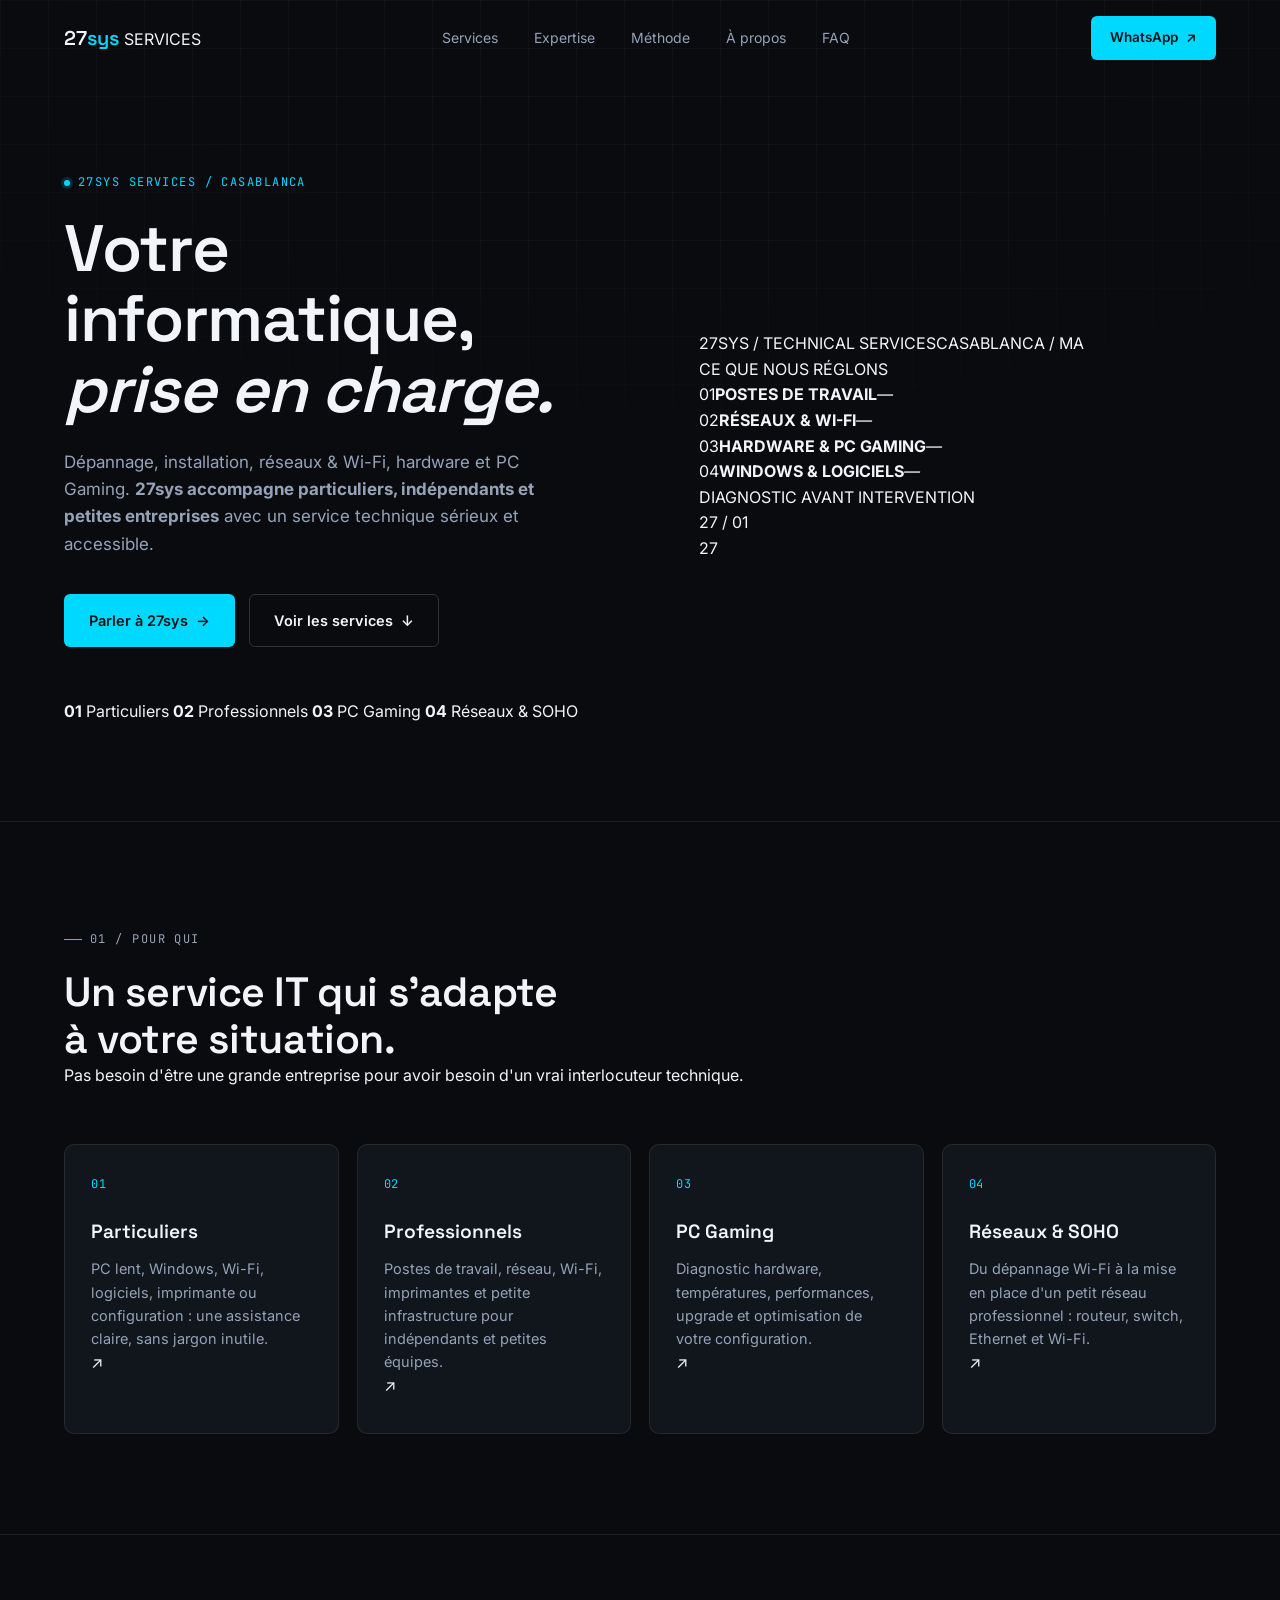
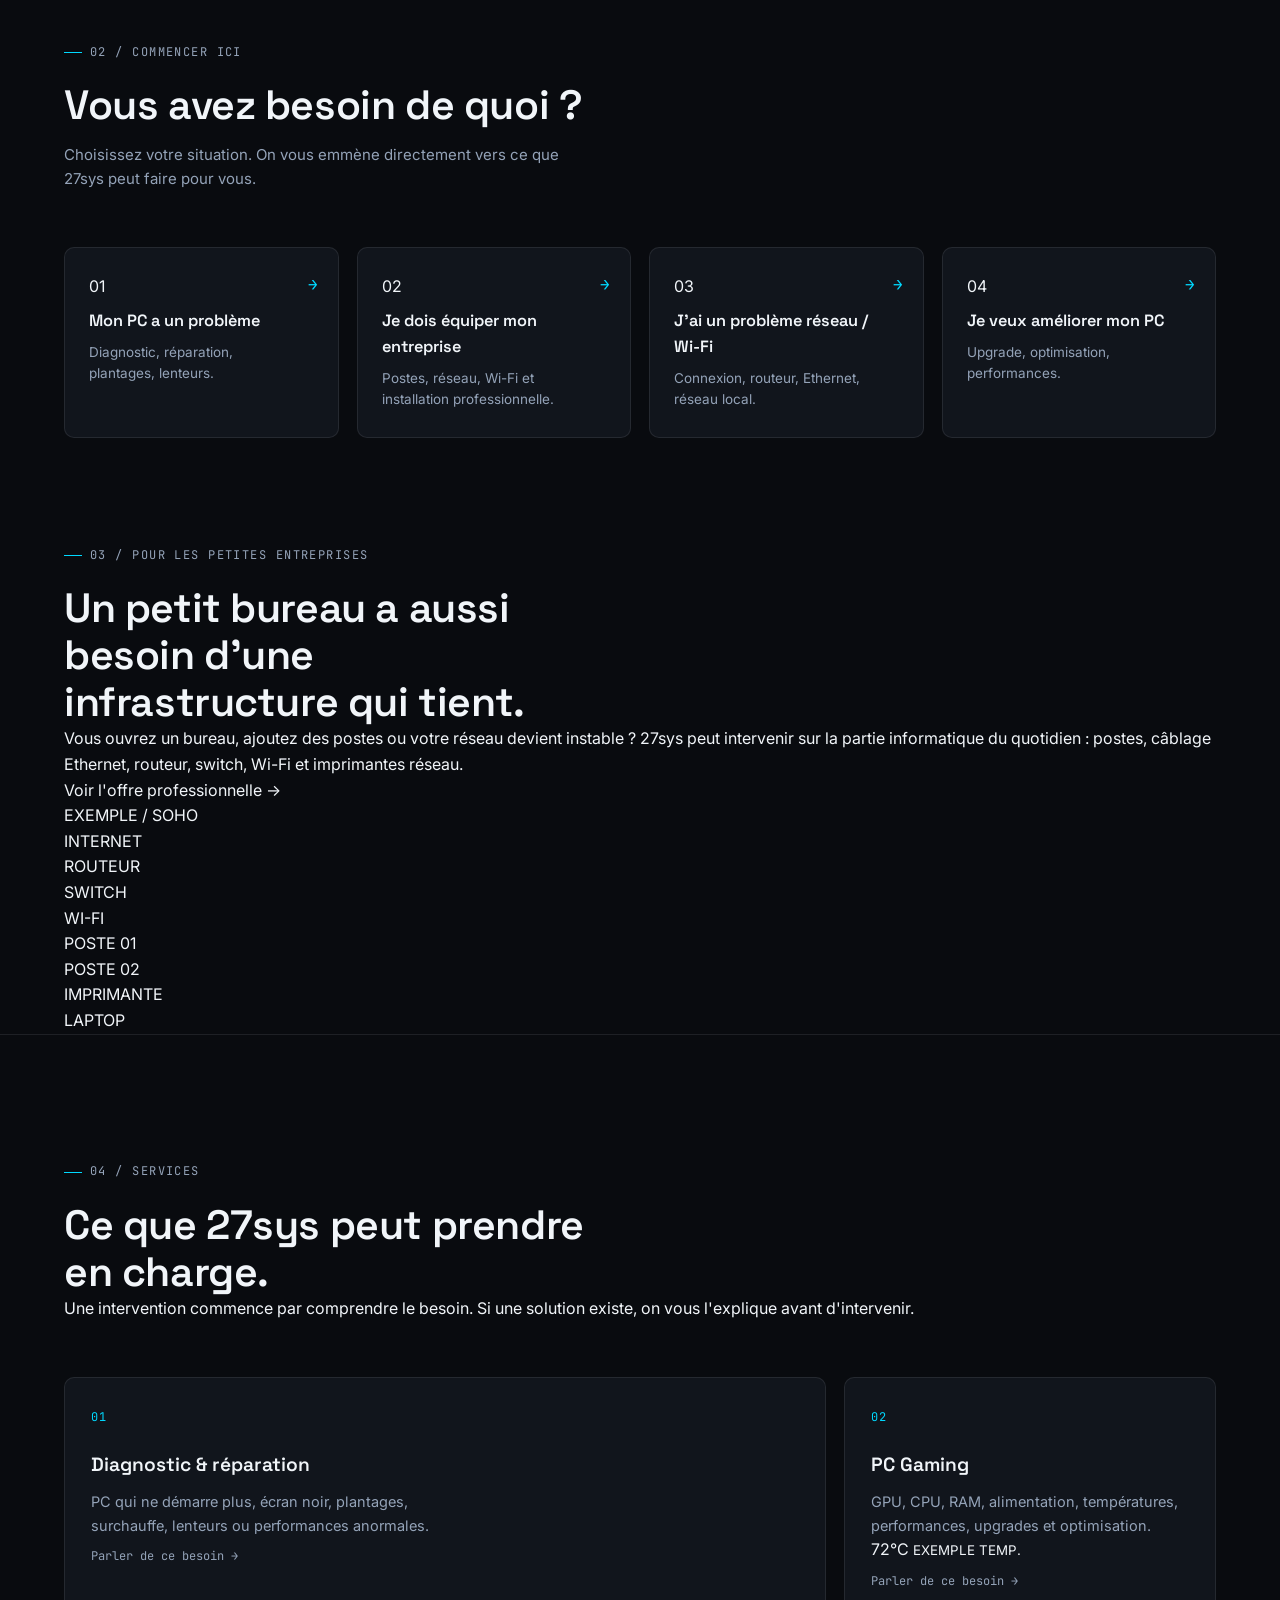
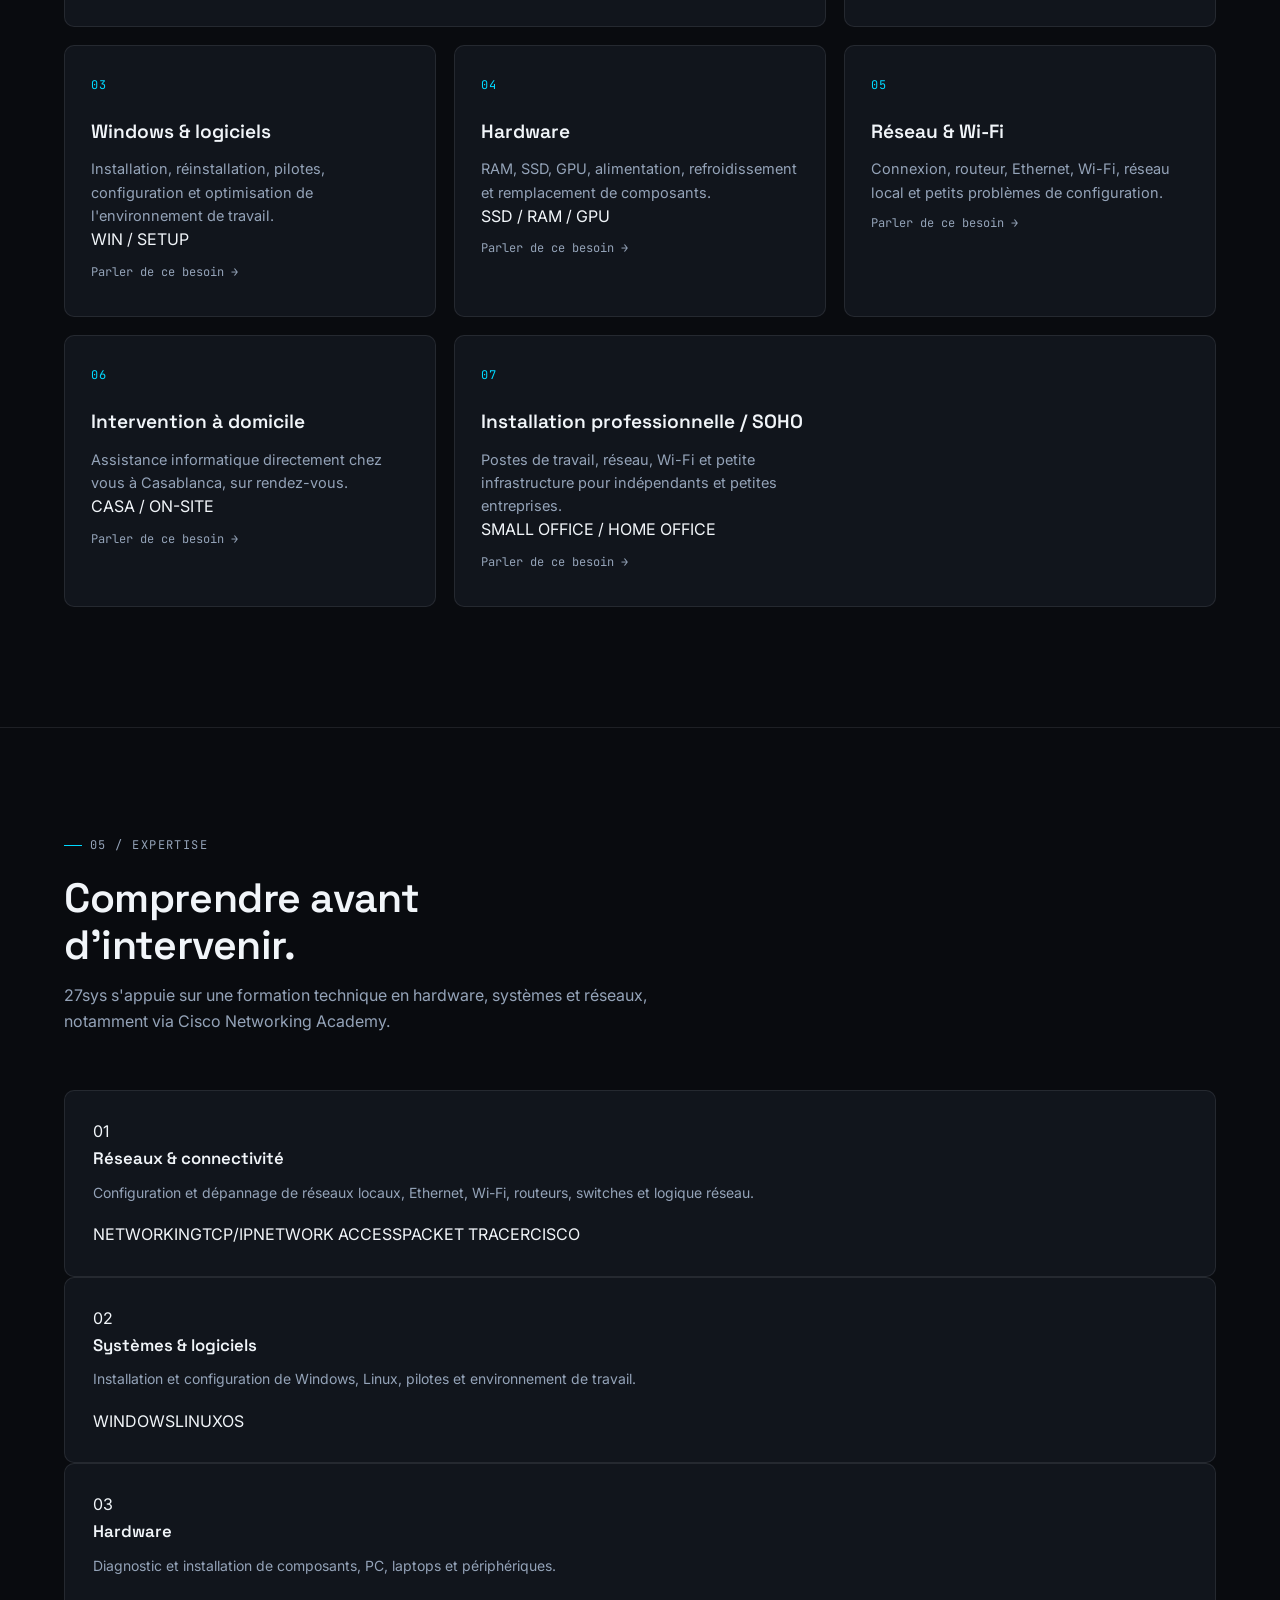
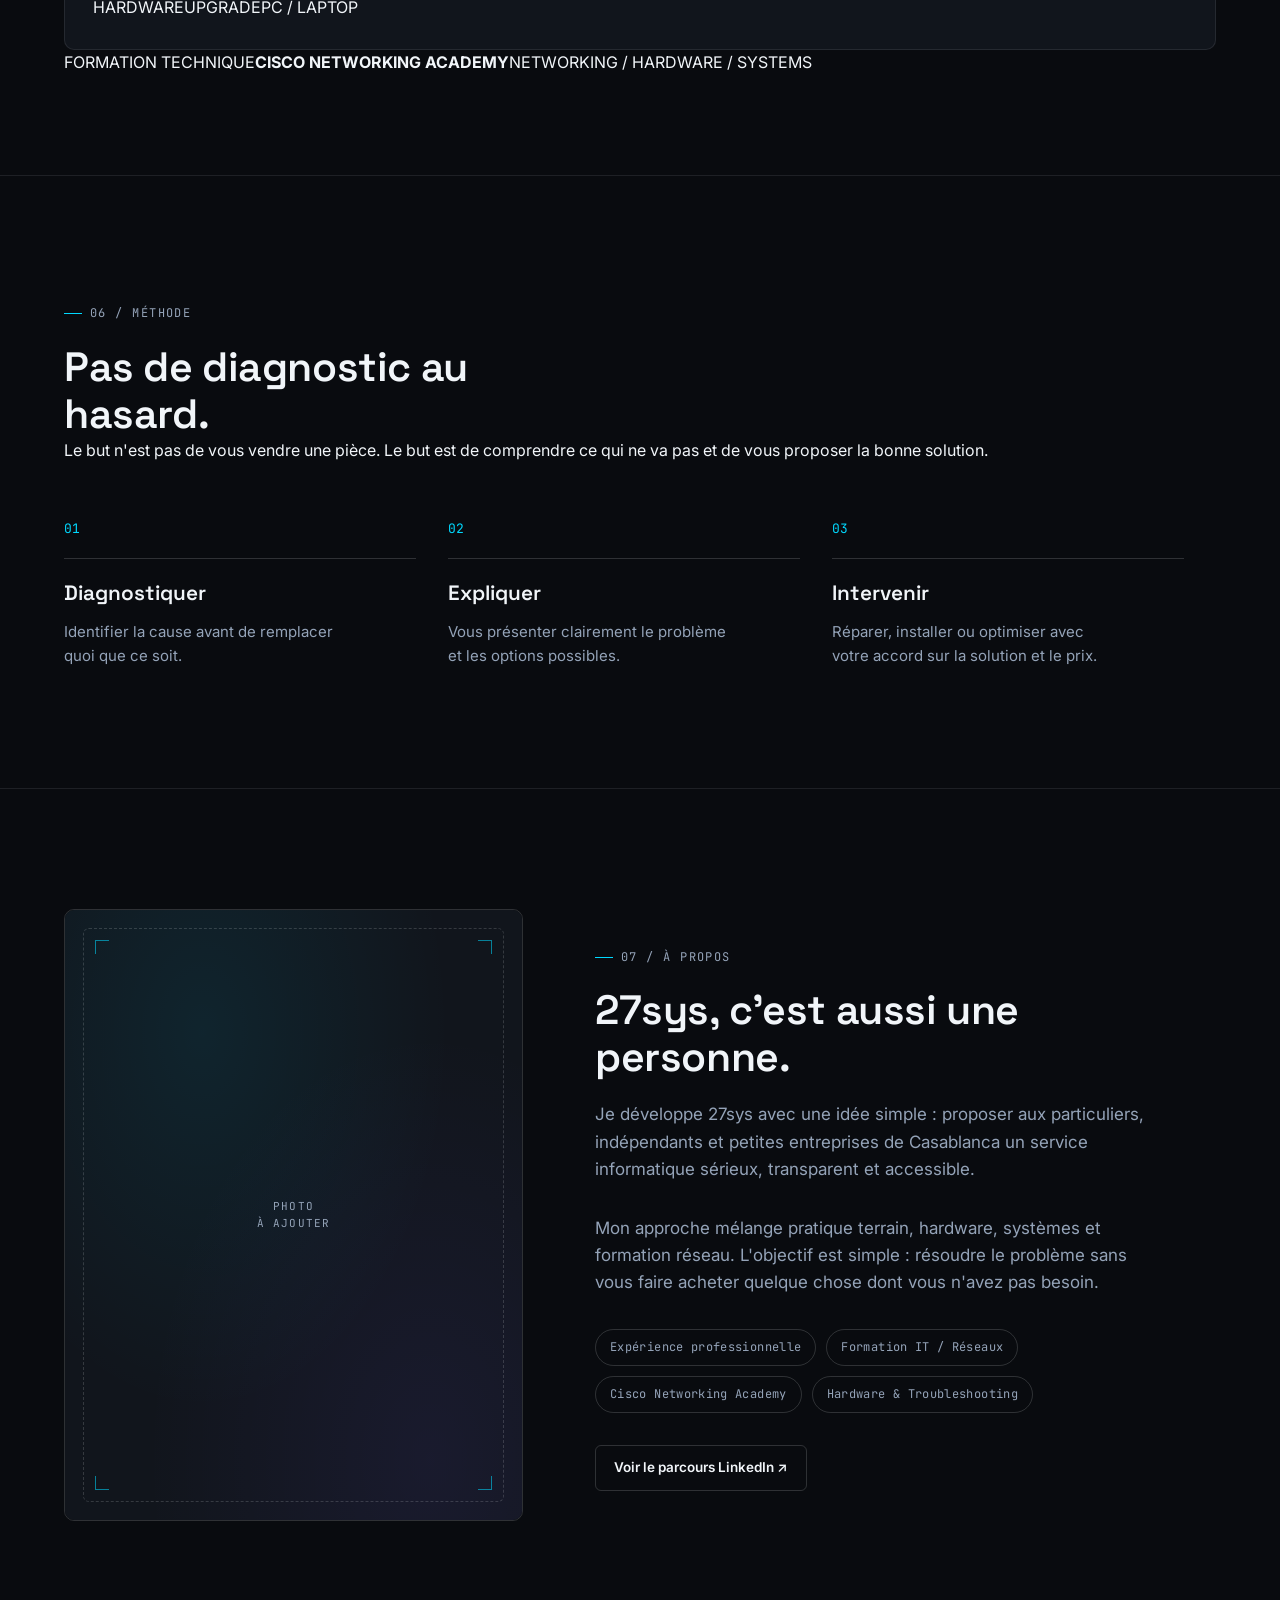
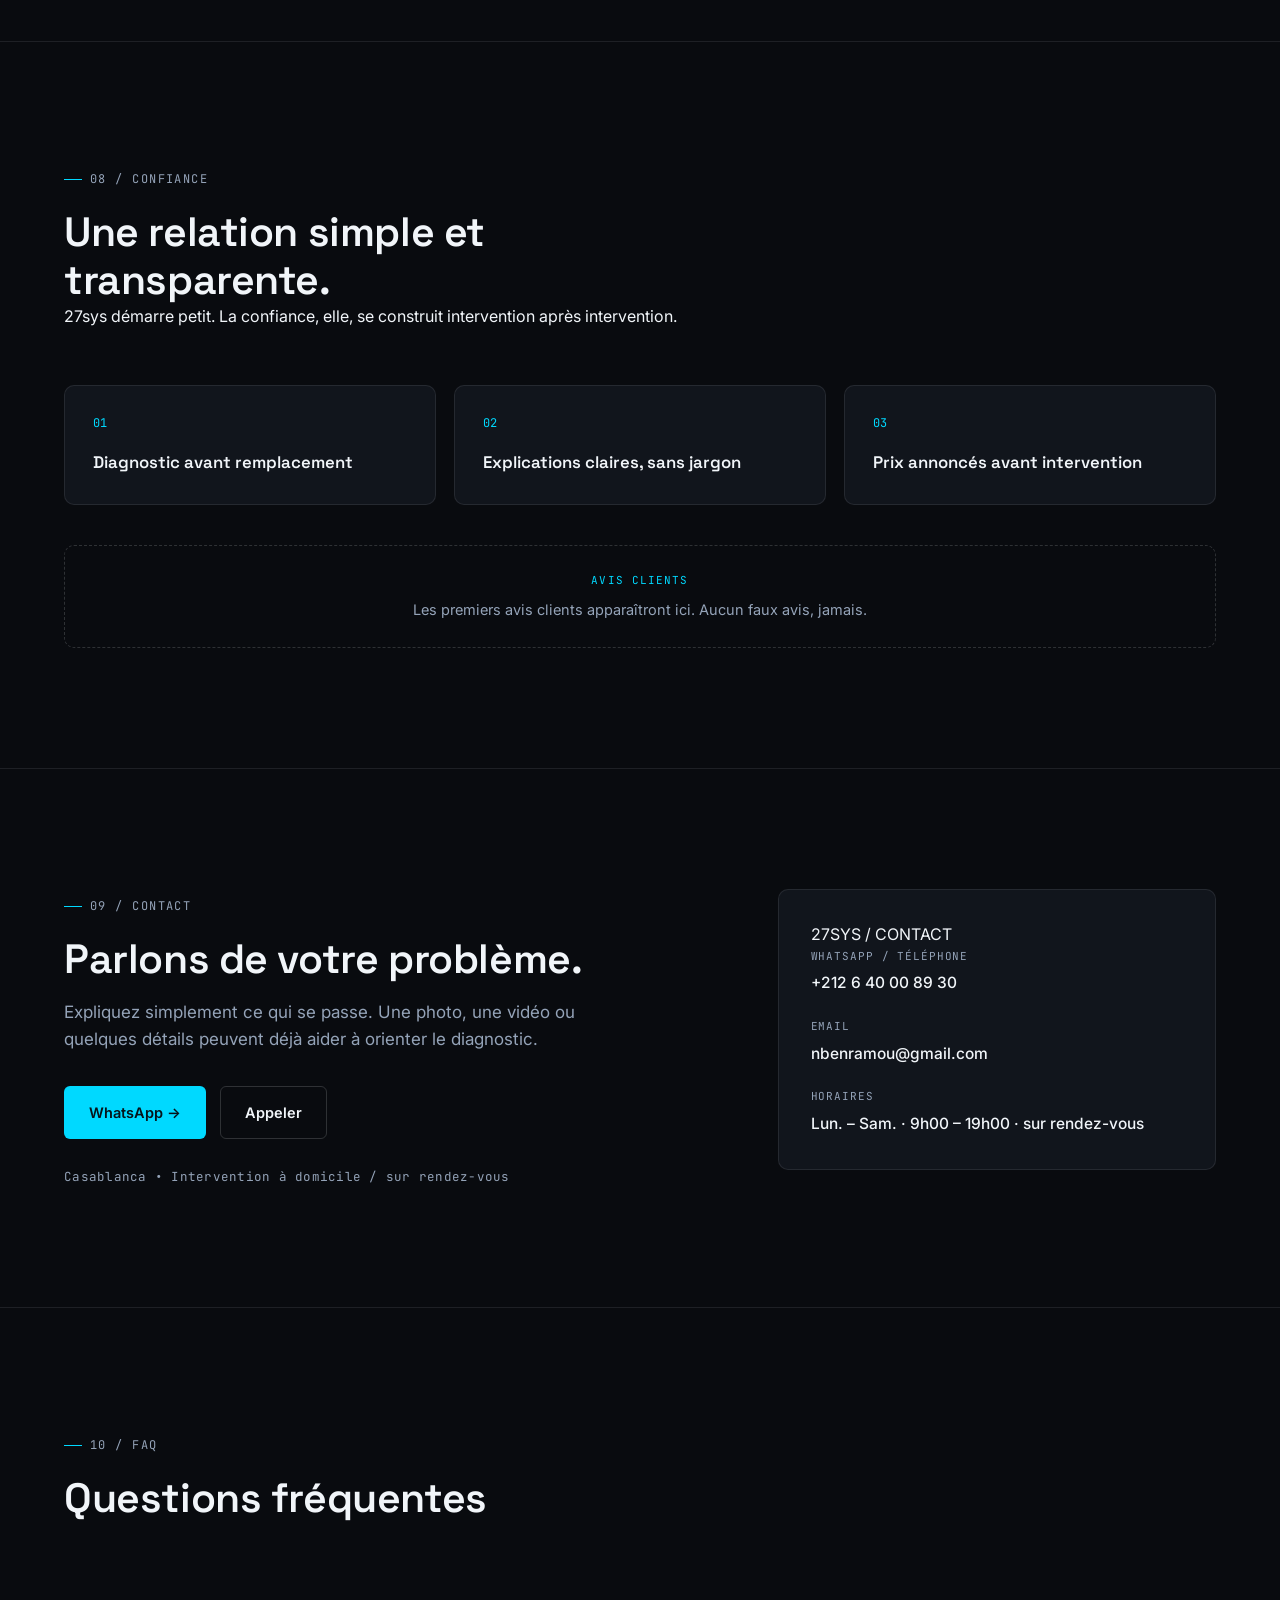
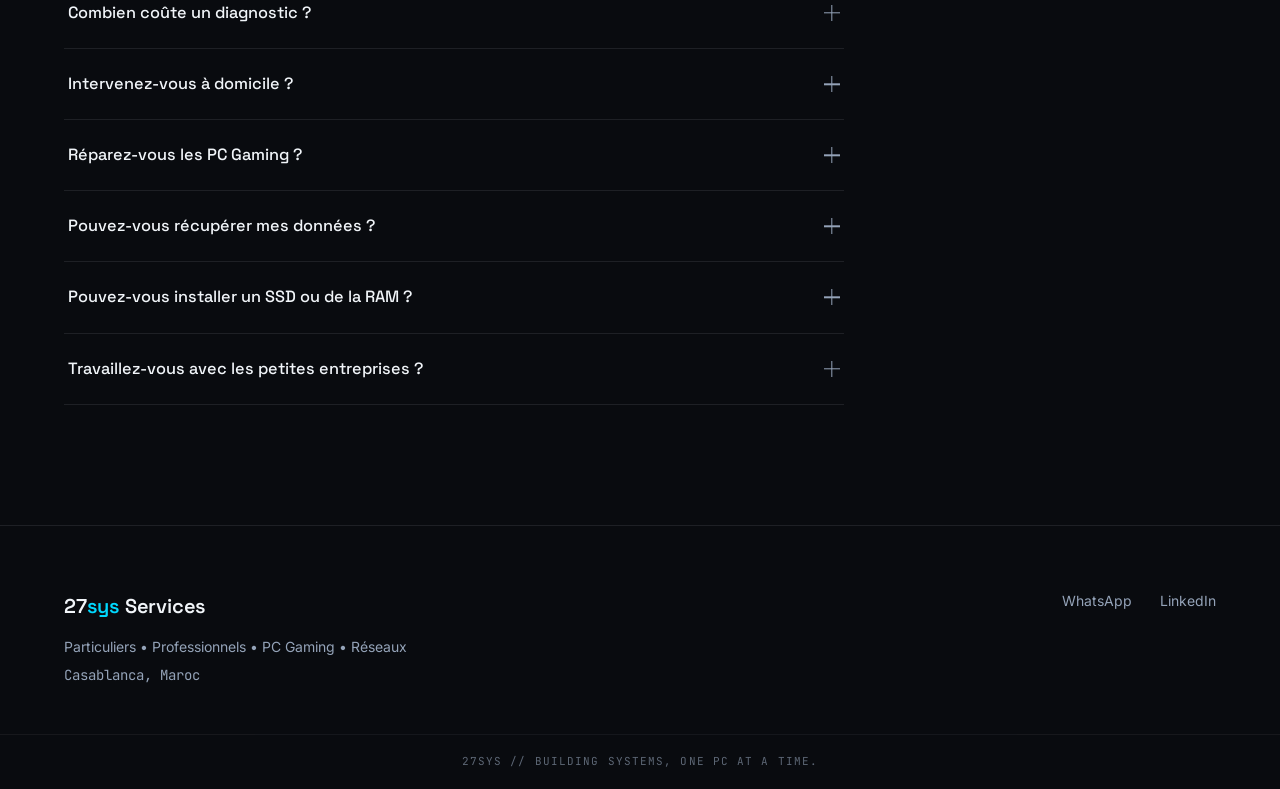
==== index.html @ de94e2a6 "Redesign 27sys website structure and customer-facing content" ====
<!DOCTYPE html>
<html lang="fr">
<head>
<meta charset="UTF-8">
<meta name="viewport" content="width=device-width, initial-scale=1.0">
<title>27sys Services — Informatique pour particuliers & professionnels à Casablanca</title>
<meta name="description" content="27sys Services accompagne particuliers, indépendants et petites entreprises à Casablanca : dépannage, installation de postes, réseaux, Wi-Fi, PC Gaming et hardware.">
<meta name="robots" content="index, follow">
<link rel="canonical" href="https://www.27sys.ma/">
<meta property="og:type" content="website">
<meta property="og:title" content="27sys Services — IT pour particuliers & professionnels à Casablanca">
<meta property="og:description" content="Dépannage, installation, réseaux, Wi-Fi, PC Gaming et hardware à Casablanca.">
<meta property="og:locale" content="fr_MA">
<meta property="og:site_name" content="27sys Services">

<link rel="preconnect" href="https://fonts.googleapis.com">
<link rel="preconnect" href="https://fonts.gstatic.com" crossorigin>
<link href="https://fonts.googleapis.com/css2?family=Space+Grotesk:wght@500;600;700&family=Inter:wght@400;500;600&family=JetBrains+Mono:wght@400;500&display=swap" rel="stylesheet">
<link rel="stylesheet" href="css/style.css">
<link rel="icon" href="data:image/svg+xml,%3Csvg xmlns='http://www.w3.org/2000/svg' viewBox='0 0 100 100'%3E%3Crect width='100' height='100' fill='%2315181C'/%3E%3Ctext x='50' y='65' font-family='Arial' font-weight='700' font-size='42' fill='%23F4F3EE' text-anchor='middle'%3E27%3C/text%3E%3C/svg%3E">
</head>
<body>
<a class="skip-link" href="#main">Aller au contenu</a>

<header class="site-header" id="site-header">
  <div class="wrap header-inner">
    <a href="#main" class="logo" aria-label="27sys — retour en haut de page">
      <span class="logo-mark">27<span class="logo-mark-accent">sys</span></span>
      <span class="logo-sub">SERVICES</span>
    </a>
    <nav class="main-nav" id="main-nav" aria-label="Navigation principale">
      <ul>
        <li><a href="#services">Services</a></li>
        <li><a href="#expertise">Expertise</a></li>
        <li><a href="#methode">Méthode</a></li>
        <li><a href="#apropos">À propos</a></li>
        <li><a href="#faq">FAQ</a></li>
      </ul>
    </nav>
    <div class="header-actions">
      <a class="btn btn-primary btn-compact" data-cfg-href="waLink" href="#" target="_blank" rel="noopener">WhatsApp <span aria-hidden="true">↗</span></a>
      <button class="nav-toggle" id="nav-toggle" aria-expanded="false" aria-controls="main-nav" aria-label="Ouvrir le menu"><span></span><span></span><span></span></button>
    </div>
  </div>
</header>

<main id="main">

  <section class="hero" id="hero">
    <div class="hero-grid" aria-hidden="true"></div>
    <div class="wrap hero-inner">
      <div class="hero-copy">
        <p class="eyebrow"><span class="eyebrow-dot" aria-hidden="true"></span>27SYS SERVICES / CASABLANCA</p>
        <h1 class="hero-title">Votre informatique,<br><em>prise en charge.</em></h1>
        <p class="hero-sub">Dépannage, installation, réseaux &amp; Wi-Fi, hardware et PC Gaming. <strong>27sys accompagne particuliers, indépendants et petites entreprises</strong> avec un service technique sérieux et accessible.</p>
        <div class="hero-ctas">
          <a class="btn btn-primary" data-cfg-href="waLink" href="#" target="_blank" rel="noopener">Parler à 27sys <span aria-hidden="true">→</span></a>
          <a class="btn btn-ghost" href="#services">Voir les services <span aria-hidden="true">↓</span></a>
        </div>
        <div class="hero-facts">
          <span><b>01</b> Particuliers</span>
          <span><b>02</b> Professionnels</span>
          <span><b>03</b> PC Gaming</span>
          <span><b>04</b> Réseaux &amp; SOHO</span>
        </div>
      </div>

      <div class="hero-visual">
        <div class="hero-dossier">
          <div class="dossier-top"><span>27SYS / TECHNICAL SERVICES</span><span>CASABLANCA / MA</span></div>
          <div class="dossier-main">
            <span class="dossier-kicker">CE QUE NOUS RÉGLONS</span>
            <div class="dossier-line"><span>01</span><strong>POSTES DE TRAVAIL</strong><i>—</i></div>
            <div class="dossier-line"><span>02</span><strong>RÉSEAUX &amp; WI-FI</strong><i>—</i></div>
            <div class="dossier-line"><span>03</span><strong>HARDWARE &amp; PC GAMING</strong><i>—</i></div>
            <div class="dossier-line"><span>04</span><strong>WINDOWS &amp; LOGICIELS</strong><i>—</i></div>
          </div>
          <div class="dossier-bottom">
            <div><span class="status-dot"></span> DIAGNOSTIC AVANT INTERVENTION</div>
            <span>27 / 01</span>
          </div>
          <div class="dossier-mark" aria-hidden="true">27</div>
        </div>
      </div>
    </div>
  </section>

  <section class="segments" id="pour-qui">
    <div class="wrap">
      <header class="section-head section-head-split">
        <div><p class="eyebrow eyebrow-plain">01 / POUR QUI</p><h2 class="section-title">Un service IT qui s'adapte à votre situation.</h2></div>
        <p class="section-intro">Pas besoin d'être une grande entreprise pour avoir besoin d'un vrai interlocuteur technique.</p>
      </header>
      <div class="segments-grid">
        <article class="bento-card segment-card"><span class="bento-index">01</span><h3>Particuliers</h3><p>PC lent, Windows, Wi-Fi, logiciels, imprimante ou configuration : une assistance claire, sans jargon inutile.</p><span class="card-arrow">↗</span></article>
        <article class="bento-card segment-card segment-card-dark"><span class="bento-index">02</span><h3>Professionnels</h3><p>Postes de travail, réseau, Wi-Fi, imprimantes et petite infrastructure pour indépendants et petites équipes.</p><span class="card-arrow">↗</span></article>
        <article class="bento-card segment-card"><span class="bento-index">03</span><h3>PC Gaming</h3><p>Diagnostic hardware, températures, performances, upgrade et optimisation de votre configuration.</p><span class="card-arrow">↗</span></article>
        <article class="bento-card segment-card"><span class="bento-index">04</span><h3>Réseaux &amp; SOHO</h3><p>Du dépannage Wi-Fi à la mise en place d'un petit réseau professionnel : routeur, switch, Ethernet et Wi-Fi.</p><span class="card-arrow">↗</span></article>
      </div>
    </div>
  </section>

  <section class="ask" id="commencer">
    <div class="wrap">
      <header class="section-head section-head-split">
        <div><p class="eyebrow eyebrow-plain">02 / COMMENCER ICI</p><h2 class="section-title">Vous avez besoin de quoi&nbsp;?</h2></div>
        <p class="ask-sub">Choisissez votre situation. On vous emmène directement vers ce que 27sys peut faire pour vous.</p>
      </header>
      <div class="ask-grid">
        <a class="ask-card" href="#svc-diagnostic"><span class="ask-number">01</span><span class="ask-card-title">Mon PC a un problème</span><span class="ask-card-desc">Diagnostic, réparation, plantages, lenteurs.</span><span class="ask-card-arrow">→</span></a>
        <a class="ask-card" href="#svc-pro"><span class="ask-number">02</span><span class="ask-card-title">Je dois équiper mon entreprise</span><span class="ask-card-desc">Postes, réseau, Wi-Fi et installation professionnelle.</span><span class="ask-card-arrow">→</span></a>
        <a class="ask-card" href="#svc-network"><span class="ask-number">03</span><span class="ask-card-title">J'ai un problème réseau / Wi-Fi</span><span class="ask-card-desc">Connexion, routeur, Ethernet, réseau local.</span><span class="ask-card-arrow">→</span></a>
        <a class="ask-card" href="#svc-gaming"><span class="ask-number">04</span><span class="ask-card-title">Je veux améliorer mon PC</span><span class="ask-card-desc">Upgrade, optimisation, performances.</span><span class="ask-card-arrow">→</span></a>
      </div>
    </div>
  </section>

  <section class="soho" id="soho">
    <div class="wrap soho-inner">
      <div class="soho-copy">
        <p class="eyebrow eyebrow-plain">03 / POUR LES PETITES ENTREPRISES</p>
        <h2 class="section-title">Un petit bureau a aussi besoin d'une infrastructure qui tient.</h2>
        <p>Vous ouvrez un bureau, ajoutez des postes ou votre réseau devient instable ? 27sys peut intervenir sur la partie informatique du quotidien : postes, câblage Ethernet, routeur, switch, Wi-Fi et imprimantes réseau.</p>
        <a class="text-link" href="#svc-pro">Voir l'offre professionnelle <span>→</span></a>
      </div>
      <div class="network-diagram" aria-label="Exemple de petite infrastructure réseau professionnelle">
        <div class="diagram-label">EXEMPLE / SOHO</div>
        <div class="diagram-node internet">INTERNET</div>
        <div class="diagram-line line-v"></div>
        <div class="diagram-node router">ROUTEUR</div>
        <div class="diagram-branch left"></div><div class="diagram-branch right"></div>
        <div class="diagram-node switch">SWITCH</div>
        <div class="diagram-node wifi">WI-FI</div>
        <div class="diagram-end end-1">POSTE 01</div><div class="diagram-end end-2">POSTE 02</div><div class="diagram-end end-3">IMPRIMANTE</div>
        <div class="diagram-end end-4">LAPTOP</div>
      </div>
    </div>
  </section>

  <section class="services" id="services">
    <div class="wrap">
      <header class="section-head section-head-split">
        <div><p class="eyebrow eyebrow-plain">04 / SERVICES</p><h2 class="section-title">Ce que 27sys peut prendre en charge.</h2></div>
        <p class="section-intro">Une intervention commence par comprendre le besoin. Si une solution existe, on vous l'explique avant d'intervenir.</p>
      </header>
      <div class="bento services-grid">
        <article class="bento-card bento-card--wide" id="svc-diagnostic"><span class="bento-index">01</span><h3>Diagnostic &amp; réparation</h3><p>PC qui ne démarre plus, écran noir, plantages, surchauffe, lenteurs ou performances anormales.</p><a class="bento-wa-link" href="#" data-wa-topic="un problème de PC (diagnostic / réparation)">Parler de ce besoin →</a></article>
        <article class="bento-card" id="svc-gaming"><span class="bento-index">02</span><h3>PC Gaming</h3><p>GPU, CPU, RAM, alimentation, températures, performances, upgrades et optimisation.</p><span class="service-metric">72°C <small>EXEMPLE TEMP.</small></span><a class="bento-wa-link" href="#" data-wa-topic="un PC Gaming (diagnostic, upgrade, optimisation)">Parler de ce besoin →</a></article>
        <article class="bento-card" id="svc-windows"><span class="bento-index">03</span><h3>Windows &amp; logiciels</h3><p>Installation, réinstallation, pilotes, configuration et optimisation de l'environnement de travail.</p><span class="service-code">WIN / SETUP</span><a class="bento-wa-link" href="#" data-wa-topic="une installation ou configuration Windows / logiciels">Parler de ce besoin →</a></article>
        <article class="bento-card" id="svc-hardware"><span class="bento-index">04</span><h3>Hardware</h3><p>RAM, SSD, GPU, alimentation, refroidissement et remplacement de composants.</p><span class="service-code">SSD / RAM / GPU</span><a class="bento-wa-link" href="#" data-wa-topic="un remplacement ou upgrade de composants (RAM, SSD, GPU...)">Parler de ce besoin →</a></article>
        <article class="bento-card" id="svc-network"><span class="bento-index">05</span><h3>Réseau &amp; Wi-Fi</h3><p>Connexion, routeur, Ethernet, Wi-Fi, réseau local et petits problèmes de configuration.</p><span class="service-signal"><i></i><i></i><i></i><i></i></span><a class="bento-wa-link" href="#" data-wa-topic="un problème réseau ou Wi-Fi">Parler de ce besoin →</a></article>
        <article class="bento-card" id="svc-home"><span class="bento-index">06</span><h3>Intervention à domicile</h3><p>Assistance informatique directement chez vous à Casablanca, sur rendez-vous.</p><span class="service-code">CASA / ON-SITE</span><a class="bento-wa-link" href="#" data-wa-topic="une intervention à domicile à Casablanca">Parler de ce besoin →</a></article>
        <article class="bento-card bento-card--wide" id="svc-pro"><span class="bento-index">07</span><h3>Installation professionnelle / SOHO</h3><p>Postes de travail, réseau, Wi-Fi et petite infrastructure pour indépendants et petites entreprises.</p><span class="service-code">SMALL OFFICE / HOME OFFICE</span><a class="bento-wa-link" href="#" data-wa-topic="l'installation d'un réseau ou de postes pour mon entreprise">Parler de ce besoin →</a></article>
      </div>
    </div>
  </section>

  <section class="expertise" id="expertise">
    <div class="wrap">
      <header class="section-head section-head-split">
        <div><p class="eyebrow eyebrow-plain">05 / EXPERTISE</p><h2 class="section-title">Comprendre avant d'intervenir.</h2></div>
        <p class="expertise-intro">27sys s'appuie sur une formation technique en hardware, systèmes et réseaux, notamment via Cisco Networking Academy.</p>
      </header>
      <div class="expertise-grid">
        <div class="skill-group skill-group-main"><span class="skill-index">01</span><h3>Réseaux &amp; connectivité</h3><p>Configuration et dépannage de réseaux locaux, Ethernet, Wi-Fi, routeurs, switches et logique réseau.</p><div class="skill-tags"><span>NETWORKING</span><span>TCP/IP</span><span>NETWORK ACCESS</span><span>PACKET TRACER</span><span>CISCO</span></div></div>
        <div class="skill-group"><span class="skill-index">02</span><h3>Systèmes &amp; logiciels</h3><p>Installation et configuration de Windows, Linux, pilotes et environnement de travail.</p><div class="skill-tags"><span>WINDOWS</span><span>LINUX</span><span>OS</span></div></div>
        <div class="skill-group"><span class="skill-index">03</span><h3>Hardware</h3><p>Diagnostic et installation de composants, PC, laptops et périphériques.</p><div class="skill-tags"><span>HARDWARE</span><span>UPGRADE</span><span>PC / LAPTOP</span></div></div>
      </div>
      <div class="credential-note"><span>FORMATION TECHNIQUE</span><strong>CISCO NETWORKING ACADEMY</strong><span>NETWORKING / HARDWARE / SYSTEMS</span></div>
    </div>
  </section>

  <section class="method" id="methode">
    <div class="wrap">
      <header class="section-head section-head-split"><div><p class="eyebrow eyebrow-plain">06 / MÉTHODE</p><h2 class="section-title">Pas de diagnostic au hasard.</h2></div><p class="section-intro">Le but n'est pas de vous vendre une pièce. Le but est de comprendre ce qui ne va pas et de vous proposer la bonne solution.</p></header>
      <ol class="method-steps">
        <li class="method-step"><span class="method-step-index">01</span><div><h3>Diagnostiquer</h3><p>Identifier la cause avant de remplacer quoi que ce soit.</p></div></li>
        <li class="method-step"><span class="method-step-index">02</span><div><h3>Expliquer</h3><p>Vous présenter clairement le problème et les options possibles.</p></div></li>
        <li class="method-step"><span class="method-step-index">03</span><div><h3>Intervenir</h3><p>Réparer, installer ou optimiser avec votre accord sur la solution et le prix.</p></div></li>
      </ol>
    </div>
  </section>

  <section class="about" id="apropos">
    <div class="wrap about-inner">
      <figure class="about-photo-frame"><img id="about-photo" alt="Nizar, fondateur de 27sys Services" style="display:none;"><div class="photo-placeholder photo-placeholder--about" id="about-photo-placeholder"><span class="placeholder-corner tl"></span><span class="placeholder-corner tr"></span><span class="placeholder-corner bl"></span><span class="placeholder-corner br"></span><span class="placeholder-label">PHOTO<br>À AJOUTER</span></div><figcaption>27SYS / FONDATEUR</figcaption></figure>
      <div class="about-copy"><p class="eyebrow eyebrow-plain">07 / À PROPOS</p><h2 class="section-title">27sys, c'est aussi une personne.</h2><p class="about-text">Je développe 27sys avec une idée simple : proposer aux particuliers, indépendants et petites entreprises de Casablanca un service informatique sérieux, transparent et accessible.</p><p class="about-text about-text-small">Mon approche mélange pratique terrain, hardware, systèmes et formation réseau. L'objectif est simple : résoudre le problème sans vous faire acheter quelque chose dont vous n'avez pas besoin.</p><ul class="credentials"><li>Expérience professionnelle</li><li>Formation IT / Réseaux</li><li>Cisco Networking Academy</li><li>Hardware &amp; Troubleshooting</li></ul><a class="btn btn-ghost btn-small" id="linkedin-link" data-cfg-href="social.linkedin" href="#" target="_blank" rel="noopener">Voir le parcours LinkedIn ↗</a></div>
    </div>
  </section>

  <section class="trust">
    <div class="wrap">
      <header class="section-head section-head-split"><div><p class="eyebrow eyebrow-plain">08 / CONFIANCE</p><h2 class="section-title">Une relation simple et transparente.</h2></div><p class="section-intro">27sys démarre petit. La confiance, elle, se construit intervention après intervention.</p></header>
      <div class="trust-grid"><div class="trust-item"><span class="trust-index">01</span><p>Diagnostic avant remplacement</p></div><div class="trust-item"><span class="trust-index">02</span><p>Explications claires, sans jargon</p></div><div class="trust-item"><span class="trust-index">03</span><p>Prix annoncés avant intervention</p></div></div>
      <div class="reviews-slot"><p class="reviews-slot-label">AVIS CLIENTS</p><p class="reviews-slot-text">Les premiers avis clients apparaîtront ici. Aucun faux avis, jamais.</p></div>
    </div>
  </section>

  <section class="contact" id="contact">
    <div class="wrap contact-inner"><div class="contact-copy"><p class="eyebrow eyebrow-plain">09 / CONTACT</p><h2 class="section-title">Parlons de votre problème.</h2><p class="contact-text">Expliquez simplement ce qui se passe. Une photo, une vidéo ou quelques détails peuvent déjà aider à orienter le diagnostic.</p><div class="contact-ctas"><a class="btn btn-primary" data-cfg-href="waLink" href="#" target="_blank" rel="noopener">WhatsApp →</a><a class="btn btn-ghost" data-cfg-href="telLink" href="#">Appeler</a></div><p class="contact-area" data-cfg="location.areaLabel">Casablanca • Intervention à domicile / sur rendez-vous</p></div><div class="contact-panel"><p class="contact-panel-label">27SYS / CONTACT</p><dl class="contact-details"><div><dt>WhatsApp / Téléphone</dt><dd data-cfg="contact.phoneDisplay">+212 6 40 00 89 30</dd></div><div><dt>Email</dt><dd data-cfg="contact.email">nbenramou@gmail.com</dd></div><div><dt>Horaires</dt><dd data-cfg="location.hours">Lun. – Sam. · 9h00 – 19h00</dd></div></dl></div></div>
  </section>

  <section class="faq" id="faq">
    <div class="wrap"><header class="section-head"><p class="eyebrow eyebrow-plain">10 / FAQ</p><h2 class="section-title">Questions fréquentes</h2></header><div class="faq-list">
      <div class="faq-item"><h3><button class="faq-trigger" aria-expanded="false">Combien coûte un diagnostic&nbsp;?<span class="faq-icon"></span></button></h3><div class="faq-panel"><p id="faq-pricing-answer">Le prix du diagnostic vous est communiqué avant toute intervention, une fois le problème décrit. Aucune réparation n'est effectuée sans votre accord sur le prix annoncé.</p></div></div>
      <div class="faq-item"><h3><button class="faq-trigger" aria-expanded="false">Intervenez-vous à domicile&nbsp;?<span class="faq-icon"></span></button></h3><div class="faq-panel"><p>Oui, à Casablanca et dans la périphérie, sur rendez-vous. Certains diagnostics peuvent aussi être réalisés à distance selon le problème.</p></div></div>
      <div class="faq-item"><h3><button class="faq-trigger" aria-expanded="false">Réparez-vous les PC Gaming&nbsp;?<span class="faq-icon"></span></button></h3><div class="faq-panel"><p>Oui. Diagnostic GPU, CPU, RAM et alimentation, contrôle des températures, nettoyage, upgrades et optimisation des performances.</p></div></div>
      <div class="faq-item"><h3><button class="faq-trigger" aria-expanded="false">Pouvez-vous récupérer mes données&nbsp;?<span class="faq-icon"></span></button></h3><div class="faq-panel"><p>Selon la nature de la panne, une récupération peut être envisagée. La faisabilité est évaluée avant intervention, sans garantie automatique de résultat.</p></div></div>
      <div class="faq-item"><h3><button class="faq-trigger" aria-expanded="false">Pouvez-vous installer un SSD ou de la RAM&nbsp;?<span class="faq-icon"></span></button></h3><div class="faq-panel"><p>Oui, l'installation et le remplacement de composants font partie des services proposés, avec conseils adaptés à votre configuration.</p></div></div>
      <div class="faq-item"><h3><button class="faq-trigger" aria-expanded="false">Travaillez-vous avec les petites entreprises&nbsp;?<span class="faq-icon"></span></button></h3><div class="faq-panel"><p>Oui. 27sys peut intervenir pour du dépannage ponctuel, l'installation de postes ou d'un petit réseau professionnel, ainsi qu'un suivi régulier selon le besoin.</p></div></div>
    </div></div>
  </section>
</main>

<footer class="site-footer"><div class="wrap footer-inner"><div class="footer-col"><span class="logo-mark logo-mark--footer">27<span class="logo-mark-accent">sys</span> Services</span><p class="footer-tagline" data-cfg="business.tagline">Particuliers • Professionnels • PC Gaming • Réseaux</p><p class="footer-location">Casablanca, Maroc</p></div><nav class="footer-links" aria-label="Liens"><a data-cfg-href="waLink" href="#" target="_blank" rel="noopener">WhatsApp</a><a id="footer-linkedin" data-cfg-href="social.linkedin" href="#" target="_blank" rel="noopener">LinkedIn</a><a id="footer-google" data-cfg-href="social.googleBusiness" href="#" target="_blank" rel="noopener">Google Business</a></nav></div><p class="footer-signature" data-cfg="business.footerSignature">27SYS // BUILDING SYSTEMS, ONE PC AT A TIME.</p></footer>
<a class="mobile-wa-fab" data-cfg-href="waLink" href="#" target="_blank" rel="noopener" aria-label="Contacter 27sys sur WhatsApp">WhatsApp <span>↗</span></a>

<script src="js/config.js"></script>
<script src="js/main.js"></script>
</body>
</html>
---- css/style.css ----
/* ============================================================================
   27SYS SERVICES — FEUILLE DE STYLE
   ----------------------------------------------------------------------------
   Ce fichier n'a normalement pas besoin d'être modifié pour changer le
   contenu du site : les textes se modifient dans index.html, et les
   informations d'entreprise dans js/config.js.
   ============================================================================ */

/* ---------- 1. TOKENS ---------- */
:root {
  /* Couleurs */
  --bg: #090B0F;
  --surface: #11151C;
  --surface-2: #161C26;
  --accent: #00D9FF;
  --accent-2: #7C5CFF;
  --text: #F1F5F9;
  --text-secondary: #94A3B8;
  --border: rgba(241, 245, 249, 0.09);
  --border-strong: rgba(241, 245, 249, 0.16);
  --accent-border: rgba(0, 217, 255, 0.30);

  /* Typographie */
  --font-display: 'Space Grotesk', 'Inter', sans-serif;
  --font-body: 'Inter', sans-serif;
  --font-mono: 'JetBrains Mono', monospace;

  /* Rythme */
  --wrap-max: 1200px;
  --radius: 10px;
  --radius-sm: 6px;

  --ease: cubic-bezier(0.16, 1, 0.3, 1);
}

/* ---------- 2. RESET ---------- */
*, *::before, *::after { box-sizing: border-box; }
html { scroll-behavior: smooth; scroll-padding-top: 90px; }
body {
  margin: 0;
  background: var(--bg);
  color: var(--text);
  font-family: var(--font-body);
  font-size: 16px;
  line-height: 1.6;
  -webkit-font-smoothing: antialiased;
  overflow-x: hidden;
}
img { max-width: 100%; display: block; }
ul, ol { margin: 0; padding: 0; list-style: none; }
h1, h2, h3, h4, dl, dd, p, figure { margin: 0; }
a { color: inherit; text-decoration: none; }
button { font: inherit; color: inherit; background: none; border: none; cursor: pointer; padding: 0; }

:focus-visible {
  outline: 2px solid var(--accent);
  outline-offset: 3px;
  border-radius: 2px;
}

.wrap {
  max-width: var(--wrap-max);
  margin: 0 auto;
  padding: 0 24px;
}

.skip-link {
  position: absolute;
  left: -9999px;
  top: 0;
  background: var(--accent);
  color: #06141a;
  padding: 12px 18px;
  font-family: var(--font-mono);
  font-size: 13px;
  z-index: 999;
}
.skip-link:focus { left: 16px; top: 16px; }

/* Grille technique en fond, très discrète */
.hero-grid {
  position: absolute;
  inset: 0;
  background-image:
    linear-gradient(rgba(241,245,249,0.035) 1px, transparent 1px),
    linear-gradient(90deg, rgba(241,245,249,0.035) 1px, transparent 1px);
  background-size: 48px 48px;
  mask-image: radial-gradient(ellipse 80% 60% at 50% 0%, black 40%, transparent 100%);
  pointer-events: none;
}

/* ---------- 3. TYPO UTILITAIRES ---------- */
.eyebrow {
  display: inline-flex;
  align-items: center;
  gap: 8px;
  font-family: var(--font-mono);
  font-size: 12px;
  letter-spacing: 0.12em;
  color: var(--accent);
  text-transform: uppercase;
  margin: 0 0 20px;
}
.eyebrow-dot {
  width: 6px; height: 6px;
  border-radius: 50%;
  background: var(--accent);
  box-shadow: 0 0 0 3px rgba(0,217,255,0.15);
  animation: pulse-dot 2.4s ease-in-out infinite;
}
.eyebrow-plain { color: var(--text-secondary); }
.eyebrow-plain::before {
  content: "";
  width: 18px; height: 1px;
  background: var(--accent);
}

@keyframes pulse-dot {
  0%, 100% { opacity: 1; }
  50% { opacity: 0.35; }
}

.section-title {
  font-family: var(--font-display);
  font-weight: 600;
  font-size: clamp(1.9rem, 3.2vw, 2.75rem);
  line-height: 1.15;
  letter-spacing: -0.01em;
  max-width: 20ch;
}

.section-head { margin-bottom: 56px; }

/* ---------- 4. BOUTONS ---------- */
.btn {
  display: inline-flex;
  align-items: center;
  gap: 8px;
  padding: 14px 24px;
  font-family: var(--font-body);
  font-weight: 600;
  font-size: 14.5px;
  border-radius: var(--radius-sm);
  border: 1px solid transparent;
  transition: transform 0.2s var(--ease), background 0.2s var(--ease), border-color 0.2s var(--ease), box-shadow 0.2s var(--ease);
  white-space: nowrap;
}
.btn-primary {
  background: var(--accent);
  color: #06141a;
}
.btn-primary:hover { transform: translateY(-1px); box-shadow: 0 8px 22px -8px rgba(0,217,255,0.55); }
.btn-primary .btn-dot {
  width: 7px; height: 7px; border-radius: 50%;
  background: #06141a;
}
.btn-ghost {
  background: transparent;
  color: var(--text);
  border-color: var(--border-strong);
}
.btn-ghost:hover { border-color: var(--accent); color: var(--accent); }
.btn-compact { padding: 10px 18px; font-size: 13.5px; }
.btn-small { padding: 11px 18px; font-size: 13.5px; }

/* ---------- 5. EN-TÊTE ---------- */
.site-header {
  position: fixed;
  top: 0; left: 0; right: 0;
  z-index: 100;
  border-bottom: 1px solid transparent;
  transition: background 0.3s var(--ease), border-color 0.3s var(--ease), backdrop-filter 0.3s var(--ease);
}
.site-header.is-scrolled {
  background: rgba(9, 11, 15, 0.82);
  backdrop-filter: blur(10px);
  border-bottom-color: var(--border);
}
.header-inner {
  display: flex;
  align-items: center;
  justify-content: space-between;
  height: 76px;
}
.logo-mark {
  font-family: var(--font-display);
  font-weight: 600;
  font-size: 20px;
  letter-spacing: -0.01em;
}
.logo-mark-accent { color: var(--accent); }

.main-nav ul { display: flex; gap: 36px; }
.main-nav a {
  font-size: 14px;
  color: var(--text-secondary);
  transition: color 0.2s var(--ease);
  position: relative;
}
.main-nav a:hover { color: var(--text); }
.main-nav a::after {
  content: "";
  position: absolute;
  left: 0; bottom: -6px;
  width: 0; height: 1px;
  background: var(--accent);
  transition: width 0.25s var(--ease);
}
.main-nav a:hover::after { width: 100%; }

.header-actions { display: flex; align-items: center; gap: 14px; }

.nav-toggle {
  display: none;
  flex-direction: column;
  justify-content: center;
  gap: 5px;
  width: 38px; height: 38px;
  border: 1px solid var(--border-strong);
  border-radius: var(--radius-sm);
}
.nav-toggle span {
  width: 16px; height: 1.5px;
  background: var(--text);
  margin: 0 auto;
  transition: transform 0.25s var(--ease), opacity 0.25s var(--ease);
}
.nav-toggle[aria-expanded="true"] span:nth-child(1) { transform: translateY(6.5px) rotate(45deg); }
.nav-toggle[aria-expanded="true"] span:nth-child(2) { opacity: 0; }
.nav-toggle[aria-expanded="true"] span:nth-child(3) { transform: translateY(-6.5px) rotate(-45deg); }

/* ---------- 6. HERO ---------- */
.hero {
  position: relative;
  padding: 168px 0 96px;
  overflow: hidden;
}
.hero-inner {
  position: relative;
  display: grid;
  grid-template-columns: 1.05fr 0.95fr;
  gap: 64px;
  align-items: center;
}
.hero-title {
  font-family: var(--font-display);
  font-weight: 600;
  font-size: clamp(2.5rem, 5.4vw, 4.1rem);
  line-height: 1.08;
  letter-spacing: -0.02em;
  margin-bottom: 24px;
}
.hero-title-accent {
  background: linear-gradient(95deg, var(--accent) 0%, #7fe9fb 45%, var(--text) 100%);
  -webkit-background-clip: text;
  background-clip: text;
  color: transparent;
}
.hero-sub {
  font-size: 17px;
  color: var(--text-secondary);
  max-width: 46ch;
  margin-bottom: 36px;
}
.hero-ctas { display: flex; gap: 14px; flex-wrap: wrap; margin-bottom: 52px; }

.hero-meta {
  display: flex;
  gap: 40px;
  padding-top: 24px;
  border-top: 1px solid var(--border);
  max-width: 460px;
}
.hero-meta dt {
  font-family: var(--font-mono);
  font-size: 11px;
  letter-spacing: 0.08em;
  text-transform: uppercase;
  color: var(--text-secondary);
  margin-bottom: 6px;
}
.hero-meta dd { font-size: 14.5px; font-weight: 500; }

/* Visuel hero — panneau de diagnostic autonome (aucune photo) */
.hero-visual { position: relative; }
.hero-visual-panel {
  position: relative;
  aspect-ratio: 4 / 5;
  border-radius: var(--radius);
  overflow: hidden;
  border: 1px solid var(--border-strong);
  background:
    radial-gradient(ellipse at 25% 15%, rgba(0,217,255,0.09), transparent 55%),
    radial-gradient(ellipse at 80% 90%, rgba(124,92,255,0.08), transparent 55%),
    var(--surface);
  display: flex;
  align-items: center;
  justify-content: center;
}
.hero-visual-panel::before {
  content: "";
  position: absolute;
  inset: 0;
  background-image:
    linear-gradient(rgba(241,245,249,0.04) 1px, transparent 1px),
    linear-gradient(90deg, rgba(241,245,249,0.04) 1px, transparent 1px);
  background-size: 32px 32px;
  mask-image: radial-gradient(ellipse 70% 70% at 50% 50%, black 30%, transparent 90%);
}

.photo-placeholder {
  position: absolute; inset: 0;
  display: flex; align-items: center; justify-content: center;
  background:
    radial-gradient(ellipse at 30% 20%, rgba(0,217,255,0.08), transparent 55%),
    radial-gradient(ellipse at 80% 90%, rgba(124,92,255,0.08), transparent 55%),
    var(--surface);
}
.photo-placeholder::before {
  content: "";
  position: absolute; inset: 18px;
  border: 1px dashed var(--border-strong);
  border-radius: var(--radius-sm);
}
.placeholder-label {
  font-family: var(--font-mono);
  font-size: 11px;
  letter-spacing: 0.1em;
  text-align: center;
  color: var(--text-secondary);
  line-height: 1.6;
}
.placeholder-corner {
  position: absolute;
  width: 14px; height: 14px;
  border-color: var(--accent);
  border-style: solid;
  opacity: 0.55;
}
.placeholder-corner.tl { top: 30px; left: 30px; border-width: 1.5px 0 0 1.5px; }
.placeholder-corner.tr { top: 30px; right: 30px; border-width: 1.5px 1.5px 0 0; }
.placeholder-corner.bl { bottom: 30px; left: 30px; border-width: 0 0 1.5px 1.5px; }
.placeholder-corner.br { bottom: 30px; right: 30px; border-width: 0 1.5px 1.5px 0; }

.tag {
  position: absolute;
  font-family: var(--font-mono);
  font-size: 10.5px;
  letter-spacing: 0.08em;
  color: var(--text);
  background: rgba(9,11,15,0.65);
  backdrop-filter: blur(6px);
  border: 1px solid var(--border-strong);
  padding: 6px 10px;
  border-radius: 4px;
}
.tag-top-left { top: 16px; left: 16px; }
.tag-top-right { top: 16px; right: 16px; }
.tag-bottom { bottom: 16px; left: 16px; color: var(--text-secondary); }

/* Élément signature : console de diagnostic */
.diag-console {
  position: relative;
  z-index: 1;
  width: 88%;
  max-width: 280px;
  background: rgba(17, 21, 28, 0.88);
  backdrop-filter: blur(8px);
  border: 1px solid var(--accent-border);
  border-radius: var(--radius-sm);
  box-shadow: 0 24px 48px -20px rgba(0,0,0,0.6);
  font-family: var(--font-mono);
  font-size: 11.5px;
  overflow: hidden;
}
.diag-console-head {
  display: flex; align-items: center; gap: 8px;
  padding: 9px 12px;
  border-bottom: 1px solid var(--border);
  color: var(--text-secondary);
  font-size: 10.5px;
  letter-spacing: 0.04em;
}
.diag-console-dot {
  width: 6px; height: 6px; border-radius: 50%;
  background: var(--accent);
  animation: pulse-dot 2.4s ease-in-out infinite;
}
.diag-console-lines { padding: 10px 12px 12px; display: flex; flex-direction: column; gap: 6px; }
.diag-console-lines li {
  color: var(--text-secondary);
  opacity: 0;
  animation: line-in 0.4s var(--ease) forwards;
}
.diag-console-lines li:nth-child(1) { animation-delay: 0.3s; }
.diag-console-lines li:nth-child(2) { animation-delay: 0.7s; }
.diag-console-lines li:nth-child(3) { animation-delay: 1.05s; }
.diag-console-lines li:nth-child(4) { animation-delay: 1.4s; }
.diag-console-lines li:nth-child(5) { animation-delay: 1.75s; }
.diag-console-lines li:nth-child(6) { animation-delay: 2.1s; }
.diag-prompt { color: var(--accent); margin-right: 4px; }
.diag-ok { color: var(--accent); }
.diag-cursor { color: var(--accent); animation: blink 1s step-end infinite; }

@keyframes line-in {
  from { opacity: 0; transform: translateY(4px); }
  to { opacity: 1; transform: translateY(0); }
}
@keyframes blink { 50% { opacity: 0; } }

/* ---------- 7. SERVICES / BENTO ---------- */
.services { padding: 120px 0; border-top: 1px solid var(--border); }

.bento {
  display: grid;
  grid-template-columns: repeat(3, 1fr);
  gap: 18px;
}
.bento-card {
  position: relative;
  background: var(--surface);
  border: 1px solid var(--border);
  border-radius: var(--radius);
  padding: 30px 26px 34px;
  min-height: 236px;
  display: flex;
  flex-direction: column;
  transition: border-color 0.25s var(--ease), transform 0.25s var(--ease), background 0.25s var(--ease);
}
.bento-card:hover {
  border-color: var(--accent-border);
  transform: translateY(-3px);
  background: var(--surface-2);
}
.bento-card--wide { grid-column: span 2; }

.bento-index {
  font-family: var(--font-mono);
  font-size: 12px;
  color: var(--accent);
  letter-spacing: 0.06em;
  margin-bottom: 22px;
}
.bento-card h3 {
  font-family: var(--font-display);
  font-size: 1.2rem;
  font-weight: 600;
  margin-bottom: 10px;
}
.bento-card p {
  font-size: 14.5px;
  color: var(--text-secondary);
  max-width: 40ch;
}
.bento-indicator {
  margin-top: auto;
  padding-top: 22px;
  display: flex;
  align-items: flex-end;
  gap: 4px;
  color: var(--text-secondary);
  font-family: var(--font-mono);
  font-size: 11px;
}
.bento-indicator-bar {
  width: 5px;
  background: var(--accent);
  opacity: 0.55;
  border-radius: 2px;
}
.bento-indicator-bar:nth-child(1) { height: 10px; }
.bento-indicator-bar:nth-child(2) { height: 18px; }
.bento-indicator-bar:nth-child(3) { height: 13px; }
.bento-card:hover .bento-indicator-bar { opacity: 0.9; }

.bento-indicator--temp { color: var(--accent); letter-spacing: 0.03em; }
.bento-indicator--dots { gap: 5px; }
.bento-indicator--dots span {
  width: 5px; height: 5px; border-radius: 50%;
  background: var(--accent);
  opacity: 0.3;
  animation: dot-cycle 1.6s ease-in-out infinite;
}
.bento-indicator--dots span:nth-child(2) { animation-delay: 0.2s; }
.bento-indicator--dots span:nth-child(3) { animation-delay: 0.4s; }
@keyframes dot-cycle { 0%, 100% { opacity: 0.25; } 50% { opacity: 0.9; } }

.chip-glyph {
  width: 20px; height: 20px;
  border: 1.5px solid var(--accent);
  border-radius: 3px;
  opacity: 0.6;
  position: relative;
}
.chip-glyph::before {
  content: "";
  position: absolute; inset: 5px;
  border: 1px solid var(--accent);
  border-radius: 1px;
}
.bento-card:hover .chip-glyph { opacity: 0.9; }
.bento-indicator--signal { gap: 3px; height: 16px; }
.bento-indicator--signal span {
  width: 4px;
  background: var(--accent);
  opacity: 0.35;
  border-radius: 1px;
}
.bento-indicator--signal span:nth-child(1) { height: 6px; }
.bento-indicator--signal span:nth-child(2) { height: 10px; }
.bento-indicator--signal span:nth-child(3) { height: 14px; }
.bento-indicator--signal span:nth-child(4) { height: 18px; }
.bento-card:hover .bento-indicator--signal span { opacity: 0.85; }
.bento-indicator--pin { letter-spacing: 0.1em; color: var(--accent); }

.bento-indicator--grid {
  display: grid;
  grid-template-columns: repeat(2, 6px);
  grid-template-rows: repeat(2, 6px);
  gap: 3px;
}
.bento-indicator--grid span {
  background: var(--accent);
  opacity: 0.4;
  border-radius: 1px;
}
.bento-card:hover .bento-indicator--grid span { opacity: 0.85; }

/* Lien "Parler de ce besoin →" au bas de chaque carte de service */
.bento-wa-link {
  display: inline-block;
  margin-top: 10px;
  font-family: var(--font-mono);
  font-size: 12px;
  color: var(--text-secondary);
  transition: color 0.2s var(--ease);
}
.bento-wa-link:hover { color: var(--accent); }

/* ---------- 7bis. POUR QUI (segments) ---------- */
.segments { padding: 100px 0; border-top: 1px solid var(--border); }
.segments-grid {
  display: grid;
  grid-template-columns: repeat(4, 1fr);
  gap: 18px;
}

/* ---------- 7ter. VOUS AVEZ BESOIN DE QUOI (sélecteur) ---------- */
.ask { padding: 100px 0; border-top: 1px solid var(--border); }
.ask-sub {
  margin-top: 14px;
  color: var(--text-secondary);
  font-size: 15px;
  max-width: 56ch;
}
.ask-grid {
  display: grid;
  grid-template-columns: repeat(4, 1fr);
  gap: 18px;
}
.ask-card {
  position: relative;
  display: flex;
  flex-direction: column;
  gap: 8px;
  background: var(--surface);
  border: 1px solid var(--border);
  border-radius: var(--radius);
  padding: 26px 46px 26px 24px;
  min-height: 128px;
  transition: border-color 0.25s var(--ease), transform 0.25s var(--ease), background 0.25s var(--ease);
}
.ask-card:hover { border-color: var(--accent-border); transform: translateY(-3px); background: var(--surface-2); }
.ask-card-title {
  font-family: var(--font-display);
  font-weight: 600;
  font-size: 1.02rem;
}
.ask-card-desc { color: var(--text-secondary); font-size: 13.5px; }
.ask-card-arrow {
  position: absolute;
  top: 24px; right: 20px;
  color: var(--accent);
  font-family: var(--font-mono);
  transition: transform 0.25s var(--ease);
}
.ask-card:hover .ask-card-arrow { transform: translateX(4px); }

/* ---------- 7quater. EXPERTISE / CISCO ---------- */
.expertise { padding: 100px 0; border-top: 1px solid var(--border); }
.expertise-intro {
  margin-top: 14px;
  color: var(--text-secondary);
  font-size: 16px;
  max-width: 62ch;
}
.skill-groups {
  display: grid;
  grid-template-columns: repeat(3, 1fr);
  gap: 18px;
  align-items: start;
}
.skill-group {
  background: var(--surface);
  border: 1px solid var(--border);
  border-radius: var(--radius);
  padding: 28px;
}
.skill-group h3 {
  font-family: var(--font-display);
  font-size: 1.05rem;
  font-weight: 600;
  margin-bottom: 10px;
}
.skill-group > p {
  color: var(--text-secondary);
  font-size: 14px;
  margin-bottom: 18px;
}
.skill-group .credentials { gap: 8px; margin: 0; }
.skill-group .credentials li { font-size: 11.5px; padding: 7px 12px; }

/* ---------- 8. MÉTHODE ---------- */
.method { padding: 120px 0; border-top: 1px solid var(--border); }
.method-steps {
  display: grid;
  grid-template-columns: repeat(3, 1fr);
  gap: 0;
  position: relative;
}
.method-step {
  position: relative;
  padding: 0 32px 0 0;
}
.method-step-index {
  display: block;
  font-family: var(--font-mono);
  font-size: 13px;
  color: var(--accent);
  margin-bottom: 18px;
  padding-bottom: 18px;
  border-bottom: 1px solid var(--border-strong);
}
.method-step h3 {
  font-family: var(--font-display);
  font-size: 1.3rem;
  font-weight: 600;
  margin-bottom: 10px;
}
.method-step p { color: var(--text-secondary); font-size: 15px; max-width: 32ch; }

/* ---------- 9. À PROPOS ---------- */
.about { padding: 120px 0; border-top: 1px solid var(--border); }
.about-inner {
  display: grid;
  grid-template-columns: 0.85fr 1.15fr;
  gap: 72px;
  align-items: center;
}
.about-photo-frame {
  position: relative;
  aspect-ratio: 3 / 4;
  border-radius: var(--radius);
  overflow: hidden;
  border: 1px solid var(--border-strong);
}
.about-photo-frame img { width: 100%; height: 100%; object-fit: cover; }
.about-text {
  font-size: 17px;
  color: var(--text-secondary);
  max-width: 52ch;
  margin: 20px 0 32px;
}
.credentials {
  display: flex;
  flex-wrap: wrap;
  gap: 10px;
  margin-bottom: 32px;
}
.credentials li {
  font-family: var(--font-mono);
  font-size: 12px;
  letter-spacing: 0.03em;
  color: var(--text-secondary);
  border: 1px solid var(--border-strong);
  border-radius: 20px;
  padding: 8px 14px;
}

/* ---------- 10. CONFIANCE ---------- */
.trust { padding: 120px 0; border-top: 1px solid var(--border); }
.trust-grid {
  display: grid;
  grid-template-columns: repeat(3, 1fr);
  gap: 18px;
  margin-bottom: 40px;
}
.trust-item {
  background: var(--surface);
  border: 1px solid var(--border);
  border-radius: var(--radius);
  padding: 28px;
}
.trust-index {
  display: block;
  font-family: var(--font-mono);
  font-size: 12px;
  color: var(--accent);
  margin-bottom: 16px;
}
.trust-item p {
  font-family: var(--font-display);
  font-size: 1.05rem;
  font-weight: 600;
}
.reviews-slot {
  border: 1px dashed var(--border-strong);
  border-radius: var(--radius);
  padding: 26px 28px;
  text-align: center;
}
.reviews-slot-label {
  font-family: var(--font-mono);
  font-size: 11px;
  letter-spacing: 0.1em;
  color: var(--accent);
  margin-bottom: 8px;
}
.reviews-slot-text { color: var(--text-secondary); font-size: 14.5px; }

/* ---------- 11. CONTACT ---------- */
.contact { padding: 120px 0; border-top: 1px solid var(--border); }
.contact-inner {
  display: grid;
  grid-template-columns: 1.2fr 0.8fr;
  gap: 56px;
  align-items: start;
}
.contact-text {
  font-size: 17px;
  color: var(--text-secondary);
  max-width: 48ch;
  margin: 16px 0 32px;
}
.contact-ctas { display: flex; gap: 14px; flex-wrap: wrap; margin-bottom: 28px; }
.contact-area {
  font-family: var(--font-mono);
  font-size: 12.5px;
  color: var(--text-secondary);
  letter-spacing: 0.02em;
}
.contact-panel {
  background: var(--surface);
  border: 1px solid var(--border);
  border-radius: var(--radius);
  padding: 32px;
}
.contact-details div:not(:last-child) { margin-bottom: 22px; }
.contact-details dt {
  font-family: var(--font-mono);
  font-size: 11px;
  letter-spacing: 0.08em;
  text-transform: uppercase;
  color: var(--text-secondary);
  margin-bottom: 6px;
}
.contact-details dd { font-size: 15.5px; font-weight: 500; }

/* ---------- 12. FAQ ---------- */
.faq { padding: 120px 0; border-top: 1px solid var(--border); }
.faq-list { max-width: 780px; }
.faq-item { border-bottom: 1px solid var(--border); }
.faq-trigger {
  width: 100%;
  display: flex;
  align-items: center;
  justify-content: space-between;
  padding: 22px 4px;
  text-align: left;
  font-family: var(--font-display);
  font-size: 1.02rem;
  font-weight: 500;
  transition: color 0.2s var(--ease);
}
.faq-trigger:hover { color: var(--accent); }
.faq-icon {
  position: relative;
  width: 16px; height: 16px;
  flex-shrink: 0;
  margin-left: 20px;
}
.faq-icon::before, .faq-icon::after {
  content: "";
  position: absolute;
  background: var(--text-secondary);
  transition: transform 0.25s var(--ease), background 0.25s var(--ease);
}
.faq-icon::before { top: 50%; left: 0; width: 100%; height: 1.4px; transform: translateY(-50%); }
.faq-icon::after { left: 50%; top: 0; height: 100%; width: 1.4px; transform: translateX(-50%); }
.faq-trigger[aria-expanded="true"] .faq-icon::after { transform: translateX(-50%) rotate(90deg); opacity: 0; }
.faq-trigger[aria-expanded="true"] .faq-icon::before { background: var(--accent); }

.faq-panel {
  display: grid;
  grid-template-rows: 0fr;
  transition: grid-template-rows 0.3s var(--ease);
}
.faq-panel > p {
  overflow: hidden;
  color: var(--text-secondary);
  font-size: 15px;
  max-width: 62ch;
  padding-right: 40px;
}
.faq-item.is-open .faq-panel { grid-template-rows: 1fr; }
.faq-panel { min-height: 0; }
.faq-panel > p { min-height: 0; padding-bottom: 0; }
.faq-item.is-open .faq-panel > p { padding-bottom: 22px; }

/* ---------- 13. FOOTER ---------- */
.site-footer { border-top: 1px solid var(--border); padding: 64px 0 0; }
.footer-inner {
  display: flex;
  justify-content: space-between;
  align-items: flex-start;
  flex-wrap: wrap;
  gap: 32px;
  padding-bottom: 48px;
}
.footer-col { max-width: 360px; }
.logo-mark--footer { display: block; margin-bottom: 14px; }
.footer-tagline { color: var(--text-secondary); font-size: 14px; margin-bottom: 6px; }
.footer-location { color: var(--text-secondary); font-size: 14px; font-family: var(--font-mono); }
.footer-links { display: flex; gap: 28px; }
.footer-links a { font-size: 14px; color: var(--text-secondary); transition: color 0.2s var(--ease); }
.footer-links a:hover { color: var(--accent); }
.footer-signature {
  font-family: var(--font-mono);
  font-size: 11px;
  letter-spacing: 0.1em;
  color: var(--text-secondary);
  text-align: center;
  padding: 18px 0;
  border-top: 1px solid var(--border);
  opacity: 0.6;
}

/* ---------- 14. CTA FLOTTANT MOBILE ---------- */
.mobile-wa-fab {
  display: none;
  position: fixed;
  right: 16px;
  bottom: 16px;
  z-index: 90;
  align-items: center;
  gap: 8px;
  background: var(--accent);
  color: #06141a;
  font-weight: 600;
  font-size: 14px;
  padding: 14px 20px;
  border-radius: 50px;
  box-shadow: 0 12px 28px -8px rgba(0,217,255,0.5);
}
.mobile-wa-fab-dot {
  width: 7px; height: 7px; border-radius: 50%;
  background: #06141a;
}

/* ---------- 15. SCROLL REVEAL ---------- */
.reveal { opacity: 0; transform: translateY(18px); transition: opacity 0.6s var(--ease), transform 0.6s var(--ease); }
.reveal.is-visible { opacity: 1; transform: translateY(0); }

/* ============================================================================
   16. RESPONSIVE
   ============================================================================ */
@media (max-width: 980px) {
  .hero-inner { grid-template-columns: 1fr; gap: 56px; }
  .hero { padding-top: 140px; }
  .hero-visual { max-width: 420px; margin: 0 auto; }
  .about-inner { grid-template-columns: 1fr; gap: 40px; }
  .about-photo-frame { max-width: 380px; }
  .contact-inner { grid-template-columns: 1fr; }
  .bento { grid-template-columns: repeat(2, 1fr); }
  .bento-card--wide { grid-column: span 2; }
  .segments-grid { grid-template-columns: repeat(2, 1fr); }
  .ask-grid { grid-template-columns: repeat(2, 1fr); }
  .skill-groups { grid-template-columns: 1fr; }
}

@media (max-width: 760px) {
  .main-nav {
    position: fixed;
    top: 76px; left: 0; right: 0;
    background: rgba(9,11,15,0.98);
    backdrop-filter: blur(10px);
    border-bottom: 1px solid var(--border);
    max-height: 0;
    overflow: hidden;
    transition: max-height 0.3s var(--ease);
  }
  .main-nav.is-open { max-height: 320px; }
  .main-nav ul { flex-direction: column; gap: 0; padding: 8px 24px 20px; }
  .main-nav a { display: block; padding: 14px 0; border-bottom: 1px solid var(--border); font-size: 15px; }
  .nav-toggle { display: flex; }
  .header-actions .btn-compact { display: none; }

  .bento { grid-template-columns: 1fr; }
  .bento-card--wide { grid-column: span 1; }
  .segments-grid { grid-template-columns: 1fr; }
  .ask-grid { grid-template-columns: 1fr; }

  .method-steps { grid-template-columns: 1fr; gap: 32px; }

  .trust-grid { grid-template-columns: 1fr; }

  .mobile-wa-fab { display: flex; }

  .hero-visual-panel { aspect-ratio: 4 / 3.4; }

  .hero-sub { margin-bottom: 26px; }
  .hero-ctas { margin-bottom: 30px; }
  .hero-meta { padding-top: 16px; padding-bottom: 32px; }

  .footer-inner { flex-direction: column; }
}

@media (max-width: 480px) {
  .wrap { padding: 0 18px; }
  .hero { padding-top: 116px; padding-bottom: 72px; }
  .eyebrow { margin-bottom: 14px; }
  .hero-title { font-size: 2.1rem; line-height: 1.16; }
  .services, .method, .about, .trust, .contact, .faq { padding: 84px 0; }
}

/* ---------- 17. MOUVEMENT RÉDUIT ---------- */
@media (prefers-reduced-motion: reduce) {
  html { scroll-behavior: auto; }
  *, *::before, *::after {
    animation-duration: 0.01ms !important;
    animation-iteration-count: 1 !important;
    transition-duration: 0.01ms !important;
    scroll-behavior: auto !important;
  }
  .diag-console-lines li { opacity: 1; transform: none; }
  .reveal { opacity: 1; transform: none; }
}
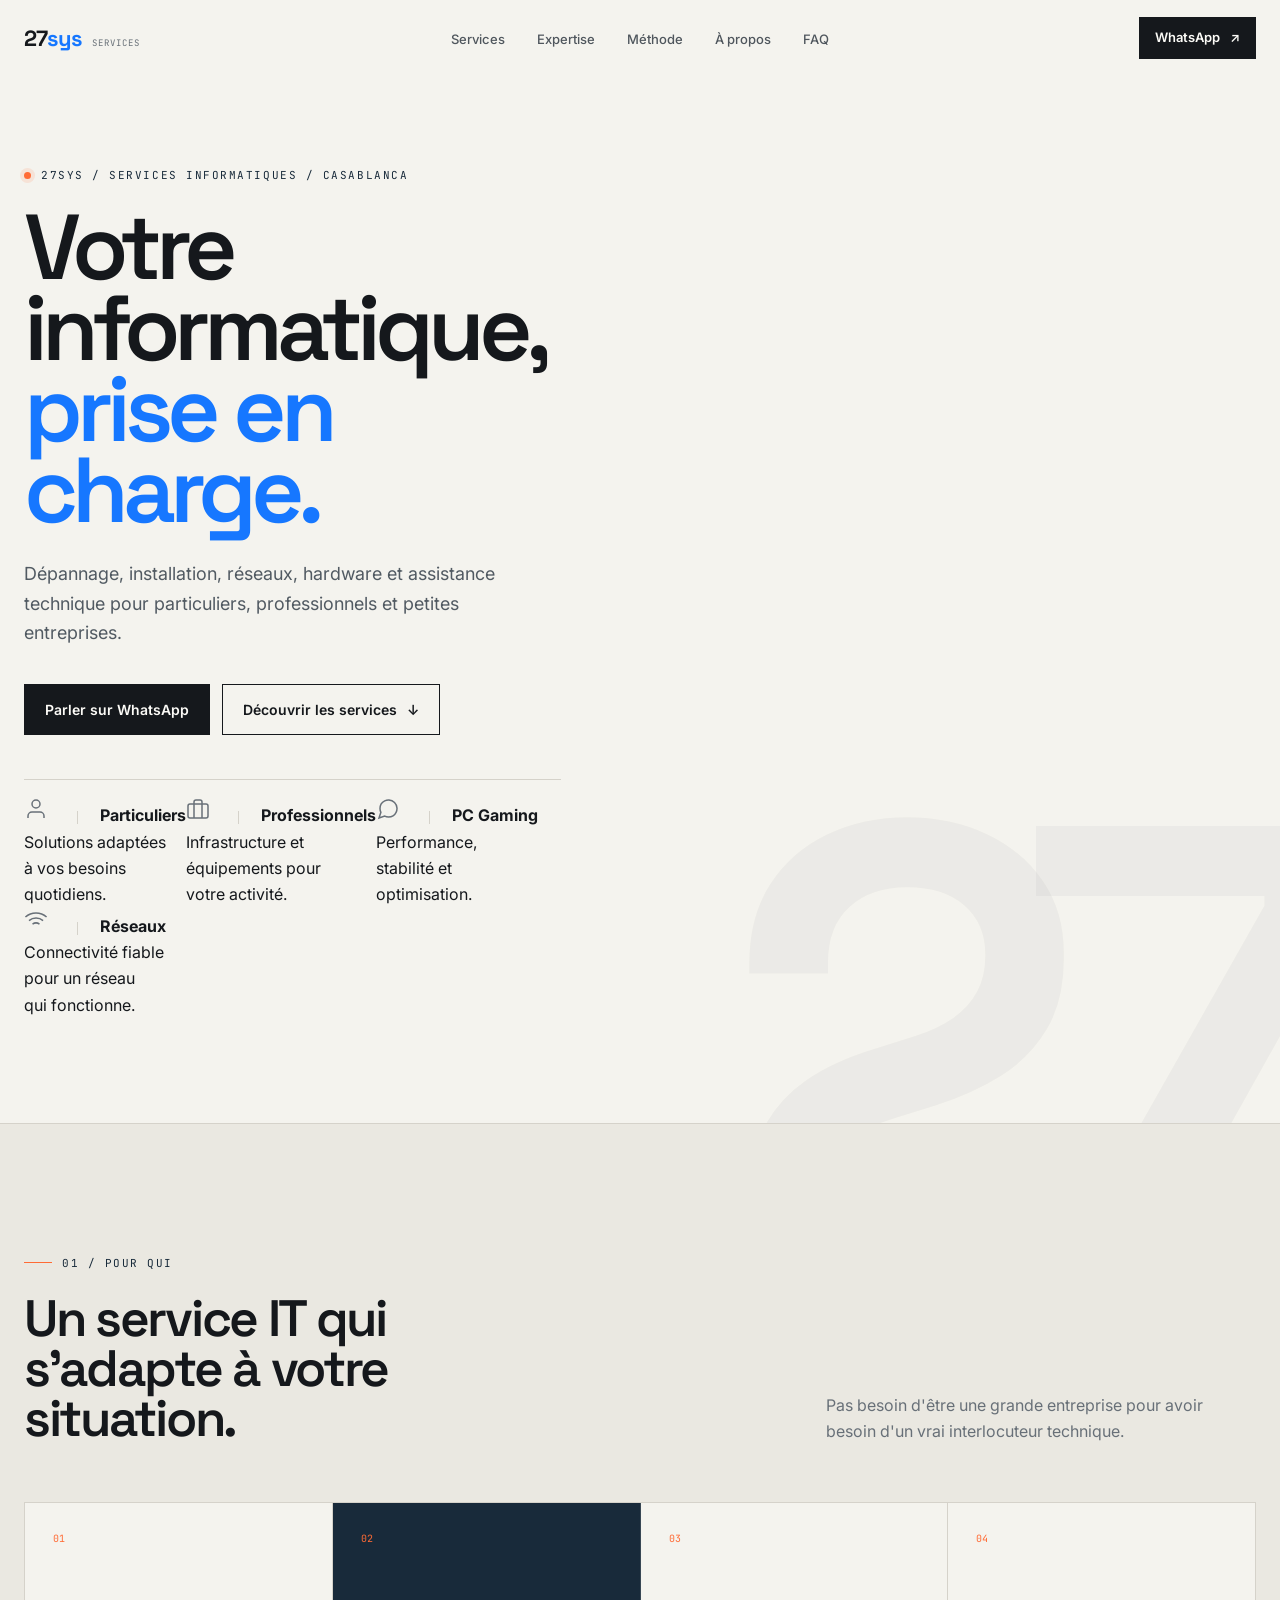
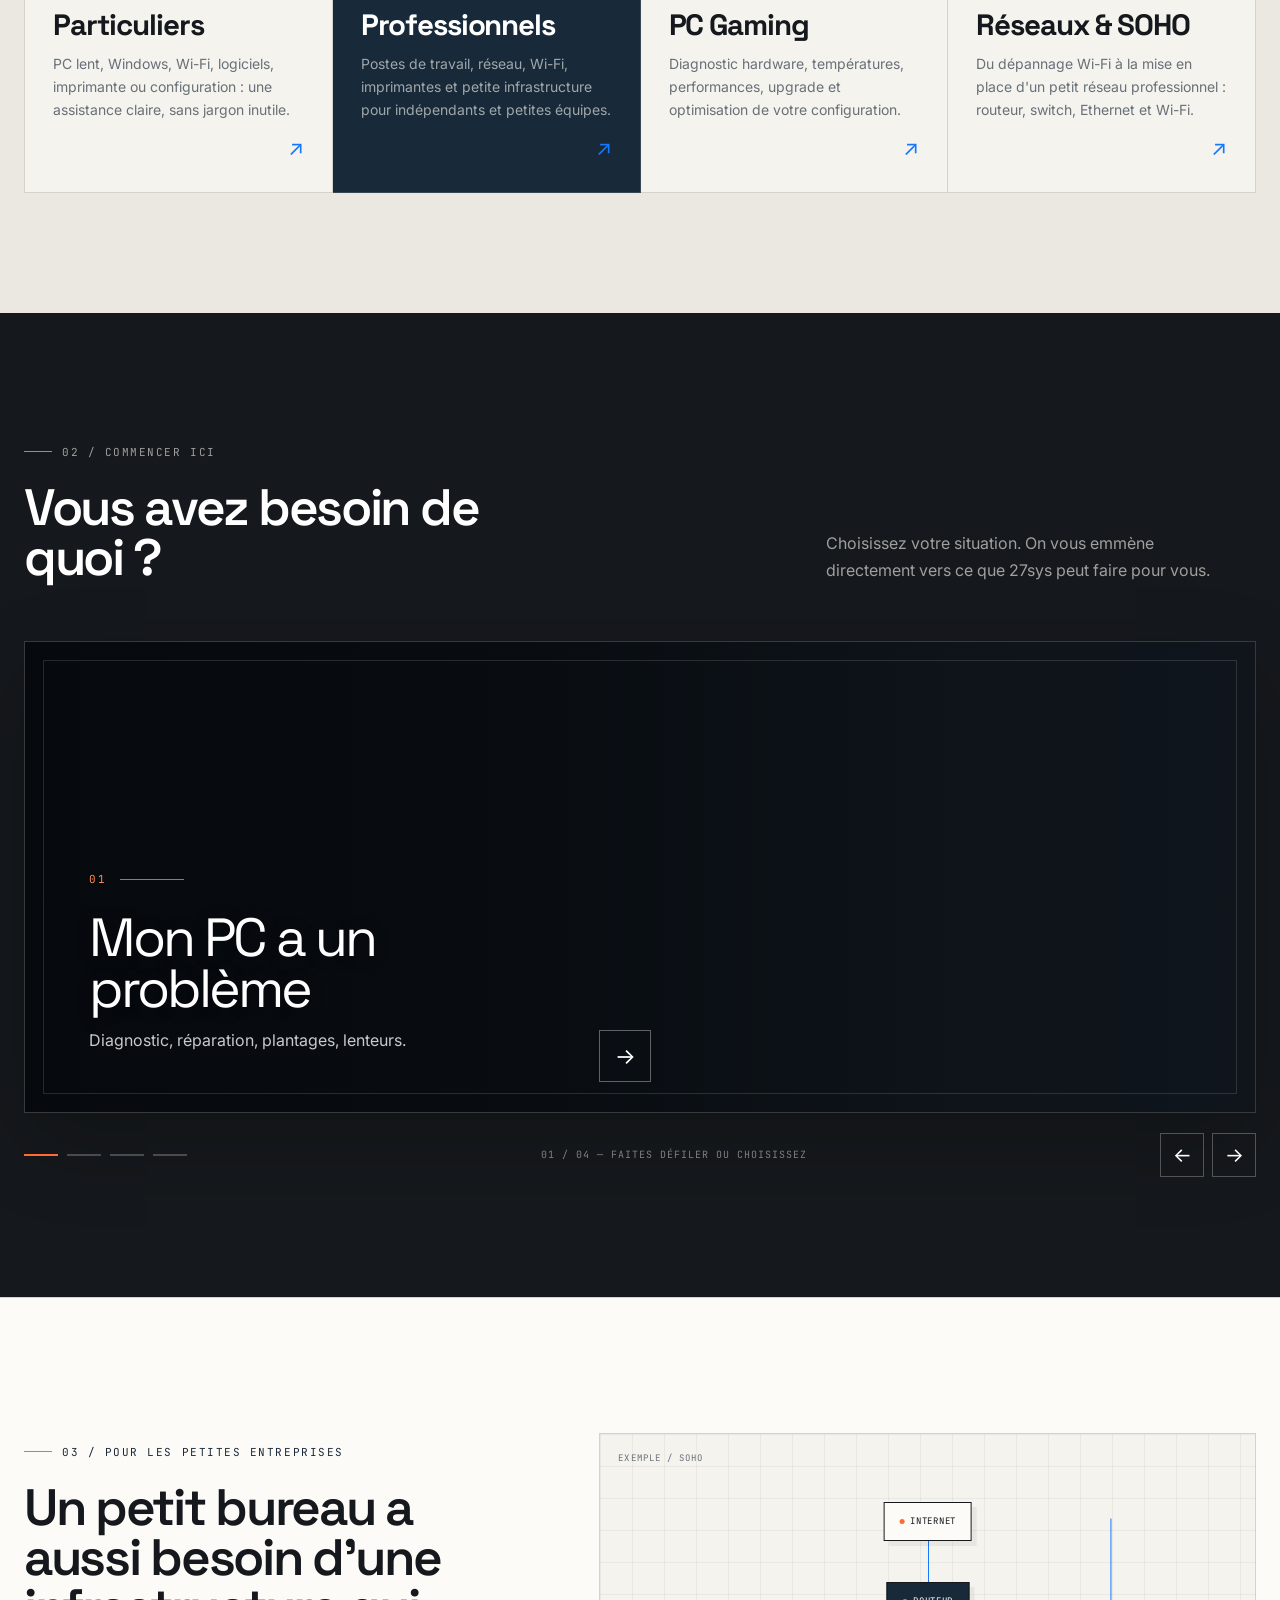
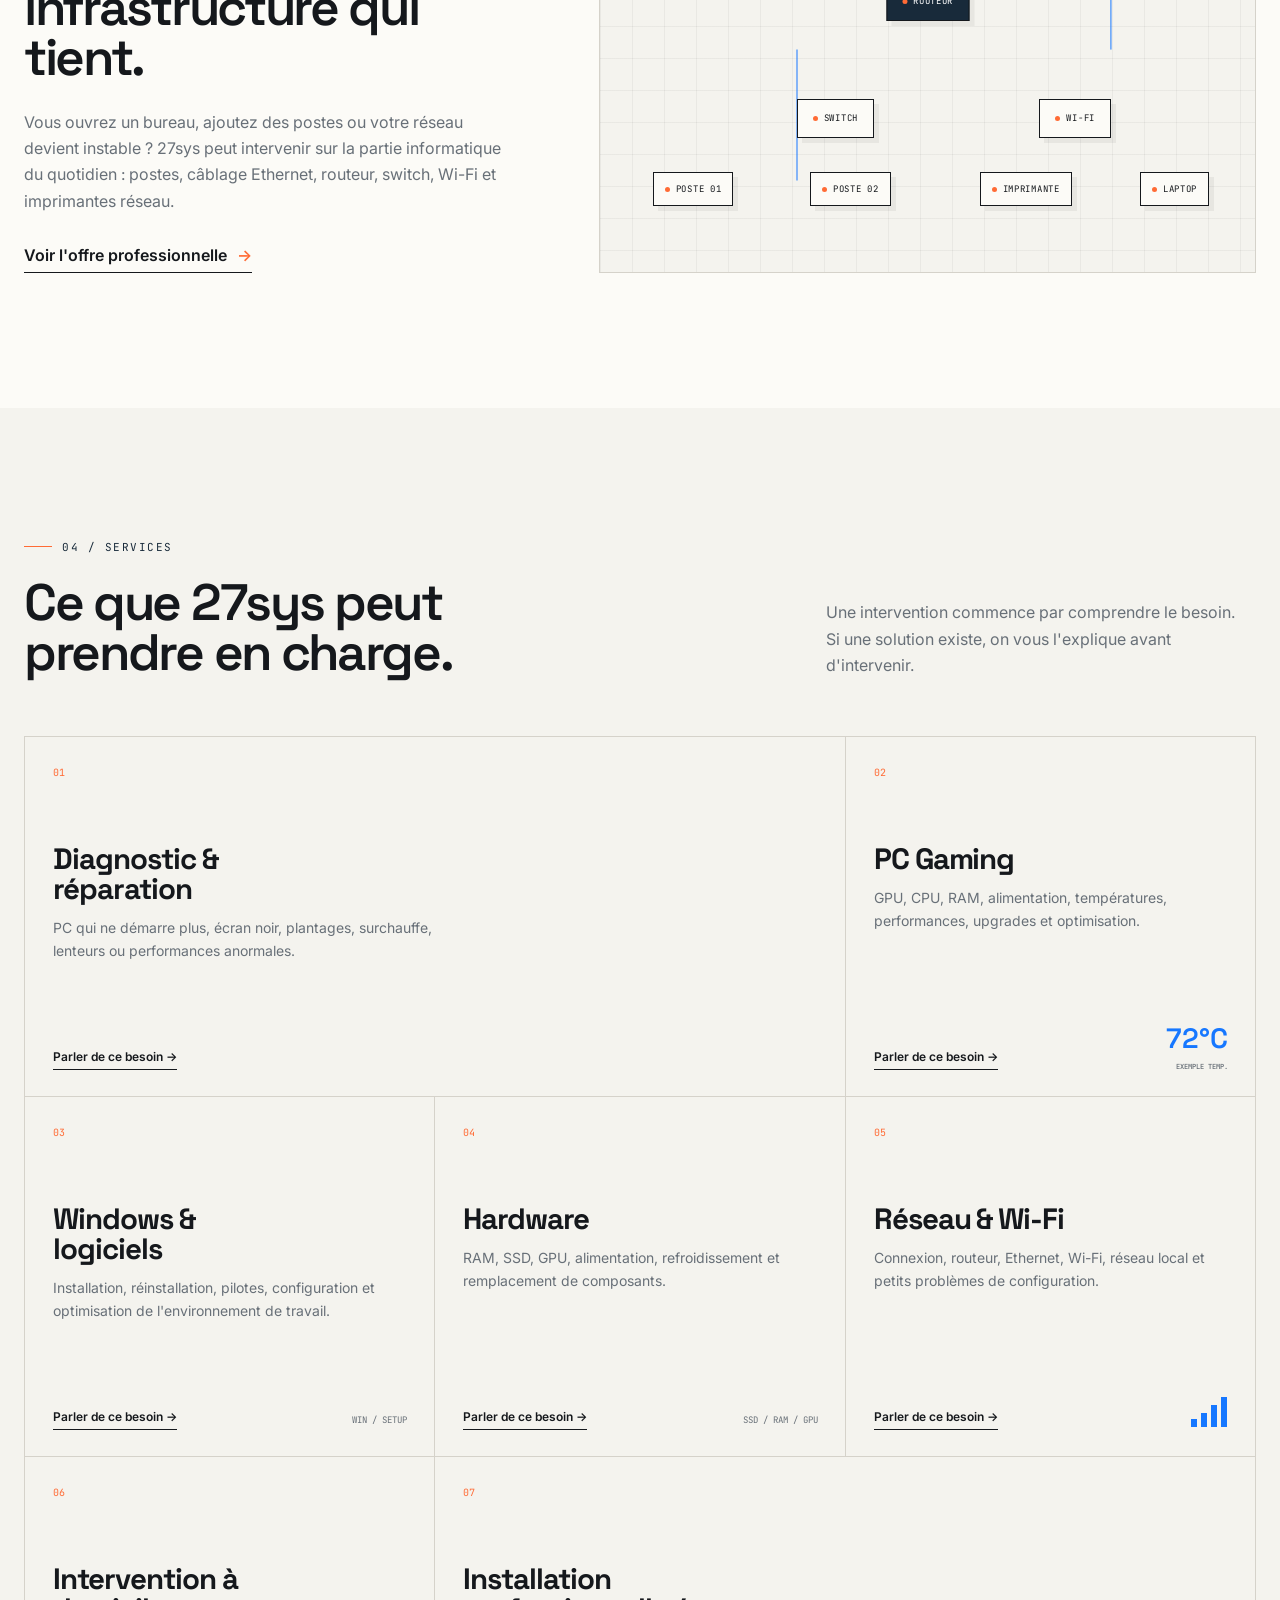
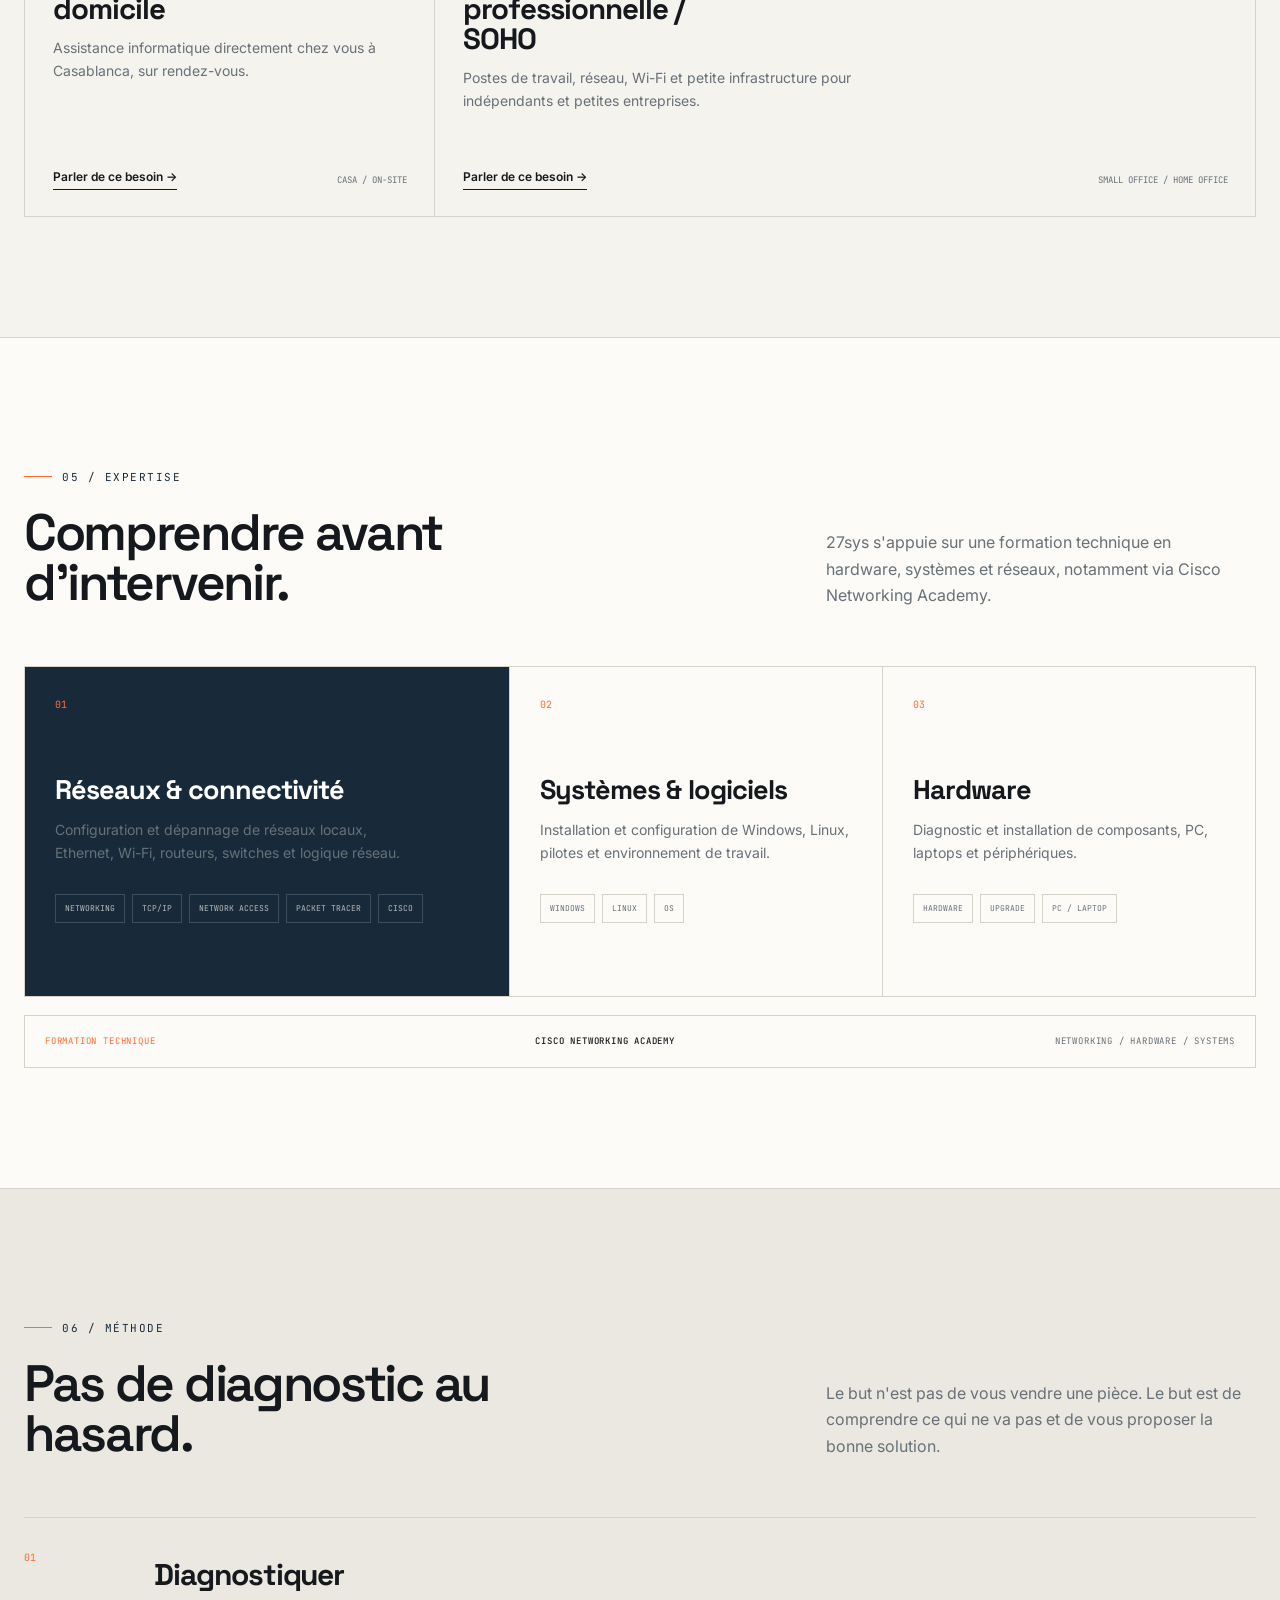
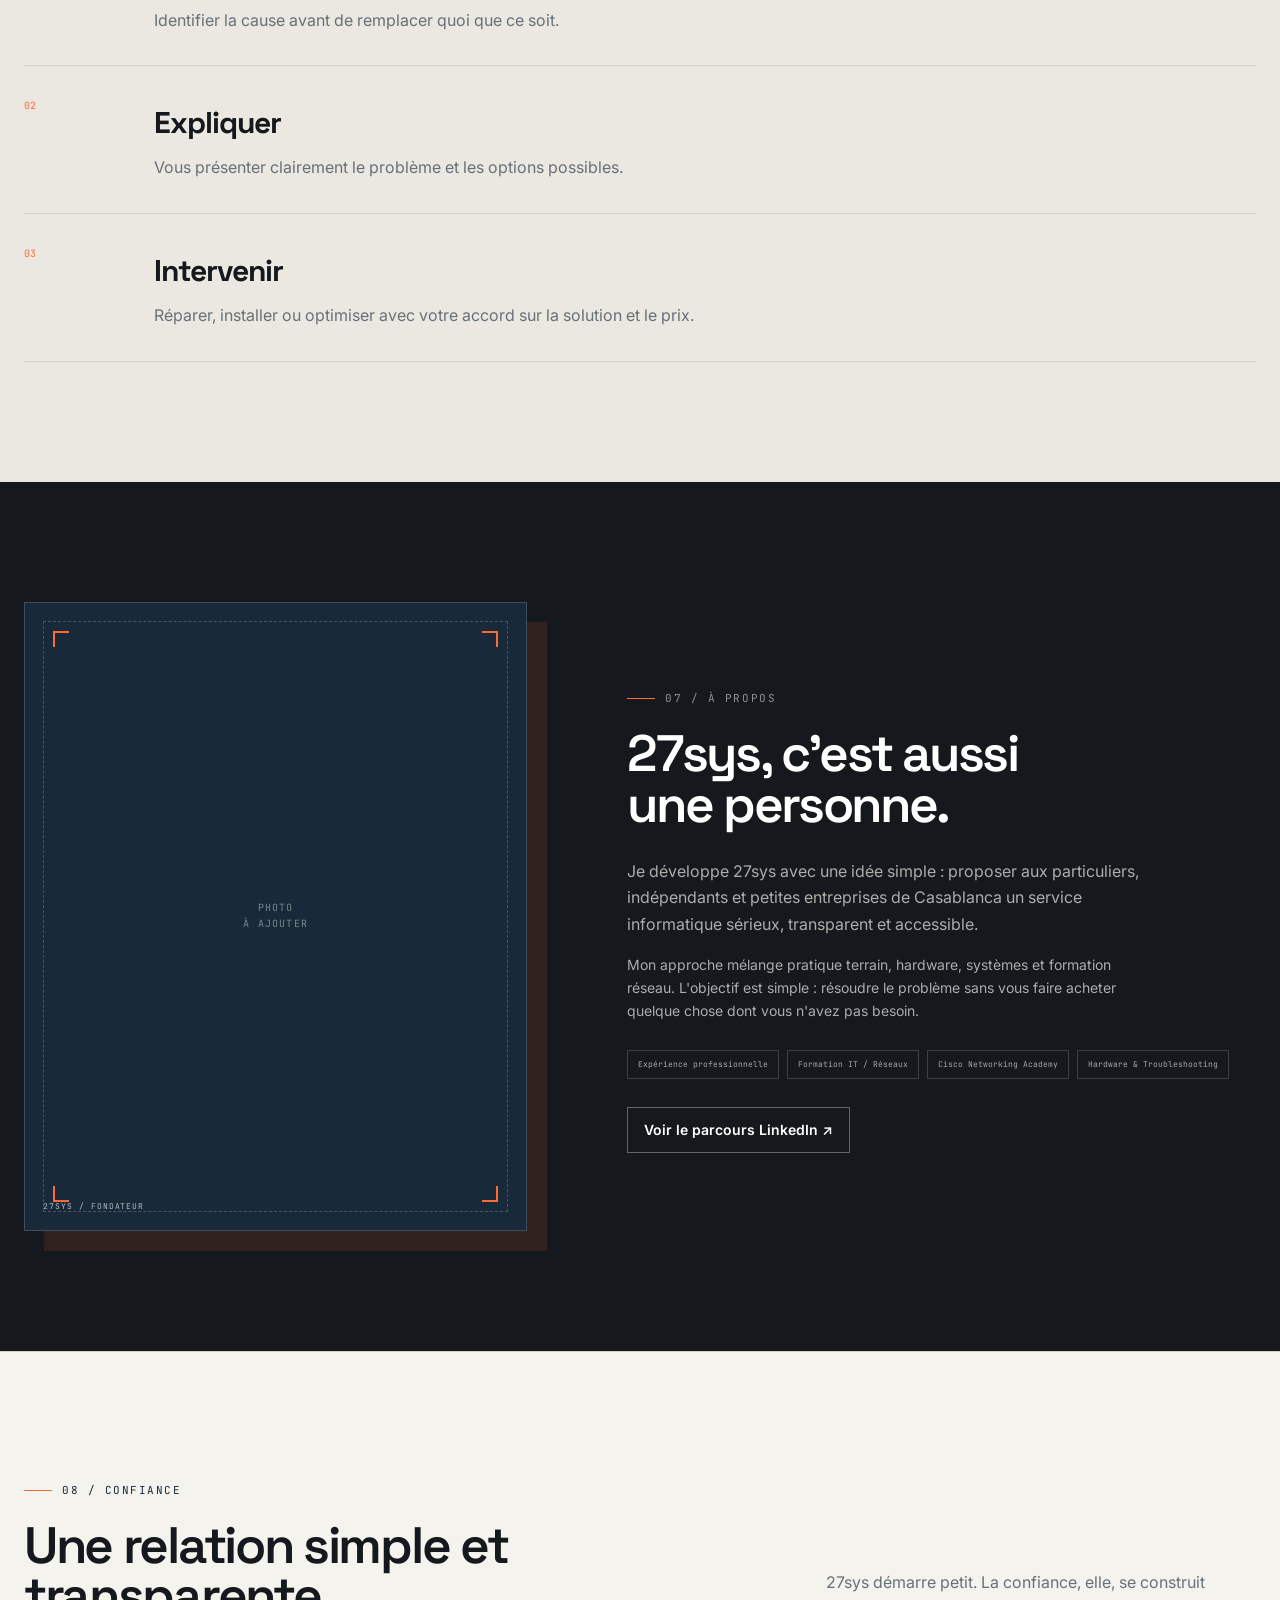
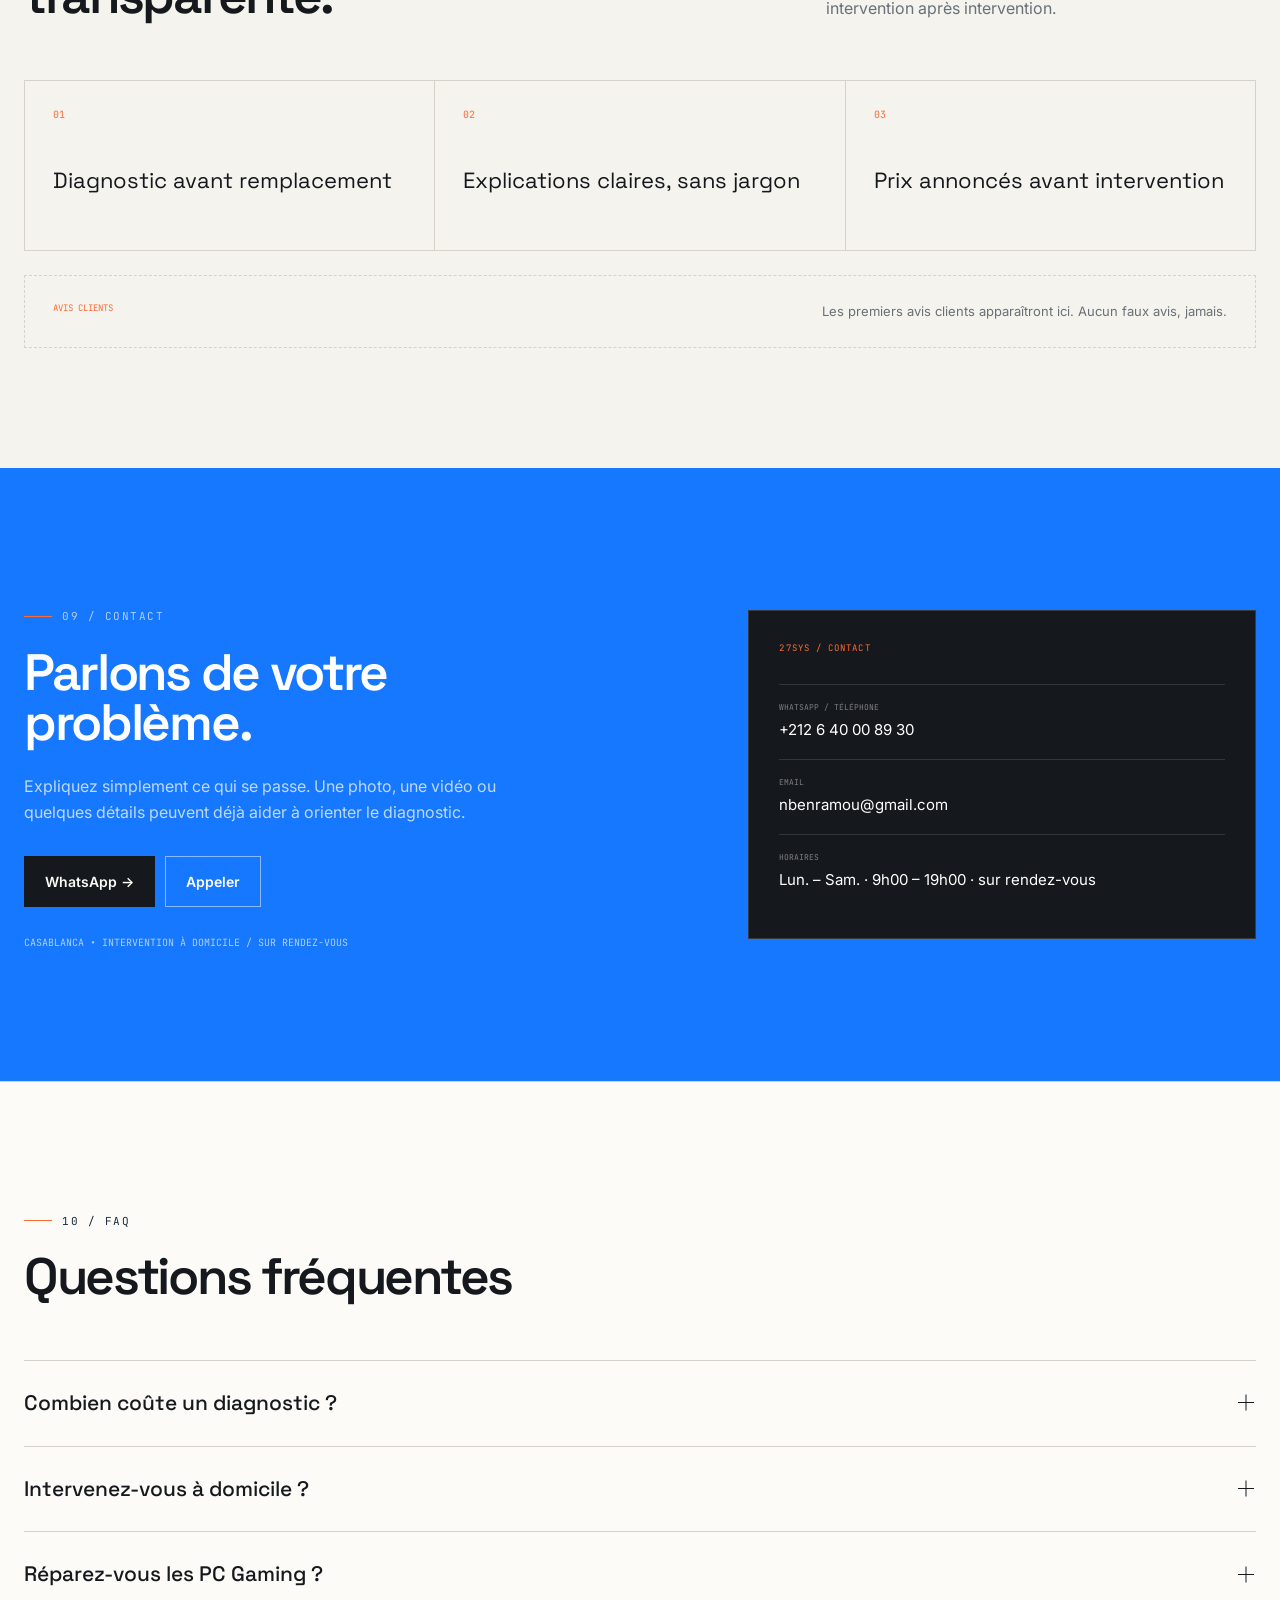
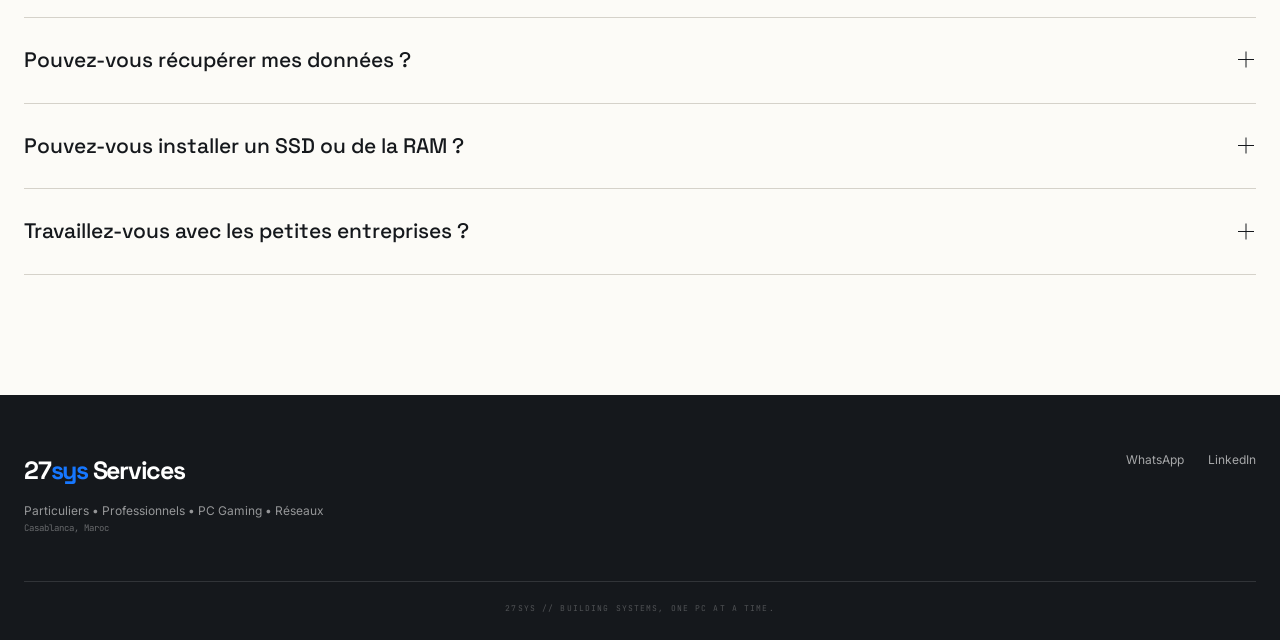
==== commit d6ca2432: "Update index.html" ====
--- a/index.html
+++ b/index.html
@@ -47,39 +47,50 @@
 <main id="main">
 
   <section class="hero" id="hero">
-    <div class="hero-grid" aria-hidden="true"></div>
     <div class="wrap hero-inner">
       <div class="hero-copy">
-        <p class="eyebrow"><span class="eyebrow-dot" aria-hidden="true"></span>27SYS SERVICES / CASABLANCA</p>
+        <p class="eyebrow"><span class="eyebrow-dot" aria-hidden="true"></span>27SYS / SERVICES INFORMATIQUES / CASABLANCA</p>
         <h1 class="hero-title">Votre informatique,<br><em>prise en charge.</em></h1>
-        <p class="hero-sub">Dépannage, installation, réseaux &amp; Wi-Fi, hardware et PC Gaming. <strong>27sys accompagne particuliers, indépendants et petites entreprises</strong> avec un service technique sérieux et accessible.</p>
+        <p class="hero-sub">Dépannage, installation, réseaux, hardware et assistance<br>technique pour particuliers, professionnels et petites entreprises.</p>
+        
         <div class="hero-ctas">
-          <a class="btn btn-primary" data-cfg-href="waLink" href="#" target="_blank" rel="noopener">Parler à 27sys <span aria-hidden="true">→</span></a>
-          <a class="btn btn-ghost" href="#services">Voir les services <span aria-hidden="true">↓</span></a>
+          <a class="btn btn-primary" data-cfg-href="waLink" href="#" target="_blank" rel="noopener">Parler sur WhatsApp</a>
+          <a class="btn btn-ghost" href="#services">Découvrir les services <span aria-hidden="true">↓</span></a>
         </div>
+
         <div class="hero-facts">
-          <span><b>01</b> Particuliers</span>
-          <span><b>02</b> Professionnels</span>
-          <span><b>03</b> PC Gaming</span>
-          <span><b>04</b> Réseaux &amp; SOHO</span>
-        </div>
-      </div>
-
-      <div class="hero-visual">
-        <div class="hero-dossier">
-          <div class="dossier-top"><span>27SYS / TECHNICAL SERVICES</span><span>CASABLANCA / MA</span></div>
-          <div class="dossier-main">
-            <span class="dossier-kicker">CE QUE NOUS RÉGLONS</span>
-            <div class="dossier-line"><span>01</span><strong>POSTES DE TRAVAIL</strong><i>—</i></div>
-            <div class="dossier-line"><span>02</span><strong>RÉSEAUX &amp; WI-FI</strong><i>—</i></div>
-            <div class="dossier-line"><span>03</span><strong>HARDWARE &amp; PC GAMING</strong><i>—</i></div>
-            <div class="dossier-line"><span>04</span><strong>WINDOWS &amp; LOGICIELS</strong><i>—</i></div>
-          </div>
-          <div class="dossier-bottom">
-            <div><span class="status-dot"></span> DIAGNOSTIC AVANT INTERVENTION</div>
-            <span>27 / 01</span>
-          </div>
-          <div class="dossier-mark" aria-hidden="true">27</div>
+          <div class="fact-col">
+            <span class="fact-icon">
+              <!-- Icône Personne -->
+              <svg width="24" height="24" viewBox="0 0 24 24" fill="none" stroke="currentColor" stroke-width="1.5"><path d="M20 21v-2a4 4 0 0 0-4-4H8a4 4 0 0 0-4 4v2"></path><circle cx="12" cy="7" r="4"></circle></svg>
+            </span>
+            <strong>Particuliers</strong>
+            <p>Solutions adaptées<br>à vos besoins<br>quotidiens.</p>
+          </div>
+          <div class="fact-col">
+            <span class="fact-icon">
+              <!-- Icône Mallette -->
+              <svg width="24" height="24" viewBox="0 0 24 24" fill="none" stroke="currentColor" stroke-width="1.5"><rect x="2" y="7" width="20" height="14" rx="2" ry="2"></rect><path d="M16 21V5a2 2 0 0 0-2-2h-4a2 2 0 0 0-2 2v16"></path></svg>
+            </span>
+            <strong>Professionnels</strong>
+            <p>Infrastructure et<br>équipements pour<br>votre activité.</p>
+          </div>
+          <div class="fact-col">
+             <span class="fact-icon">
+              <!-- Icône Manette -->
+              <svg width="24" height="24" viewBox="0 0 24 24" fill="none" stroke="currentColor" stroke-width="1.5"><path d="M21 11.5a8.38 8.38 0 0 1-.9 3.8 8.5 8.5 0 0 1-7.6 4.7 8.38 8.38 0 0 1-3.8-.9L3 21l1.9-5.7a8.38 8.38 0 0 1-.9-3.8 8.5 8.5 0 0 1 4.7-7.6 8.38 8.38 0 0 1 3.8-.9h.5a8.48 8.48 0 0 1 8 8v.5z"></path></svg>
+            </span>
+            <strong>PC Gaming</strong>
+            <p>Performance,<br>stabilité et<br>optimisation.</p>
+          </div>
+          <div class="fact-col">
+             <span class="fact-icon">
+              <!-- Icône Wifi -->
+              <svg width="24" height="24" viewBox="0 0 24 24" fill="none" stroke="currentColor" stroke-width="1.5"><path d="M5 12.55a11 11 0 0 1 14.08 0"></path><path d="M1.42 9a16 16 0 0 1 21.16 0"></path><path d="M8.53 16.11a6 6 0 0 1 6.95 0"></path><line x1="12" y1="20" x2="12.01" y2="20"></line></svg>
+            </span>
+            <strong>Réseaux</strong>
+            <p>Connectivité fiable<br>pour un réseau<br>qui fonctionne.</p>
+          </div>
         </div>
       </div>
     </div>
--- a/css/style.css
+++ b/css/style.css
@@ -1,947 +1,21 @@
-/* ============================================================================
-   27SYS SERVICES — FEUILLE DE STYLE
-   ----------------------------------------------------------------------------
-   Ce fichier n'a normalement pas besoin d'être modifié pour changer le
-   contenu du site : les textes se modifient dans index.html, et les
-   informations d'entreprise dans js/config.js.
-   ============================================================================ */
-
-/* ---------- 1. TOKENS ---------- */
-:root {
-  /* Couleurs */
-  --bg: #090B0F;
-  --surface: #11151C;
-  --surface-2: #161C26;
-  --accent: #00D9FF;
-  --accent-2: #7C5CFF;
-  --text: #F1F5F9;
-  --text-secondary: #94A3B8;
-  --border: rgba(241, 245, 249, 0.09);
-  --border-strong: rgba(241, 245, 249, 0.16);
-  --accent-border: rgba(0, 217, 255, 0.30);
-
-  /* Typographie */
-  --font-display: 'Space Grotesk', 'Inter', sans-serif;
-  --font-body: 'Inter', sans-serif;
-  --font-mono: 'JetBrains Mono', monospace;
-
-  /* Rythme */
-  --wrap-max: 1200px;
-  --radius: 10px;
-  --radius-sm: 6px;
-
-  --ease: cubic-bezier(0.16, 1, 0.3, 1);
-}
-
-/* ---------- 2. RESET ---------- */
-*, *::before, *::after { box-sizing: border-box; }
-html { scroll-behavior: smooth; scroll-padding-top: 90px; }
-body {
-  margin: 0;
-  background: var(--bg);
-  color: var(--text);
-  font-family: var(--font-body);
-  font-size: 16px;
-  line-height: 1.6;
-  -webkit-font-smoothing: antialiased;
-  overflow-x: hidden;
-}
-img { max-width: 100%; display: block; }
-ul, ol { margin: 0; padding: 0; list-style: none; }
-h1, h2, h3, h4, dl, dd, p, figure { margin: 0; }
-a { color: inherit; text-decoration: none; }
-button { font: inherit; color: inherit; background: none; border: none; cursor: pointer; padding: 0; }
-
-:focus-visible {
-  outline: 2px solid var(--accent);
-  outline-offset: 3px;
-  border-radius: 2px;
-}
-
-.wrap {
-  max-width: var(--wrap-max);
-  margin: 0 auto;
-  padding: 0 24px;
-}
-
-.skip-link {
-  position: absolute;
-  left: -9999px;
-  top: 0;
-  background: var(--accent);
-  color: #06141a;
-  padding: 12px 18px;
-  font-family: var(--font-mono);
-  font-size: 13px;
-  z-index: 999;
-}
-.skip-link:focus { left: 16px; top: 16px; }
-
-/* Grille technique en fond, très discrète */
-.hero-grid {
-  position: absolute;
-  inset: 0;
-  background-image:
-    linear-gradient(rgba(241,245,249,0.035) 1px, transparent 1px),
-    linear-gradient(90deg, rgba(241,245,249,0.035) 1px, transparent 1px);
-  background-size: 48px 48px;
-  mask-image: radial-gradient(ellipse 80% 60% at 50% 0%, black 40%, transparent 100%);
-  pointer-events: none;
-}
-
-/* ---------- 3. TYPO UTILITAIRES ---------- */
-.eyebrow {
-  display: inline-flex;
-  align-items: center;
-  gap: 8px;
-  font-family: var(--font-mono);
-  font-size: 12px;
-  letter-spacing: 0.12em;
-  color: var(--accent);
-  text-transform: uppercase;
-  margin: 0 0 20px;
-}
-.eyebrow-dot {
-  width: 6px; height: 6px;
-  border-radius: 50%;
-  background: var(--accent);
-  box-shadow: 0 0 0 3px rgba(0,217,255,0.15);
-  animation: pulse-dot 2.4s ease-in-out infinite;
-}
-.eyebrow-plain { color: var(--text-secondary); }
-.eyebrow-plain::before {
-  content: "";
-  width: 18px; height: 1px;
-  background: var(--accent);
-}
-
-@keyframes pulse-dot {
-  0%, 100% { opacity: 1; }
-  50% { opacity: 0.35; }
-}
-
-.section-title {
-  font-family: var(--font-display);
-  font-weight: 600;
-  font-size: clamp(1.9rem, 3.2vw, 2.75rem);
-  line-height: 1.15;
-  letter-spacing: -0.01em;
-  max-width: 20ch;
-}
-
-.section-head { margin-bottom: 56px; }
-
-/* ---------- 4. BOUTONS ---------- */
-.btn {
-  display: inline-flex;
-  align-items: center;
-  gap: 8px;
-  padding: 14px 24px;
-  font-family: var(--font-body);
-  font-weight: 600;
-  font-size: 14.5px;
-  border-radius: var(--radius-sm);
-  border: 1px solid transparent;
-  transition: transform 0.2s var(--ease), background 0.2s var(--ease), border-color 0.2s var(--ease), box-shadow 0.2s var(--ease);
-  white-space: nowrap;
-}
-.btn-primary {
-  background: var(--accent);
-  color: #06141a;
-}
-.btn-primary:hover { transform: translateY(-1px); box-shadow: 0 8px 22px -8px rgba(0,217,255,0.55); }
-.btn-primary .btn-dot {
-  width: 7px; height: 7px; border-radius: 50%;
-  background: #06141a;
-}
-.btn-ghost {
-  background: transparent;
-  color: var(--text);
-  border-color: var(--border-strong);
-}
-.btn-ghost:hover { border-color: var(--accent); color: var(--accent); }
-.btn-compact { padding: 10px 18px; font-size: 13.5px; }
-.btn-small { padding: 11px 18px; font-size: 13.5px; }
-
-/* ---------- 5. EN-TÊTE ---------- */
-.site-header {
-  position: fixed;
-  top: 0; left: 0; right: 0;
-  z-index: 100;
-  border-bottom: 1px solid transparent;
-  transition: background 0.3s var(--ease), border-color 0.3s var(--ease), backdrop-filter 0.3s var(--ease);
-}
-.site-header.is-scrolled {
-  background: rgba(9, 11, 15, 0.82);
-  backdrop-filter: blur(10px);
-  border-bottom-color: var(--border);
-}
-.header-inner {
-  display: flex;
-  align-items: center;
-  justify-content: space-between;
-  height: 76px;
-}
-.logo-mark {
-  font-family: var(--font-display);
-  font-weight: 600;
-  font-size: 20px;
-  letter-spacing: -0.01em;
-}
-.logo-mark-accent { color: var(--accent); }
-
-.main-nav ul { display: flex; gap: 36px; }
-.main-nav a {
-  font-size: 14px;
-  color: var(--text-secondary);
-  transition: color 0.2s var(--ease);
-  position: relative;
-}
-.main-nav a:hover { color: var(--text); }
-.main-nav a::after {
-  content: "";
-  position: absolute;
-  left: 0; bottom: -6px;
-  width: 0; height: 1px;
-  background: var(--accent);
-  transition: width 0.25s var(--ease);
-}
-.main-nav a:hover::after { width: 100%; }
-
-.header-actions { display: flex; align-items: center; gap: 14px; }
-
-.nav-toggle {
-  display: none;
-  flex-direction: column;
-  justify-content: center;
-  gap: 5px;
-  width: 38px; height: 38px;
-  border: 1px solid var(--border-strong);
-  border-radius: var(--radius-sm);
-}
-.nav-toggle span {
-  width: 16px; height: 1.5px;
-  background: var(--text);
-  margin: 0 auto;
-  transition: transform 0.25s var(--ease), opacity 0.25s var(--ease);
-}
-.nav-toggle[aria-expanded="true"] span:nth-child(1) { transform: translateY(6.5px) rotate(45deg); }
-.nav-toggle[aria-expanded="true"] span:nth-child(2) { opacity: 0; }
-.nav-toggle[aria-expanded="true"] span:nth-child(3) { transform: translateY(-6.5px) rotate(-45deg); }
-
-/* ---------- 6. HERO ---------- */
-.hero {
-  position: relative;
-  padding: 168px 0 96px;
-  overflow: hidden;
-}
-.hero-inner {
-  position: relative;
-  display: grid;
-  grid-template-columns: 1.05fr 0.95fr;
-  gap: 64px;
-  align-items: center;
-}
-.hero-title {
-  font-family: var(--font-display);
-  font-weight: 600;
-  font-size: clamp(2.5rem, 5.4vw, 4.1rem);
-  line-height: 1.08;
-  letter-spacing: -0.02em;
-  margin-bottom: 24px;
-}
-.hero-title-accent {
-  background: linear-gradient(95deg, var(--accent) 0%, #7fe9fb 45%, var(--text) 100%);
-  -webkit-background-clip: text;
-  background-clip: text;
-  color: transparent;
-}
-.hero-sub {
-  font-size: 17px;
-  color: var(--text-secondary);
-  max-width: 46ch;
-  margin-bottom: 36px;
-}
-.hero-ctas { display: flex; gap: 14px; flex-wrap: wrap; margin-bottom: 52px; }
-
-.hero-meta {
-  display: flex;
-  gap: 40px;
-  padding-top: 24px;
-  border-top: 1px solid var(--border);
-  max-width: 460px;
-}
-.hero-meta dt {
-  font-family: var(--font-mono);
-  font-size: 11px;
-  letter-spacing: 0.08em;
-  text-transform: uppercase;
-  color: var(--text-secondary);
-  margin-bottom: 6px;
-}
-.hero-meta dd { font-size: 14.5px; font-weight: 500; }
-
-/* Visuel hero — panneau de diagnostic autonome (aucune photo) */
-.hero-visual { position: relative; }
-.hero-visual-panel {
-  position: relative;
-  aspect-ratio: 4 / 5;
-  border-radius: var(--radius);
-  overflow: hidden;
-  border: 1px solid var(--border-strong);
-  background:
-    radial-gradient(ellipse at 25% 15%, rgba(0,217,255,0.09), transparent 55%),
-    radial-gradient(ellipse at 80% 90%, rgba(124,92,255,0.08), transparent 55%),
-    var(--surface);
-  display: flex;
-  align-items: center;
-  justify-content: center;
-}
-.hero-visual-panel::before {
-  content: "";
-  position: absolute;
-  inset: 0;
-  background-image:
-    linear-gradient(rgba(241,245,249,0.04) 1px, transparent 1px),
-    linear-gradient(90deg, rgba(241,245,249,0.04) 1px, transparent 1px);
-  background-size: 32px 32px;
-  mask-image: radial-gradient(ellipse 70% 70% at 50% 50%, black 30%, transparent 90%);
-}
-
-.photo-placeholder {
-  position: absolute; inset: 0;
-  display: flex; align-items: center; justify-content: center;
-  background:
-    radial-gradient(ellipse at 30% 20%, rgba(0,217,255,0.08), transparent 55%),
-    radial-gradient(ellipse at 80% 90%, rgba(124,92,255,0.08), transparent 55%),
-    var(--surface);
-}
-.photo-placeholder::before {
-  content: "";
-  position: absolute; inset: 18px;
-  border: 1px dashed var(--border-strong);
-  border-radius: var(--radius-sm);
-}
-.placeholder-label {
-  font-family: var(--font-mono);
-  font-size: 11px;
-  letter-spacing: 0.1em;
-  text-align: center;
-  color: var(--text-secondary);
-  line-height: 1.6;
-}
-.placeholder-corner {
-  position: absolute;
-  width: 14px; height: 14px;
-  border-color: var(--accent);
-  border-style: solid;
-  opacity: 0.55;
-}
-.placeholder-corner.tl { top: 30px; left: 30px; border-width: 1.5px 0 0 1.5px; }
-.placeholder-corner.tr { top: 30px; right: 30px; border-width: 1.5px 1.5px 0 0; }
-.placeholder-corner.bl { bottom: 30px; left: 30px; border-width: 0 0 1.5px 1.5px; }
-.placeholder-corner.br { bottom: 30px; right: 30px; border-width: 0 1.5px 1.5px 0; }
-
-.tag {
-  position: absolute;
-  font-family: var(--font-mono);
-  font-size: 10.5px;
-  letter-spacing: 0.08em;
-  color: var(--text);
-  background: rgba(9,11,15,0.65);
-  backdrop-filter: blur(6px);
-  border: 1px solid var(--border-strong);
-  padding: 6px 10px;
-  border-radius: 4px;
-}
-.tag-top-left { top: 16px; left: 16px; }
-.tag-top-right { top: 16px; right: 16px; }
-.tag-bottom { bottom: 16px; left: 16px; color: var(--text-secondary); }
-
-/* Élément signature : console de diagnostic */
-.diag-console {
-  position: relative;
-  z-index: 1;
-  width: 88%;
-  max-width: 280px;
-  background: rgba(17, 21, 28, 0.88);
-  backdrop-filter: blur(8px);
-  border: 1px solid var(--accent-border);
-  border-radius: var(--radius-sm);
-  box-shadow: 0 24px 48px -20px rgba(0,0,0,0.6);
-  font-family: var(--font-mono);
-  font-size: 11.5px;
-  overflow: hidden;
-}
-.diag-console-head {
-  display: flex; align-items: center; gap: 8px;
-  padding: 9px 12px;
-  border-bottom: 1px solid var(--border);
-  color: var(--text-secondary);
-  font-size: 10.5px;
-  letter-spacing: 0.04em;
-}
-.diag-console-dot {
-  width: 6px; height: 6px; border-radius: 50%;
-  background: var(--accent);
-  animation: pulse-dot 2.4s ease-in-out infinite;
-}
-.diag-console-lines { padding: 10px 12px 12px; display: flex; flex-direction: column; gap: 6px; }
-.diag-console-lines li {
-  color: var(--text-secondary);
-  opacity: 0;
-  animation: line-in 0.4s var(--ease) forwards;
-}
-.diag-console-lines li:nth-child(1) { animation-delay: 0.3s; }
-.diag-console-lines li:nth-child(2) { animation-delay: 0.7s; }
-.diag-console-lines li:nth-child(3) { animation-delay: 1.05s; }
-.diag-console-lines li:nth-child(4) { animation-delay: 1.4s; }
-.diag-console-lines li:nth-child(5) { animation-delay: 1.75s; }
-.diag-console-lines li:nth-child(6) { animation-delay: 2.1s; }
-.diag-prompt { color: var(--accent); margin-right: 4px; }
-.diag-ok { color: var(--accent); }
-.diag-cursor { color: var(--accent); animation: blink 1s step-end infinite; }
-
-@keyframes line-in {
-  from { opacity: 0; transform: translateY(4px); }
-  to { opacity: 1; transform: translateY(0); }
-}
-@keyframes blink { 50% { opacity: 0; } }
-
-/* ---------- 7. SERVICES / BENTO ---------- */
-.services { padding: 120px 0; border-top: 1px solid var(--border); }
-
-.bento {
-  display: grid;
-  grid-template-columns: repeat(3, 1fr);
-  gap: 18px;
-}
-.bento-card {
-  position: relative;
-  background: var(--surface);
-  border: 1px solid var(--border);
-  border-radius: var(--radius);
-  padding: 30px 26px 34px;
-  min-height: 236px;
-  display: flex;
-  flex-direction: column;
-  transition: border-color 0.25s var(--ease), transform 0.25s var(--ease), background 0.25s var(--ease);
-}
-.bento-card:hover {
-  border-color: var(--accent-border);
-  transform: translateY(-3px);
-  background: var(--surface-2);
-}
-.bento-card--wide { grid-column: span 2; }
-
-.bento-index {
-  font-family: var(--font-mono);
-  font-size: 12px;
-  color: var(--accent);
-  letter-spacing: 0.06em;
-  margin-bottom: 22px;
-}
-.bento-card h3 {
-  font-family: var(--font-display);
-  font-size: 1.2rem;
-  font-weight: 600;
-  margin-bottom: 10px;
-}
-.bento-card p {
-  font-size: 14.5px;
-  color: var(--text-secondary);
-  max-width: 40ch;
-}
-.bento-indicator {
-  margin-top: auto;
-  padding-top: 22px;
-  display: flex;
-  align-items: flex-end;
-  gap: 4px;
-  color: var(--text-secondary);
-  font-family: var(--font-mono);
-  font-size: 11px;
-}
-.bento-indicator-bar {
-  width: 5px;
-  background: var(--accent);
-  opacity: 0.55;
-  border-radius: 2px;
-}
-.bento-indicator-bar:nth-child(1) { height: 10px; }
-.bento-indicator-bar:nth-child(2) { height: 18px; }
-.bento-indicator-bar:nth-child(3) { height: 13px; }
-.bento-card:hover .bento-indicator-bar { opacity: 0.9; }
-
-.bento-indicator--temp { color: var(--accent); letter-spacing: 0.03em; }
-.bento-indicator--dots { gap: 5px; }
-.bento-indicator--dots span {
-  width: 5px; height: 5px; border-radius: 50%;
-  background: var(--accent);
-  opacity: 0.3;
-  animation: dot-cycle 1.6s ease-in-out infinite;
-}
-.bento-indicator--dots span:nth-child(2) { animation-delay: 0.2s; }
-.bento-indicator--dots span:nth-child(3) { animation-delay: 0.4s; }
-@keyframes dot-cycle { 0%, 100% { opacity: 0.25; } 50% { opacity: 0.9; } }
-
-.chip-glyph {
-  width: 20px; height: 20px;
-  border: 1.5px solid var(--accent);
-  border-radius: 3px;
-  opacity: 0.6;
-  position: relative;
-}
-.chip-glyph::before {
-  content: "";
-  position: absolute; inset: 5px;
-  border: 1px solid var(--accent);
-  border-radius: 1px;
-}
-.bento-card:hover .chip-glyph { opacity: 0.9; }
-.bento-indicator--signal { gap: 3px; height: 16px; }
-.bento-indicator--signal span {
-  width: 4px;
-  background: var(--accent);
-  opacity: 0.35;
-  border-radius: 1px;
-}
-.bento-indicator--signal span:nth-child(1) { height: 6px; }
-.bento-indicator--signal span:nth-child(2) { height: 10px; }
-.bento-indicator--signal span:nth-child(3) { height: 14px; }
-.bento-indicator--signal span:nth-child(4) { height: 18px; }
-.bento-card:hover .bento-indicator--signal span { opacity: 0.85; }
-.bento-indicator--pin { letter-spacing: 0.1em; color: var(--accent); }
-
-.bento-indicator--grid {
-  display: grid;
-  grid-template-columns: repeat(2, 6px);
-  grid-template-rows: repeat(2, 6px);
-  gap: 3px;
-}
-.bento-indicator--grid span {
-  background: var(--accent);
-  opacity: 0.4;
-  border-radius: 1px;
-}
-.bento-card:hover .bento-indicator--grid span { opacity: 0.85; }
-
-/* Lien "Parler de ce besoin →" au bas de chaque carte de service */
-.bento-wa-link {
-  display: inline-block;
-  margin-top: 10px;
-  font-family: var(--font-mono);
-  font-size: 12px;
-  color: var(--text-secondary);
-  transition: color 0.2s var(--ease);
-}
-.bento-wa-link:hover { color: var(--accent); }
-
-/* ---------- 7bis. POUR QUI (segments) ---------- */
-.segments { padding: 100px 0; border-top: 1px solid var(--border); }
-.segments-grid {
-  display: grid;
-  grid-template-columns: repeat(4, 1fr);
-  gap: 18px;
-}
-
-/* ---------- 7ter. VOUS AVEZ BESOIN DE QUOI (sélecteur) ---------- */
-.ask { padding: 100px 0; border-top: 1px solid var(--border); }
-.ask-sub {
-  margin-top: 14px;
-  color: var(--text-secondary);
-  font-size: 15px;
-  max-width: 56ch;
-}
-.ask-grid {
-  display: grid;
-  grid-template-columns: repeat(4, 1fr);
-  gap: 18px;
-}
-.ask-card {
-  position: relative;
-  display: flex;
-  flex-direction: column;
-  gap: 8px;
-  background: var(--surface);
-  border: 1px solid var(--border);
-  border-radius: var(--radius);
-  padding: 26px 46px 26px 24px;
-  min-height: 128px;
-  transition: border-color 0.25s var(--ease), transform 0.25s var(--ease), background 0.25s var(--ease);
-}
-.ask-card:hover { border-color: var(--accent-border); transform: translateY(-3px); background: var(--surface-2); }
-.ask-card-title {
-  font-family: var(--font-display);
-  font-weight: 600;
-  font-size: 1.02rem;
-}
-.ask-card-desc { color: var(--text-secondary); font-size: 13.5px; }
-.ask-card-arrow {
-  position: absolute;
-  top: 24px; right: 20px;
-  color: var(--accent);
-  font-family: var(--font-mono);
-  transition: transform 0.25s var(--ease);
-}
-.ask-card:hover .ask-card-arrow { transform: translateX(4px); }
-
-/* ---------- 7quater. EXPERTISE / CISCO ---------- */
-.expertise { padding: 100px 0; border-top: 1px solid var(--border); }
-.expertise-intro {
-  margin-top: 14px;
-  color: var(--text-secondary);
-  font-size: 16px;
-  max-width: 62ch;
-}
-.skill-groups {
-  display: grid;
-  grid-template-columns: repeat(3, 1fr);
-  gap: 18px;
-  align-items: start;
-}
-.skill-group {
-  background: var(--surface);
-  border: 1px solid var(--border);
-  border-radius: var(--radius);
-  padding: 28px;
-}
-.skill-group h3 {
-  font-family: var(--font-display);
-  font-size: 1.05rem;
-  font-weight: 600;
-  margin-bottom: 10px;
-}
-.skill-group > p {
-  color: var(--text-secondary);
-  font-size: 14px;
-  margin-bottom: 18px;
-}
-.skill-group .credentials { gap: 8px; margin: 0; }
-.skill-group .credentials li { font-size: 11.5px; padding: 7px 12px; }
-
-/* ---------- 8. MÉTHODE ---------- */
-.method { padding: 120px 0; border-top: 1px solid var(--border); }
-.method-steps {
-  display: grid;
-  grid-template-columns: repeat(3, 1fr);
-  gap: 0;
-  position: relative;
-}
-.method-step {
-  position: relative;
-  padding: 0 32px 0 0;
-}
-.method-step-index {
-  display: block;
-  font-family: var(--font-mono);
-  font-size: 13px;
-  color: var(--accent);
-  margin-bottom: 18px;
-  padding-bottom: 18px;
-  border-bottom: 1px solid var(--border-strong);
-}
-.method-step h3 {
-  font-family: var(--font-display);
-  font-size: 1.3rem;
-  font-weight: 600;
-  margin-bottom: 10px;
-}
-.method-step p { color: var(--text-secondary); font-size: 15px; max-width: 32ch; }
-
-/* ---------- 9. À PROPOS ---------- */
-.about { padding: 120px 0; border-top: 1px solid var(--border); }
-.about-inner {
-  display: grid;
-  grid-template-columns: 0.85fr 1.15fr;
-  gap: 72px;
-  align-items: center;
-}
-.about-photo-frame {
-  position: relative;
-  aspect-ratio: 3 / 4;
-  border-radius: var(--radius);
-  overflow: hidden;
-  border: 1px solid var(--border-strong);
-}
-.about-photo-frame img { width: 100%; height: 100%; object-fit: cover; }
-.about-text {
-  font-size: 17px;
-  color: var(--text-secondary);
-  max-width: 52ch;
-  margin: 20px 0 32px;
-}
-.credentials {
-  display: flex;
-  flex-wrap: wrap;
-  gap: 10px;
-  margin-bottom: 32px;
-}
-.credentials li {
-  font-family: var(--font-mono);
-  font-size: 12px;
-  letter-spacing: 0.03em;
-  color: var(--text-secondary);
-  border: 1px solid var(--border-strong);
-  border-radius: 20px;
-  padding: 8px 14px;
-}
-
-/* ---------- 10. CONFIANCE ---------- */
-.trust { padding: 120px 0; border-top: 1px solid var(--border); }
-.trust-grid {
-  display: grid;
-  grid-template-columns: repeat(3, 1fr);
-  gap: 18px;
-  margin-bottom: 40px;
-}
-.trust-item {
-  background: var(--surface);
-  border: 1px solid var(--border);
-  border-radius: var(--radius);
-  padding: 28px;
-}
-.trust-index {
-  display: block;
-  font-family: var(--font-mono);
-  font-size: 12px;
-  color: var(--accent);
-  margin-bottom: 16px;
-}
-.trust-item p {
-  font-family: var(--font-display);
-  font-size: 1.05rem;
-  font-weight: 600;
-}
-.reviews-slot {
-  border: 1px dashed var(--border-strong);
-  border-radius: var(--radius);
-  padding: 26px 28px;
-  text-align: center;
-}
-.reviews-slot-label {
-  font-family: var(--font-mono);
-  font-size: 11px;
-  letter-spacing: 0.1em;
-  color: var(--accent);
-  margin-bottom: 8px;
-}
-.reviews-slot-text { color: var(--text-secondary); font-size: 14.5px; }
-
-/* ---------- 11. CONTACT ---------- */
-.contact { padding: 120px 0; border-top: 1px solid var(--border); }
-.contact-inner {
-  display: grid;
-  grid-template-columns: 1.2fr 0.8fr;
-  gap: 56px;
-  align-items: start;
-}
-.contact-text {
-  font-size: 17px;
-  color: var(--text-secondary);
-  max-width: 48ch;
-  margin: 16px 0 32px;
-}
-.contact-ctas { display: flex; gap: 14px; flex-wrap: wrap; margin-bottom: 28px; }
-.contact-area {
-  font-family: var(--font-mono);
-  font-size: 12.5px;
-  color: var(--text-secondary);
-  letter-spacing: 0.02em;
-}
-.contact-panel {
-  background: var(--surface);
-  border: 1px solid var(--border);
-  border-radius: var(--radius);
-  padding: 32px;
-}
-.contact-details div:not(:last-child) { margin-bottom: 22px; }
-.contact-details dt {
-  font-family: var(--font-mono);
-  font-size: 11px;
-  letter-spacing: 0.08em;
-  text-transform: uppercase;
-  color: var(--text-secondary);
-  margin-bottom: 6px;
-}
-.contact-details dd { font-size: 15.5px; font-weight: 500; }
-
-/* ---------- 12. FAQ ---------- */
-.faq { padding: 120px 0; border-top: 1px solid var(--border); }
-.faq-list { max-width: 780px; }
-.faq-item { border-bottom: 1px solid var(--border); }
-.faq-trigger {
-  width: 100%;
-  display: flex;
-  align-items: center;
-  justify-content: space-between;
-  padding: 22px 4px;
-  text-align: left;
-  font-family: var(--font-display);
-  font-size: 1.02rem;
-  font-weight: 500;
-  transition: color 0.2s var(--ease);
-}
-.faq-trigger:hover { color: var(--accent); }
-.faq-icon {
-  position: relative;
-  width: 16px; height: 16px;
-  flex-shrink: 0;
-  margin-left: 20px;
-}
-.faq-icon::before, .faq-icon::after {
-  content: "";
-  position: absolute;
-  background: var(--text-secondary);
-  transition: transform 0.25s var(--ease), background 0.25s var(--ease);
-}
-.faq-icon::before { top: 50%; left: 0; width: 100%; height: 1.4px; transform: translateY(-50%); }
-.faq-icon::after { left: 50%; top: 0; height: 100%; width: 1.4px; transform: translateX(-50%); }
-.faq-trigger[aria-expanded="true"] .faq-icon::after { transform: translateX(-50%) rotate(90deg); opacity: 0; }
-.faq-trigger[aria-expanded="true"] .faq-icon::before { background: var(--accent); }
-
-.faq-panel {
-  display: grid;
-  grid-template-rows: 0fr;
-  transition: grid-template-rows 0.3s var(--ease);
-}
-.faq-panel > p {
-  overflow: hidden;
-  color: var(--text-secondary);
-  font-size: 15px;
-  max-width: 62ch;
-  padding-right: 40px;
-}
-.faq-item.is-open .faq-panel { grid-template-rows: 1fr; }
-.faq-panel { min-height: 0; }
-.faq-panel > p { min-height: 0; padding-bottom: 0; }
-.faq-item.is-open .faq-panel > p { padding-bottom: 22px; }
-
-/* ---------- 13. FOOTER ---------- */
-.site-footer { border-top: 1px solid var(--border); padding: 64px 0 0; }
-.footer-inner {
-  display: flex;
-  justify-content: space-between;
-  align-items: flex-start;
-  flex-wrap: wrap;
-  gap: 32px;
-  padding-bottom: 48px;
-}
-.footer-col { max-width: 360px; }
-.logo-mark--footer { display: block; margin-bottom: 14px; }
-.footer-tagline { color: var(--text-secondary); font-size: 14px; margin-bottom: 6px; }
-.footer-location { color: var(--text-secondary); font-size: 14px; font-family: var(--font-mono); }
-.footer-links { display: flex; gap: 28px; }
-.footer-links a { font-size: 14px; color: var(--text-secondary); transition: color 0.2s var(--ease); }
-.footer-links a:hover { color: var(--accent); }
-.footer-signature {
-  font-family: var(--font-mono);
-  font-size: 11px;
-  letter-spacing: 0.1em;
-  color: var(--text-secondary);
-  text-align: center;
-  padding: 18px 0;
-  border-top: 1px solid var(--border);
-  opacity: 0.6;
-}
-
-/* ---------- 14. CTA FLOTTANT MOBILE ---------- */
-.mobile-wa-fab {
-  display: none;
-  position: fixed;
-  right: 16px;
-  bottom: 16px;
-  z-index: 90;
-  align-items: center;
-  gap: 8px;
-  background: var(--accent);
-  color: #06141a;
-  font-weight: 600;
-  font-size: 14px;
-  padding: 14px 20px;
-  border-radius: 50px;
-  box-shadow: 0 12px 28px -8px rgba(0,217,255,0.5);
-}
-.mobile-wa-fab-dot {
-  width: 7px; height: 7px; border-radius: 50%;
-  background: #06141a;
-}
-
-/* ---------- 15. SCROLL REVEAL ---------- */
-.reveal { opacity: 0; transform: translateY(18px); transition: opacity 0.6s var(--ease), transform 0.6s var(--ease); }
-.reveal.is-visible { opacity: 1; transform: translateY(0); }
-
-/* ============================================================================
-   16. RESPONSIVE
-   ============================================================================ */
-@media (max-width: 980px) {
-  .hero-inner { grid-template-columns: 1fr; gap: 56px; }
-  .hero { padding-top: 140px; }
-  .hero-visual { max-width: 420px; margin: 0 auto; }
-  .about-inner { grid-template-columns: 1fr; gap: 40px; }
-  .about-photo-frame { max-width: 380px; }
-  .contact-inner { grid-template-columns: 1fr; }
-  .bento { grid-template-columns: repeat(2, 1fr); }
-  .bento-card--wide { grid-column: span 2; }
-  .segments-grid { grid-template-columns: repeat(2, 1fr); }
-  .ask-grid { grid-template-columns: repeat(2, 1fr); }
-  .skill-groups { grid-template-columns: 1fr; }
-}
-
-@media (max-width: 760px) {
-  .main-nav {
-    position: fixed;
-    top: 76px; left: 0; right: 0;
-    background: rgba(9,11,15,0.98);
-    backdrop-filter: blur(10px);
-    border-bottom: 1px solid var(--border);
-    max-height: 0;
-    overflow: hidden;
-    transition: max-height 0.3s var(--ease);
-  }
-  .main-nav.is-open { max-height: 320px; }
-  .main-nav ul { flex-direction: column; gap: 0; padding: 8px 24px 20px; }
-  .main-nav a { display: block; padding: 14px 0; border-bottom: 1px solid var(--border); font-size: 15px; }
-  .nav-toggle { display: flex; }
-  .header-actions .btn-compact { display: none; }
-
-  .bento { grid-template-columns: 1fr; }
-  .bento-card--wide { grid-column: span 1; }
-  .segments-grid { grid-template-columns: 1fr; }
-  .ask-grid { grid-template-columns: 1fr; }
-
-  .method-steps { grid-template-columns: 1fr; gap: 32px; }
-
-  .trust-grid { grid-template-columns: 1fr; }
-
-  .mobile-wa-fab { display: flex; }
-
-  .hero-visual-panel { aspect-ratio: 4 / 3.4; }
-
-  .hero-sub { margin-bottom: 26px; }
-  .hero-ctas { margin-bottom: 30px; }
-  .hero-meta { padding-top: 16px; padding-bottom: 32px; }
-
-  .footer-inner { flex-direction: column; }
-}
-
-@media (max-width: 480px) {
-  .wrap { padding: 0 18px; }
-  .hero { padding-top: 116px; padding-bottom: 72px; }
-  .eyebrow { margin-bottom: 14px; }
-  .hero-title { font-size: 2.1rem; line-height: 1.16; }
-  .services, .method, .about, .trust, .contact, .faq { padding: 84px 0; }
-}
-
-/* ---------- 17. MOUVEMENT RÉDUIT ---------- */
-@media (prefers-reduced-motion: reduce) {
-  html { scroll-behavior: auto; }
-  *, *::before, *::after {
-    animation-duration: 0.01ms !important;
-    animation-iteration-count: 1 !important;
-    transition-duration: 0.01ms !important;
-    scroll-behavior: auto !important;
-  }
-  .diag-console-lines li { opacity: 1; transform: none; }
-  .reveal { opacity: 1; transform: none; }
-}
+:root{--paper:#F4F3EE;--paper2:#EAE8E1;--ink:#15181C;--navy:#182A3A;--blue:#1677FF;--orange:#FF6B35;--muted:#687078;--line:#D5D2CA;--white:#FCFBF7;--display:'Space Grotesk','Inter',sans-serif;--body:'Inter',sans-serif;--mono:'JetBrains Mono',monospace;--wrap:1240px;--ease:cubic-bezier(.16,1,.3,1);--shadow:0 20px 60px rgba(21,24,28,.1)}
+*{box-sizing:border-box}html{scroll-behavior:smooth;scroll-padding-top:86px}body{margin:0;background:var(--paper);color:var(--ink);font-family:var(--body);font-size:16px;line-height:1.65;-webkit-font-smoothing:antialiased;overflow-x:hidden}img{max-width:100%;display:block}a{color:inherit;text-decoration:none}ul,ol{margin:0;padding:0;list-style:none}h1,h2,h3,h4,p,dl,dd,figure{margin:0}button{font:inherit;color:inherit;background:none;border:0;cursor:pointer}::selection{background:var(--orange);color:#fff}:focus-visible{outline:2px solid var(--orange);outline-offset:4px}.wrap{width:min(var(--wrap),calc(100% - 48px));margin:0 auto}.skip-link{position:absolute;left:-9999px;top:0;z-index:999;background:var(--orange);color:#fff;padding:12px 18px;font-family:var(--mono)}.skip-link:focus{left:16px;top:16px}
+.eyebrow{display:inline-flex;align-items:center;gap:10px;margin-bottom:22px;color:var(--navy);font-family:var(--mono);font-size:11px;letter-spacing:.14em;text-transform:uppercase}.eyebrow-dot{width:7px;height:7px;border-radius:50%;background:var(--orange);box-shadow:0 0 0 4px rgba(255,107,53,.13)}.eyebrow-plain:before{content:'';display:block;width:28px;height:1px;background:var(--orange)}.section-title{max-width:15ch;font-family:var(--display);font-size:clamp(2.2rem,4vw,4.25rem);line-height:.98;letter-spacing:-.045em;font-weight:600}.section-head{margin-bottom:58px}.section-head-split{display:grid;grid-template-columns:minmax(0,1fr) minmax(260px,430px);gap:60px;align-items:end}.section-intro,.ask-sub,.expertise-intro{color:var(--muted);font-size:16px;max-width:42ch}.text-link{display:inline-flex;gap:10px;align-items:center;margin-top:28px;font-weight:600;border-bottom:1px solid var(--ink);padding-bottom:4px}.text-link span{color:var(--orange)}
+.btn{display:inline-flex;align-items:center;justify-content:center;gap:10px;min-height:48px;padding:13px 20px;border:1px solid var(--ink);font-size:14px;font-weight:600;transition:.25s var(--ease)}.btn:hover{transform:translateY(-2px)}.btn-primary{background:var(--ink);color:var(--white)}.btn-primary:hover{background:var(--blue);border-color:var(--blue)}.btn-ghost{background:transparent}.btn-ghost:hover{background:var(--ink);color:#fff}.btn-compact{min-height:40px;padding:9px 15px;font-size:13px}.btn-small{min-height:42px;padding:10px 16px}
+.site-header{position:fixed;inset:0 0 auto;z-index:100;height:76px;border-bottom:1px solid transparent;transition:.3s var(--ease)}.site-header.is-scrolled{background:rgba(244,243,238,.94);border-bottom-color:var(--line);backdrop-filter:blur(14px)}.header-inner{height:76px;display:flex;align-items:center;justify-content:space-between;gap:30px}.logo{display:flex;align-items:baseline;gap:10px}.logo-mark{font-family:var(--display);font-size:22px;font-weight:700;letter-spacing:-.05em}.logo-mark-accent{color:var(--blue)}.logo-sub{color:var(--muted);font-family:var(--mono);font-size:9px;letter-spacing:.12em}.main-nav ul{display:flex;gap:32px}.main-nav a{position:relative;color:#4F565D;font-size:13px;font-weight:500}.main-nav a:after{content:'';position:absolute;left:0;bottom:-7px;width:0;height:2px;background:var(--orange);transition:.25s var(--ease)}.main-nav a:hover{color:var(--ink)}.main-nav a:hover:after{width:100%}.header-actions{display:flex;align-items:center;gap:12px}.nav-toggle{display:none;width:40px;height:40px;border:1px solid var(--line)}.nav-toggle span{display:block;width:17px;height:1.5px;margin:4px auto;background:var(--ink);transition:.25s var(--ease)}.nav-toggle[aria-expanded=true] span:nth-child(1){transform:translateY(5.5px) rotate(45deg)}.nav-toggle[aria-expanded=true] span:nth-child(2){opacity:0}.nav-toggle[aria-expanded=true] span:nth-child(3){transform:translateY(-5.5px) rotate(-45deg)}
+.hero{position:relative;min-height:780px;padding:160px 0 105px;background:var(--paper);overflow:hidden}.hero:before{content:'27';position:absolute;right:-.03em;bottom:-.22em;font-family:var(--display);font-size:min(48vw,680px);line-height:.7;font-weight:700;letter-spacing:-.1em;color:rgba(21,24,28,.035);pointer-events:none}.hero-grid{position:absolute;inset:0;background-image:linear-gradient(to right,rgba(21,24,28,.055) 1px,transparent 1px);background-size:8.333% 100%;opacity:.3}.hero-inner{position:relative;z-index:1;display:grid;grid-template-columns:minmax(0,1.08fr) minmax(400px,.92fr);gap:80px;align-items:center}.hero-title{max-width:850px;margin-bottom:28px;font-family:var(--display);font-size:clamp(4rem,7.2vw,7.4rem);line-height:.88;letter-spacing:-.065em;font-weight:600}.hero-title em{color:var(--blue);font-style:normal}.hero-sub{max-width:680px;margin-bottom:36px;color:#515A62;font-size:18px}.hero-sub strong{color:var(--ink)}.hero-ctas{display:flex;gap:12px;flex-wrap:wrap;margin-bottom:44px}.hero-facts{display:flex;flex-wrap:wrap;border-top:1px solid var(--line);padding-top:17px}.hero-facts span{padding-right:22px;margin:0 22px 9px 0;border-right:1px solid var(--line);font-family:var(--mono);font-size:10px;letter-spacing:.06em;text-transform:uppercase;color:var(--muted)}.hero-facts span:last-child{border:0}.hero-facts b{color:var(--orange);margin-right:6px}
+.hero-dossier{position:relative;min-height:520px;border:1px solid var(--ink);background:var(--navy);color:var(--white);padding:22px;overflow:hidden;box-shadow:24px 28px 0 rgba(21,24,28,.08)}.hero-dossier:before{content:'';position:absolute;inset:18px;border:1px solid rgba(244,243,238,.15)}.dossier-top,.dossier-bottom{position:relative;z-index:2;display:flex;justify-content:space-between;gap:15px;font-family:var(--mono);font-size:9px;letter-spacing:.1em;color:rgba(244,243,238,.55);text-transform:uppercase}.dossier-main{position:relative;z-index:2;margin-top:115px}.dossier-kicker{display:block;margin-bottom:25px;color:var(--orange);font-family:var(--mono);font-size:10px;letter-spacing:.15em}.dossier-line{display:grid;grid-template-columns:38px 1fr 20px;gap:14px;align-items:center;padding:15px 0;border-top:1px solid rgba(244,243,238,.15)}.dossier-line span,.dossier-line i{color:rgba(244,243,238,.42);font-family:var(--mono);font-size:10px;font-style:normal}.dossier-line strong{font-family:var(--display);font-size:18px;letter-spacing:-.02em;font-weight:500}.dossier-bottom{position:absolute;left:22px;right:22px;bottom:22px;padding-top:15px;border-top:1px solid rgba(244,243,238,.15)}.status-dot{display:inline-block;width:6px;height:6px;margin-right:7px;border-radius:50%;background:var(--orange)}.dossier-mark{position:absolute;right:-.06em;bottom:-.18em;color:rgba(244,243,238,.035);font-family:var(--display);font-size:300px;font-weight:700;line-height:.7;letter-spacing:-.12em}
+.segments,.ask,.services,.expertise,.method,.about,.trust,.faq{padding:120px 0}.segments{background:var(--paper2);border-top:1px solid var(--line)}.segments-grid{display:grid;grid-template-columns:repeat(4,1fr);border-top:1px solid var(--line);border-left:1px solid var(--line)}.bento-card{position:relative;min-height:290px;padding:28px;border-right:1px solid var(--line);border-bottom:1px solid var(--line);background:var(--paper);transition:.3s var(--ease)}.bento-card:hover{background:var(--white);transform:translateY(-4px);z-index:2;box-shadow:var(--shadow)}.bento-index,.skill-index,.trust-index,.method-step-index{display:block;margin-bottom:62px;color:var(--orange);font-family:var(--mono);font-size:10px}.segment-card h3,.bento-card h3{max-width:12ch;margin-bottom:12px;font-family:var(--display);font-size:clamp(1.45rem,2.3vw,2.15rem);line-height:1.02;letter-spacing:-.035em}.segment-card p,.bento-card p{max-width:36ch;color:var(--muted);font-size:14px}.card-arrow{position:absolute;right:28px;bottom:27px;color:var(--blue);font-size:21px}.segment-card-dark{background:var(--navy);color:#fff;border-color:rgba(244,243,238,.14)}.segment-card-dark p{color:rgba(244,243,238,.62)}.segment-card-dark:hover{background:#213B52}
+.ask{background:var(--ink);color:#fff}.ask .eyebrow,.ask .section-intro,.ask .ask-sub{color:rgba(244,243,238,.62)}.ask .section-title{color:#fff}.ask-grid{display:grid;grid-template-columns:repeat(2,1fr);border-top:1px solid rgba(244,243,238,.18);border-left:1px solid rgba(244,243,238,.18)}.ask-card{position:relative;min-height:205px;padding:26px 30px;border-right:1px solid rgba(244,243,238,.18);border-bottom:1px solid rgba(244,243,238,.18);transition:.3s var(--ease)}.ask-card:hover{background:var(--blue);padding-left:36px}.ask-number{display:block;margin-bottom:38px;color:var(--orange);font-family:var(--mono);font-size:10px}.ask-card-title{display:block;margin-bottom:6px;font-family:var(--display);font-size:22px;line-height:1.05}.ask-card-desc{display:block;color:rgba(244,243,238,.58);font-size:13px}.ask-card-arrow{position:absolute;right:30px;bottom:26px;color:var(--orange);font-size:20px}
+.soho{padding:135px 0;background:var(--white);border-top:1px solid var(--line)}.soho-inner{display:grid;grid-template-columns:.85fr 1.15fr;gap:90px;align-items:center}.soho-copy .section-title{margin-bottom:25px}.soho-copy>p:not(.eyebrow){max-width:55ch;color:var(--muted)}.network-diagram{position:relative;height:440px;border:1px solid var(--line);background:var(--paper);overflow:hidden}.network-diagram:before{content:'';position:absolute;inset:0;background-image:linear-gradient(rgba(21,24,28,.05) 1px,transparent 1px),linear-gradient(90deg,rgba(21,24,28,.05) 1px,transparent 1px);background-size:32px 32px}.diagram-label{position:absolute;top:17px;left:18px;font-family:var(--mono);font-size:9px;letter-spacing:.12em;color:var(--muted)}.diagram-node,.diagram-end{position:absolute;z-index:2;border:1px solid var(--ink);background:var(--white);padding:11px 15px;font-family:var(--mono);font-size:9px;letter-spacing:.08em;box-shadow:5px 5px 0 rgba(21,24,28,.06)}.diagram-node:before,.diagram-end:before{content:'';display:inline-block;width:5px;height:5px;margin-right:6px;border-radius:50%;background:var(--orange)}.internet{top:68px;left:50%;transform:translateX(-50%)}.router{top:148px;left:50%;transform:translateX(-50%);background:var(--navy);color:#fff}.switch{top:265px;left:30%}.wifi{top:265px;right:22%}.diagram-end{padding:9px 11px}.end-1{left:8%;bottom:66px}.end-2{left:32%;bottom:66px}.end-3{right:28%;bottom:66px}.end-4{right:7%;bottom:66px}.diagram-line{position:absolute;z-index:1;background:var(--blue)}.line-v{width:1px;height:78px;left:50%;top:91px}.diagram-branch{position:absolute;z-index:1;height:1px;background:var(--blue);top:226px}.diagram-branch.left{left:30%;width:20%;transform:rotate(90deg);transform-origin:left center;top:215px}.diagram-branch.right{right:22%;width:20%;transform:rotate(90deg);transform-origin:right center;top:215px}
+.services{background:var(--paper)}.services-grid{display:grid;grid-template-columns:repeat(3,1fr);border-top:1px solid var(--line);border-left:1px solid var(--line)}.services-grid .bento-card--wide{grid-column:span 2}.services-grid .bento-card{min-height:360px}.services-grid .bento-card p{max-width:45ch}.bento-wa-link{position:absolute;left:28px;bottom:26px;color:var(--ink);font-size:12px;font-weight:600;border-bottom:1px solid var(--ink);padding-bottom:3px}.bento-wa-link:hover{color:var(--blue);border-color:var(--blue)}.service-metric{position:absolute;right:27px;bottom:24px;color:var(--blue);font-family:var(--display);font-size:28px;font-weight:600}.service-metric small{display:block;color:var(--muted);font-family:var(--mono);font-size:7px;text-align:right}.service-code{position:absolute;right:27px;bottom:29px;color:var(--muted);font-family:var(--mono);font-size:9px}.service-signal{position:absolute;right:28px;bottom:29px;display:flex;gap:4px;align-items:end}.service-signal i{display:block;width:6px;background:var(--blue)}.service-signal i:nth-child(1){height:8px}.service-signal i:nth-child(2){height:14px}.service-signal i:nth-child(3){height:22px}.service-signal i:nth-child(4){height:30px}
+.expertise{background:var(--white);border-top:1px solid var(--line)}.expertise-grid{display:grid;grid-template-columns:1.3fr 1fr 1fr;border-top:1px solid var(--line);border-left:1px solid var(--line)}.skill-group{min-height:330px;padding:30px;border-right:1px solid var(--line);border-bottom:1px solid var(--line)}.skill-group-main{background:var(--navy);color:#fff}.skill-group-main p{color:rgba(244,243,238,.62)}.skill-group h3{margin-bottom:15px;font-family:var(--display);font-size:27px;line-height:1;letter-spacing:-.035em}.skill-group p{max-width:40ch;margin-bottom:30px;color:var(--muted);font-size:14px}.skill-tags{display:flex;flex-wrap:wrap;gap:7px}.skill-tags span{padding:7px 9px;border:1px solid var(--line);color:var(--muted);font-family:var(--mono);font-size:8px}.skill-group-main .skill-tags span{border-color:rgba(244,243,238,.18);color:rgba(244,243,238,.72)}.credential-note{display:flex;justify-content:space-between;align-items:center;gap:20px;margin-top:18px;padding:18px 20px;border:1px solid var(--line);font-family:var(--mono);font-size:9px;letter-spacing:.09em;color:var(--muted)}.credential-note strong{color:var(--ink);font-weight:500}.credential-note span:first-child{color:var(--orange)}
+.method{background:var(--paper2);border-top:1px solid var(--line)}.method-steps{border-top:1px solid var(--line)}.method-step{display:grid;grid-template-columns:100px 1fr;gap:30px;padding:32px 0;border-bottom:1px solid var(--line)}.method-step-index{margin:0}.method-step h3{margin-bottom:7px;font-family:var(--display);font-size:30px;letter-spacing:-.035em}.method-step p{color:var(--muted)}
+.about{background:var(--ink);color:#fff}.about-inner{display:grid;grid-template-columns:minmax(360px,.8fr) minmax(0,1fr);gap:100px;align-items:center}.about-photo-frame{position:relative;aspect-ratio:4/5;background:var(--navy);border:1px solid rgba(244,243,238,.18);overflow:hidden;box-shadow:20px 20px 0 rgba(255,107,53,.12)}.about-photo-frame img{position:absolute;inset:0;width:100%;height:100%;object-fit:cover;object-position:center 35%}.about-photo-frame figcaption{position:absolute;z-index:3;left:18px;bottom:16px;color:rgba(244,243,238,.7);font-family:var(--mono);font-size:8px;letter-spacing:.12em}.photo-placeholder{position:absolute;inset:0;display:flex;align-items:center;justify-content:center;background:var(--navy)}.photo-placeholder:before{content:'';position:absolute;inset:18px;border:1px dashed rgba(244,243,238,.22)}.placeholder-corner{position:absolute;width:16px;height:16px;border-color:var(--orange);border-style:solid}.placeholder-corner.tl{top:28px;left:28px;border-width:2px 0 0 2px}.placeholder-corner.tr{top:28px;right:28px;border-width:2px 2px 0 0}.placeholder-corner.bl{bottom:28px;left:28px;border-width:0 0 2px 2px}.placeholder-corner.br{bottom:28px;right:28px;border-width:0 2px 2px 0}.placeholder-label{color:rgba(244,243,238,.45);font-family:var(--mono);font-size:10px;letter-spacing:.12em;text-align:center}.about .eyebrow{color:rgba(244,243,238,.55)}.about .section-title{max-width:12ch;color:#fff;margin-bottom:28px}.about-text{max-width:55ch;color:rgba(244,243,238,.68);font-size:16px}.about-text-small{margin-top:16px;font-size:14px}.about .credentials{display:flex;flex-wrap:wrap;gap:8px;margin:28px 0}.about .credentials li{padding:7px 10px;border:1px solid rgba(244,243,238,.18);color:rgba(244,243,238,.65);font-family:var(--mono);font-size:8px}.about .btn-ghost{color:#fff;border-color:rgba(244,243,238,.35)}.about .btn-ghost:hover{background:#fff;color:var(--ink);border-color:#fff}
+.trust{background:var(--paper);border-top:1px solid var(--line)}.trust-grid{display:grid;grid-template-columns:repeat(3,1fr);border-top:1px solid var(--line);border-left:1px solid var(--line)}.trust-item{min-height:170px;padding:26px 28px;border-right:1px solid var(--line);border-bottom:1px solid var(--line)}.trust-index{margin-bottom:45px}.trust-item p{font-family:var(--display);font-size:22px;line-height:1.1}.reviews-slot{margin-top:24px;padding:25px 28px;border:1px dashed var(--line);display:flex;justify-content:space-between;gap:30px}.reviews-slot-label{color:var(--orange);font-family:var(--mono);font-size:9px}.reviews-slot-text{color:var(--muted);font-size:13px}
+.contact{padding:130px 0;background:var(--blue);color:#fff}.contact-inner{display:grid;grid-template-columns:1fr .8fr;gap:90px;align-items:center}.contact .eyebrow{color:rgba(255,255,255,.65)}.contact .section-title{max-width:12ch;margin-bottom:25px;color:#fff}.contact-text{max-width:50ch;color:rgba(255,255,255,.72)}.contact-ctas{display:flex;gap:10px;margin-top:30px;flex-wrap:wrap}.contact .btn-primary{background:var(--ink);border-color:var(--ink)}.contact .btn-primary:hover{background:#fff;border-color:#fff;color:var(--ink)}.contact .btn-ghost{border-color:rgba(255,255,255,.5);color:#fff}.contact .btn-ghost:hover{background:#fff;border-color:#fff;color:var(--ink)}.contact-area{margin-top:28px;color:rgba(255,255,255,.65);font-family:var(--mono);font-size:10px;text-transform:uppercase}.contact-panel{padding:30px;background:var(--ink);border:1px solid rgba(255,255,255,.15)}.contact-panel-label{margin-bottom:28px;color:var(--orange);font-family:var(--mono);font-size:9px;letter-spacing:.12em}.contact-details div{padding:16px 0;border-top:1px solid rgba(255,255,255,.13)}.contact-details dt{margin-bottom:4px;color:rgba(255,255,255,.45);font-family:var(--mono);font-size:8px;text-transform:uppercase}.contact-details dd{font-size:15px}
+.faq{background:var(--white);border-top:1px solid var(--line)}.faq-list{border-top:1px solid var(--line)}.faq-item{border-bottom:1px solid var(--line)}.faq-trigger{width:100%;display:flex;align-items:center;justify-content:space-between;gap:30px;padding:25px 0;text-align:left;font-family:var(--display);font-size:21px;font-weight:500}.faq-icon{position:relative;width:20px;height:20px}.faq-icon:before,.faq-icon:after{content:'';position:absolute;top:9px;left:2px;width:16px;height:1px;background:var(--ink);transition:.25s var(--ease)}.faq-icon:after{transform:rotate(90deg)}.faq-item.is-open .faq-icon:after{transform:rotate(0)}.faq-panel{display:grid;grid-template-rows:0fr;transition:grid-template-rows .35s var(--ease)}.faq-panel p{overflow:hidden;max-width:70ch;color:var(--muted);font-size:14px}.faq-item.is-open .faq-panel{grid-template-rows:1fr}.faq-item.is-open .faq-panel p{padding-bottom:25px}
+.site-footer{padding:55px 0 25px;background:var(--ink);color:#fff}.footer-inner{display:flex;justify-content:space-between;gap:40px;padding-bottom:45px;border-bottom:1px solid rgba(255,255,255,.12)}.logo-mark--footer{font-size:25px}.footer-tagline{margin-top:10px;color:rgba(255,255,255,.55);font-size:12px}.footer-location{color:rgba(255,255,255,.35);font-family:var(--mono);font-size:9px}.footer-links{display:flex;gap:24px}.footer-links a{color:rgba(255,255,255,.62);font-size:12px}.footer-links a:hover{color:var(--orange)}.footer-signature{padding-top:20px;text-align:center;color:rgba(255,255,255,.25);font-family:var(--mono);font-size:8px;letter-spacing:.14em}.mobile-wa-fab{display:none}.reveal{opacity:0;transform:translateY(22px);transition:.7s var(--ease)}.reveal.is-visible{opacity:1;transform:none}
+@media(max-width:1050px){.main-nav ul{gap:20px}.hero-inner{grid-template-columns:1fr .8fr;gap:45px}.hero-dossier{min-height:460px}.hero-title{font-size:clamp(3.5rem,7vw,6rem)}.segments-grid{grid-template-columns:repeat(2,1fr)}.services-grid{grid-template-columns:repeat(2,1fr)}.services-grid .bento-card--wide{grid-column:span 2}.expertise-grid{grid-template-columns:1fr 1fr}.skill-group-main{grid-column:span 2}.soho-inner{gap:50px}.about-inner{gap:60px}}
+@media(max-width:760px){.wrap{width:min(var(--wrap),calc(100% - 32px))}.site-header,.header-inner{height:68px}.site-header{background:rgba(244,243,238,.96)}.main-nav{position:absolute;top:68px;left:16px;right:16px;display:none;background:var(--white);border:1px solid var(--line);box-shadow:var(--shadow)}.main-nav.is-open{display:block}.main-nav ul{display:flex;flex-direction:column;gap:0}.main-nav li{border-bottom:1px solid var(--line)}.main-nav a{display:block;padding:16px 18px}.main-nav a:after{display:none}.header-actions .btn{display:none}.nav-toggle{display:block}.hero{min-height:auto;padding:125px 0 75px}.hero-grid{display:none}.hero-inner{grid-template-columns:1fr;gap:50px}.hero-title{font-size:clamp(3.5rem,15vw,5.8rem)}.hero-sub{font-size:16px}.hero-dossier{min-height:400px}.dossier-main{margin-top:80px}.dossier-line strong{font-size:15px}.segments,.ask,.services,.expertise,.method,.about,.trust,.faq,.soho{padding:82px 0}.section-head{margin-bottom:40px}.section-head-split{grid-template-columns:1fr;gap:20px}.section-title{font-size:clamp(2.2rem,11vw,3.6rem)}.segments-grid,.ask-grid,.services-grid,.expertise-grid,.trust-grid{grid-template-columns:1fr}.services-grid .bento-card--wide,.skill-group-main{grid-column:auto}.bento-card,.services-grid .bento-card{min-height:280px}.soho-inner,.about-inner,.contact-inner{grid-template-columns:1fr;gap:45px}.network-diagram{height:390px}.about-photo-frame{max-width:520px}.contact{padding:90px 0}.footer-inner{flex-direction:column}.footer-links{flex-wrap:wrap}.credential-note{flex-direction:column;align-items:flex-start}.method-step{grid-template-columns:55px 1fr;gap:15px}.method-step h3{font-size:25px}.mobile-wa-fab{display:flex;position:fixed;z-index:90;right:15px;bottom:15px;align-items:center;gap:8px;padding:11px 15px;background:var(--ink);color:#fff;font-size:12px;font-weight:600;box-shadow:0 10px 25px rgba(0,0,0,.18)}.mobile-wa-fab span{color:var(--orange)}}
+@media(prefers-reduced-motion:reduce){html{scroll-behavior:auto}.reveal{opacity:1;transform:none;transition:none}}
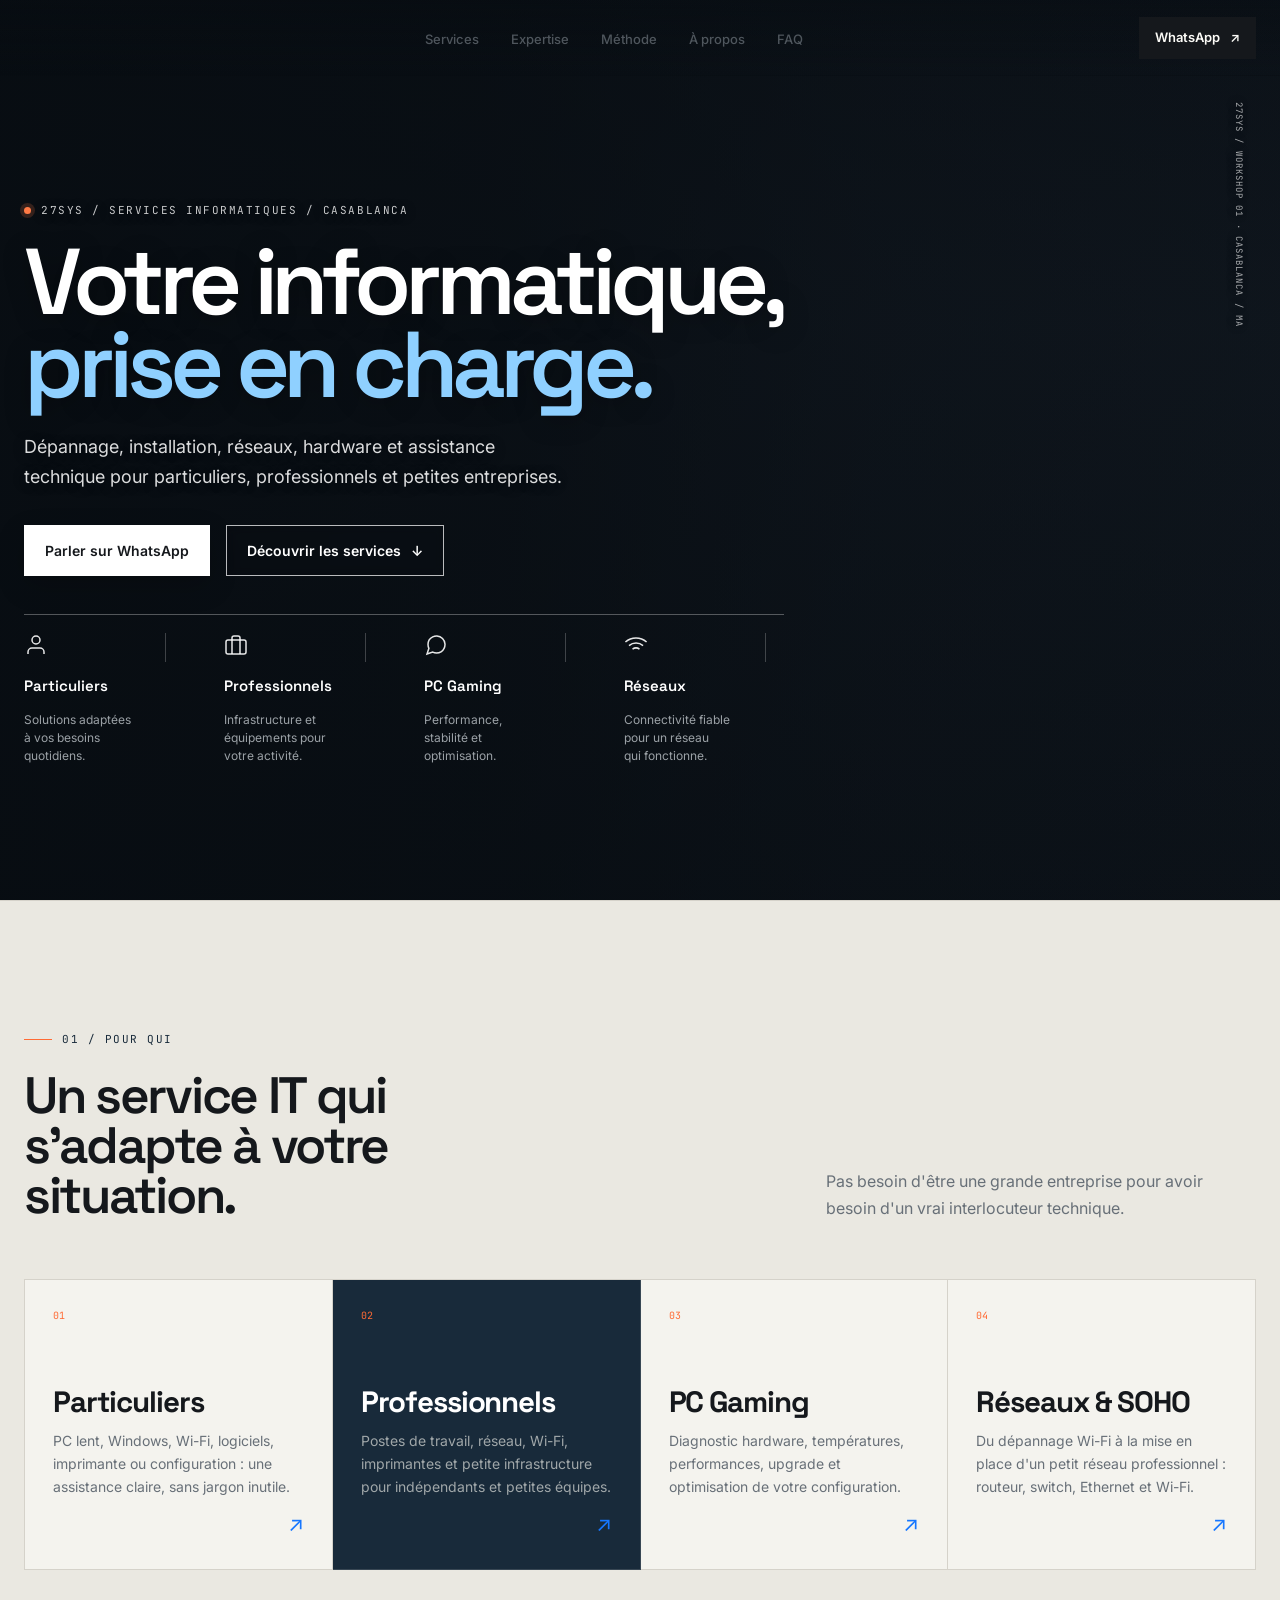
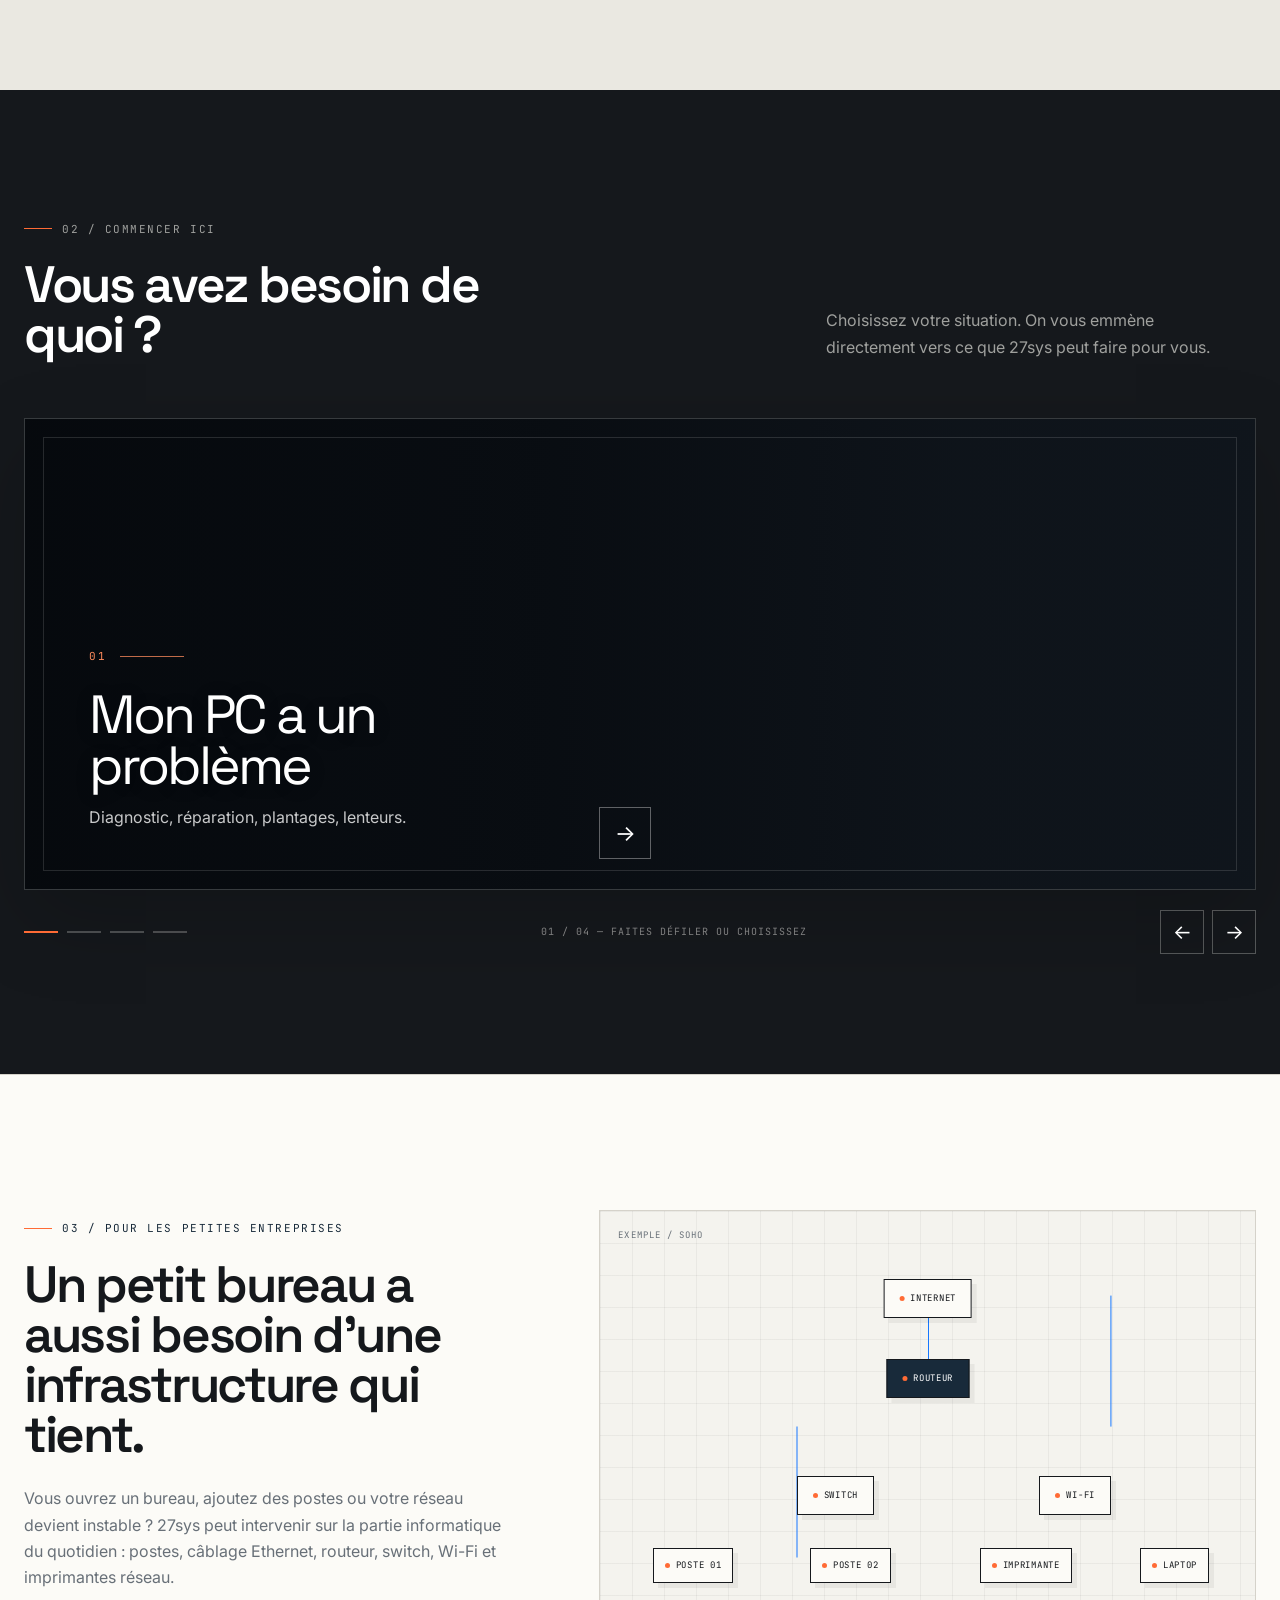
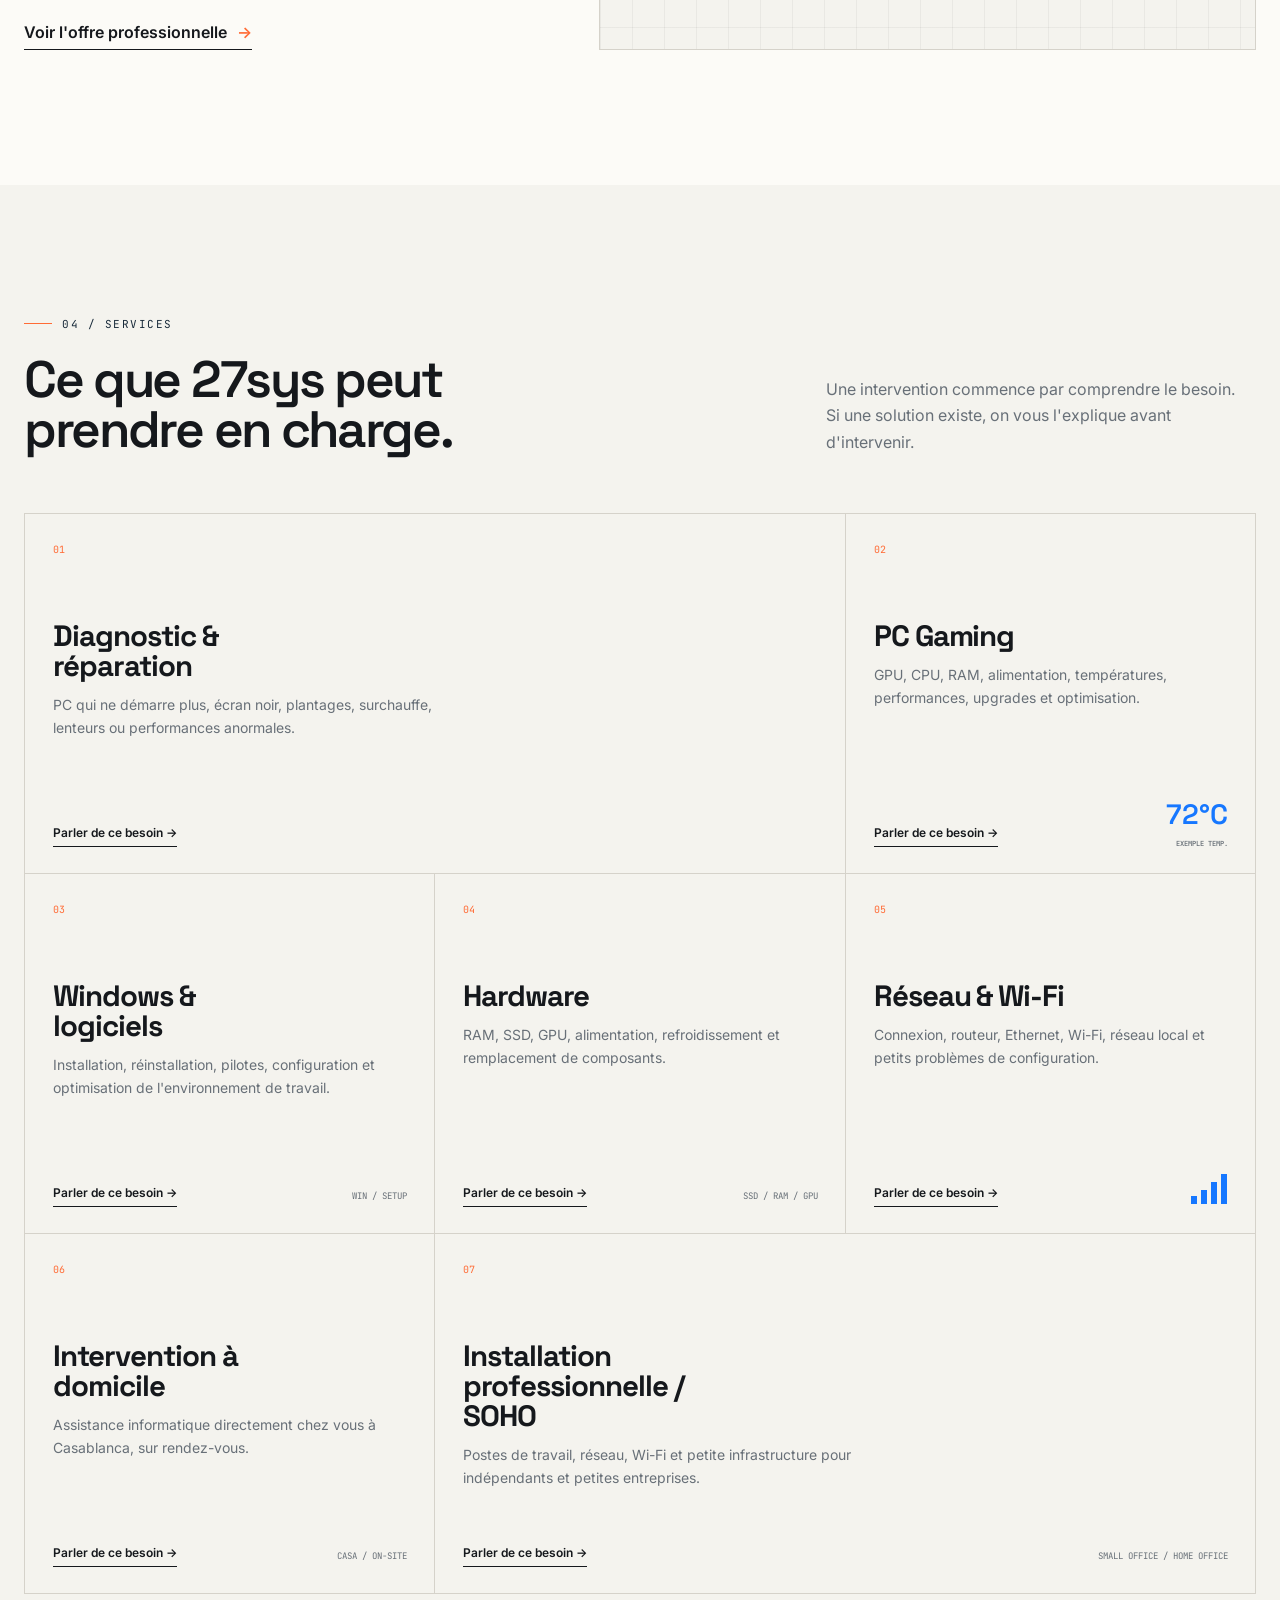
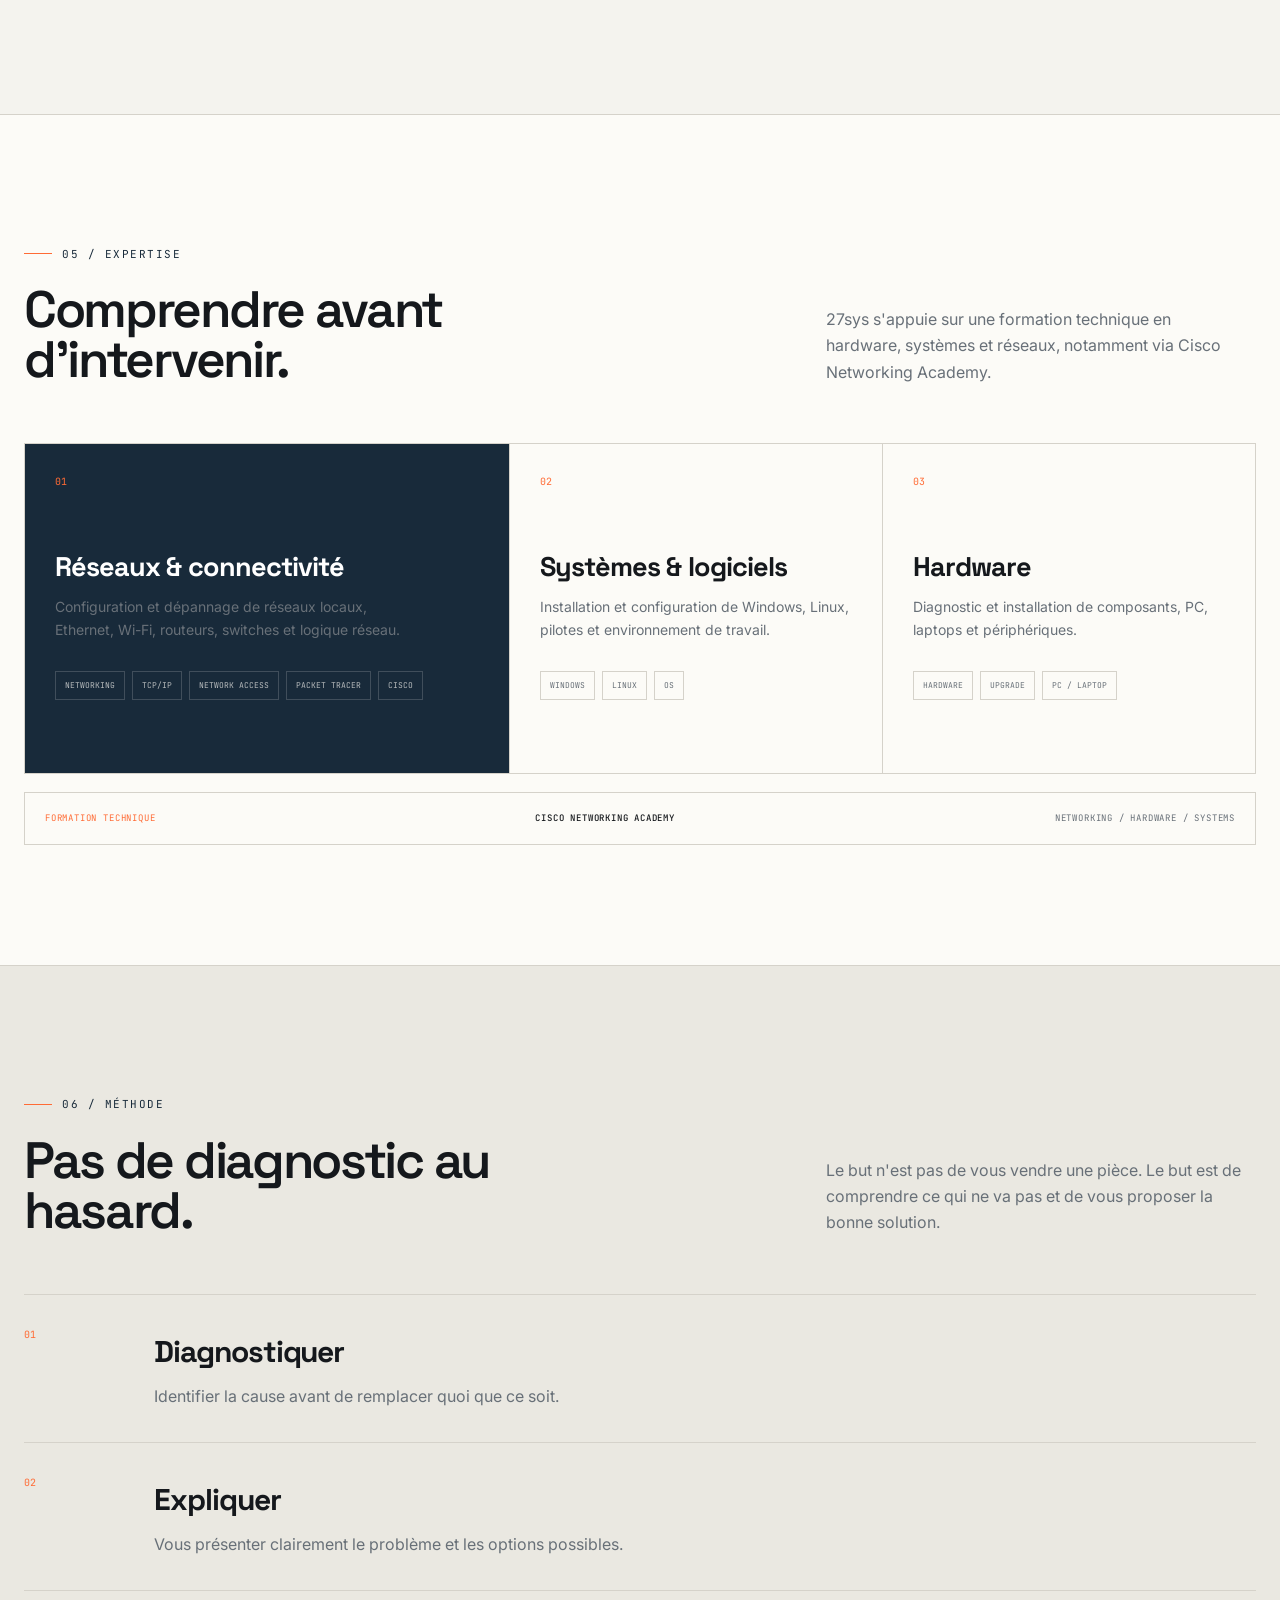
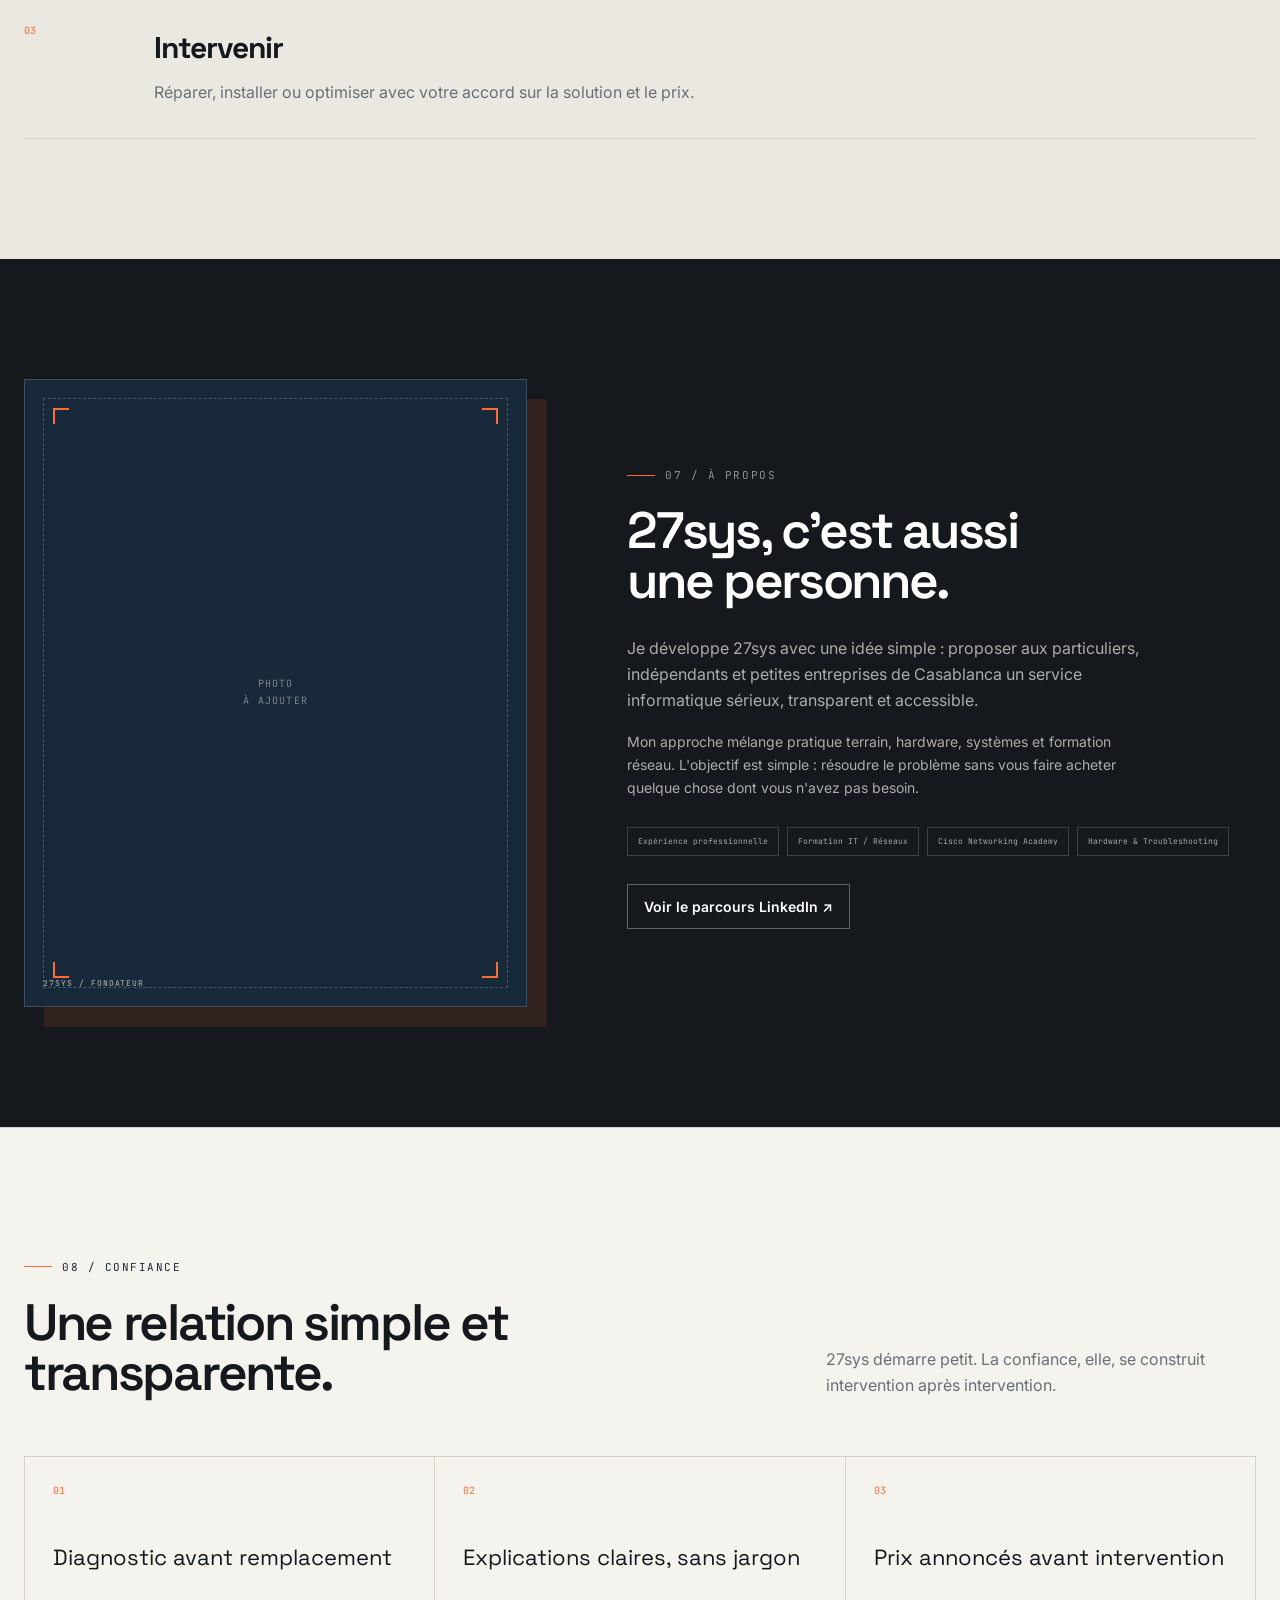
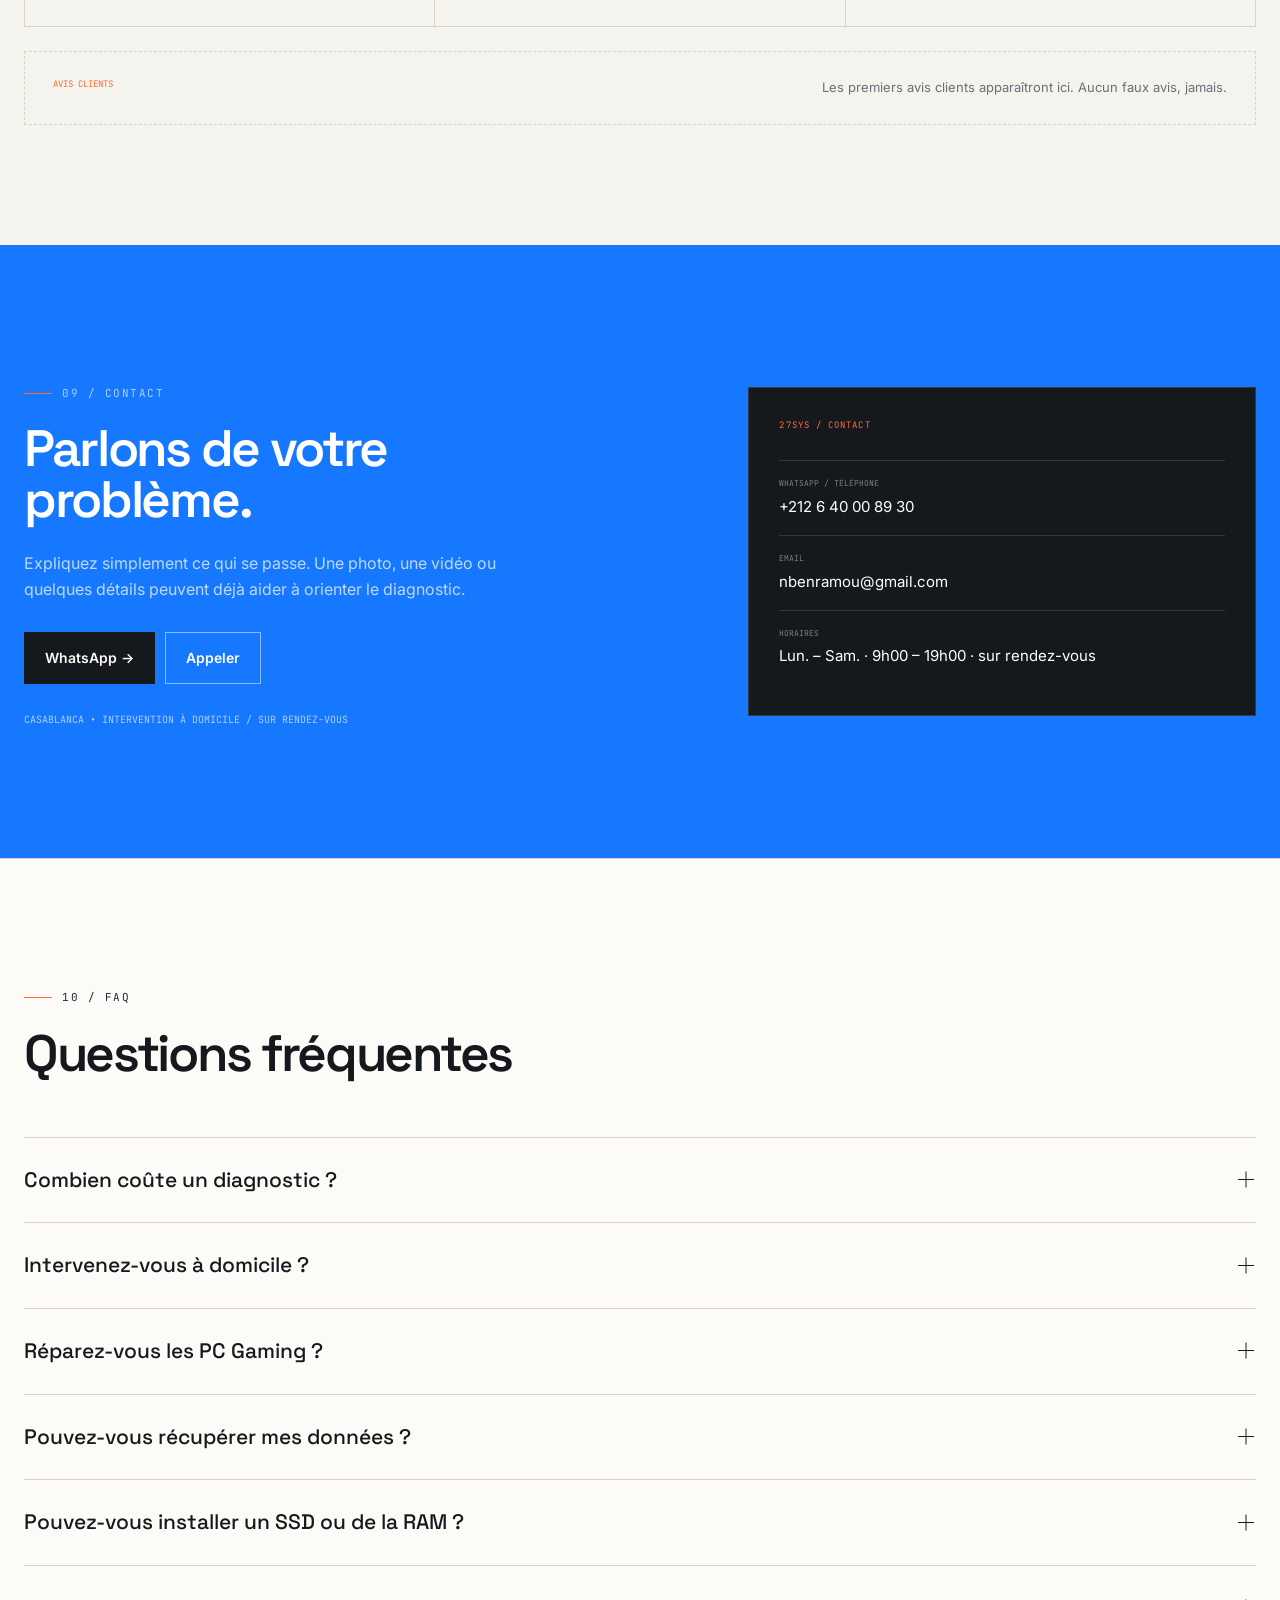
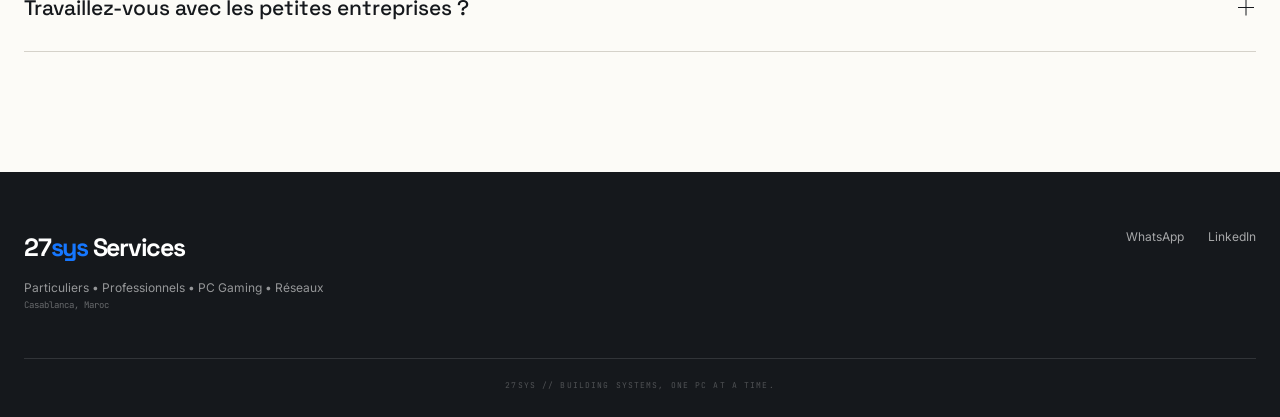
==== commit e8c01fcf: "Replace website logo with 27sys Services brand identity" ====
--- a/index.html
+++ b/index.html
@@ -12,21 +12,18 @@
 <meta property="og:description" content="Dépannage, installation, réseaux, Wi-Fi, PC Gaming et hardware à Casablanca.">
 <meta property="og:locale" content="fr_MA">
 <meta property="og:site_name" content="27sys Services">
-
 <link rel="preconnect" href="https://fonts.googleapis.com">
 <link rel="preconnect" href="https://fonts.gstatic.com" crossorigin>
 <link href="https://fonts.googleapis.com/css2?family=Space+Grotesk:wght@500;600;700&family=Inter:wght@400;500;600&family=JetBrains+Mono:wght@400;500&display=swap" rel="stylesheet">
 <link rel="stylesheet" href="css/style.css">
-<link rel="icon" href="data:image/svg+xml,%3Csvg xmlns='http://www.w3.org/2000/svg' viewBox='0 0 100 100'%3E%3Crect width='100' height='100' fill='%2315181C'/%3E%3Ctext x='50' y='65' font-family='Arial' font-weight='700' font-size='42' fill='%23F4F3EE' text-anchor='middle'%3E27%3C/text%3E%3C/svg%3E">
+<link rel="icon" type="image/webp" href="images/27sys-logo.webp">
 </head>
 <body>
 <a class="skip-link" href="#main">Aller au contenu</a>
-
 <header class="site-header" id="site-header">
   <div class="wrap header-inner">
     <a href="#main" class="logo" aria-label="27sys — retour en haut de page">
-      <span class="logo-mark">27<span class="logo-mark-accent">sys</span></span>
-      <span class="logo-sub">SERVICES</span>
+      <img class="logo-image" src="images/27sys-logo.webp" alt="27sys Services" width="64" height="64">
     </a>
     <nav class="main-nav" id="main-nav" aria-label="Navigation principale">
       <ul>
@@ -43,189 +40,34 @@
     </div>
   </div>
 </header>
-
 <main id="main">
-
   <section class="hero" id="hero">
-    <div class="wrap hero-inner">
-      <div class="hero-copy">
-        <p class="eyebrow"><span class="eyebrow-dot" aria-hidden="true"></span>27SYS / SERVICES INFORMATIQUES / CASABLANCA</p>
-        <h1 class="hero-title">Votre informatique,<br><em>prise en charge.</em></h1>
-        <p class="hero-sub">Dépannage, installation, réseaux, hardware et assistance<br>technique pour particuliers, professionnels et petites entreprises.</p>
-        
-        <div class="hero-ctas">
-          <a class="btn btn-primary" data-cfg-href="waLink" href="#" target="_blank" rel="noopener">Parler sur WhatsApp</a>
-          <a class="btn btn-ghost" href="#services">Découvrir les services <span aria-hidden="true">↓</span></a>
-        </div>
-
-        <div class="hero-facts">
-          <div class="fact-col">
-            <span class="fact-icon">
-              <!-- Icône Personne -->
-              <svg width="24" height="24" viewBox="0 0 24 24" fill="none" stroke="currentColor" stroke-width="1.5"><path d="M20 21v-2a4 4 0 0 0-4-4H8a4 4 0 0 0-4 4v2"></path><circle cx="12" cy="7" r="4"></circle></svg>
-            </span>
-            <strong>Particuliers</strong>
-            <p>Solutions adaptées<br>à vos besoins<br>quotidiens.</p>
-          </div>
-          <div class="fact-col">
-            <span class="fact-icon">
-              <!-- Icône Mallette -->
-              <svg width="24" height="24" viewBox="0 0 24 24" fill="none" stroke="currentColor" stroke-width="1.5"><rect x="2" y="7" width="20" height="14" rx="2" ry="2"></rect><path d="M16 21V5a2 2 0 0 0-2-2h-4a2 2 0 0 0-2 2v16"></path></svg>
-            </span>
-            <strong>Professionnels</strong>
-            <p>Infrastructure et<br>équipements pour<br>votre activité.</p>
-          </div>
-          <div class="fact-col">
-             <span class="fact-icon">
-              <!-- Icône Manette -->
-              <svg width="24" height="24" viewBox="0 0 24 24" fill="none" stroke="currentColor" stroke-width="1.5"><path d="M21 11.5a8.38 8.38 0 0 1-.9 3.8 8.5 8.5 0 0 1-7.6 4.7 8.38 8.38 0 0 1-3.8-.9L3 21l1.9-5.7a8.38 8.38 0 0 1-.9-3.8 8.5 8.5 0 0 1 4.7-7.6 8.38 8.38 0 0 1 3.8-.9h.5a8.48 8.48 0 0 1 8 8v.5z"></path></svg>
-            </span>
-            <strong>PC Gaming</strong>
-            <p>Performance,<br>stabilité et<br>optimisation.</p>
-          </div>
-          <div class="fact-col">
-             <span class="fact-icon">
-              <!-- Icône Wifi -->
-              <svg width="24" height="24" viewBox="0 0 24 24" fill="none" stroke="currentColor" stroke-width="1.5"><path d="M5 12.55a11 11 0 0 1 14.08 0"></path><path d="M1.42 9a16 16 0 0 1 21.16 0"></path><path d="M8.53 16.11a6 6 0 0 1 6.95 0"></path><line x1="12" y1="20" x2="12.01" y2="20"></line></svg>
-            </span>
-            <strong>Réseaux</strong>
-            <p>Connectivité fiable<br>pour un réseau<br>qui fonctionne.</p>
-          </div>
-        </div>
+    <div class="wrap hero-inner"><div class="hero-copy">
+      <p class="eyebrow"><span class="eyebrow-dot" aria-hidden="true"></span>27SYS / SERVICES INFORMATIQUES / CASABLANCA</p>
+      <h1 class="hero-title">Votre informatique,<br><em>prise en charge.</em></h1>
+      <p class="hero-sub">Dépannage, installation, réseaux, hardware et assistance<br>technique pour particuliers, professionnels et petites entreprises.</p>
+      <div class="hero-ctas"><a class="btn btn-primary" data-cfg-href="waLink" href="#" target="_blank" rel="noopener">Parler sur WhatsApp</a><a class="btn btn-ghost" href="#services">Découvrir les services <span aria-hidden="true">↓</span></a></div>
+      <div class="hero-facts">
+        <div class="fact-col"><span class="fact-icon"><svg width="24" height="24" viewBox="0 0 24 24" fill="none" stroke="currentColor" stroke-width="1.5"><path d="M20 21v-2a4 4 0 0 0-4-4H8a4 4 0 0 0-4 4v2"></path><circle cx="12" cy="7" r="4"></circle></svg></span><strong>Particuliers</strong><p>Solutions adaptées<br>à vos besoins<br>quotidiens.</p></div>
+        <div class="fact-col"><span class="fact-icon"><svg width="24" height="24" viewBox="0 0 24 24" fill="none" stroke="currentColor" stroke-width="1.5"><rect x="2" y="7" width="20" height="14" rx="2" ry="2"></rect><path d="M16 21V5a2 2 0 0 0-2-2h-4a2 2 0 0 0-2 2v16"></path></svg></span><strong>Professionnels</strong><p>Infrastructure et<br>équipements pour<br>votre activité.</p></div>
+        <div class="fact-col"><span class="fact-icon"><svg width="24" height="24" viewBox="0 0 24 24" fill="none" stroke="currentColor" stroke-width="1.5"><path d="M21 11.5a8.38 8.38 0 0 1-.9 3.8 8.5 8.5 0 0 1-7.6 4.7 8.38 8.38 0 0 1-3.8-.9L3 21l1.9-5.7a8.38 8.38 0 0 1-.9-3.8 8.5 8.5 0 0 1 4.7-7.6 8.38 8.38 0 0 1 3.8-.9h.5a8.48 8.48 0 0 1 8 8v.5z"></path></svg></span><strong>PC Gaming</strong><p>Performance,<br>stabilité et<br>optimisation.</p></div>
+        <div class="fact-col"><span class="fact-icon"><svg width="24" height="24" viewBox="0 0 24 24" fill="none" stroke="currentColor" stroke-width="1.5"><path d="M5 12.55a11 11 0 0 1 14.08 0"></path><path d="M1.42 9a16 16 0 0 1 21.16 0"></path><path d="M8.53 16.11a6 6 0 0 1 6.95 0"></path><line x1="12" y1="20" x2="12.01" y2="20"></line></svg></span><strong>Réseaux</strong><p>Connectivité fiable<br>pour un réseau<br>qui fonctionne.</p></div>
       </div>
-    </div>
-  </section>
-
-  <section class="segments" id="pour-qui">
-    <div class="wrap">
-      <header class="section-head section-head-split">
-        <div><p class="eyebrow eyebrow-plain">01 / POUR QUI</p><h2 class="section-title">Un service IT qui s'adapte à votre situation.</h2></div>
-        <p class="section-intro">Pas besoin d'être une grande entreprise pour avoir besoin d'un vrai interlocuteur technique.</p>
-      </header>
-      <div class="segments-grid">
-        <article class="bento-card segment-card"><span class="bento-index">01</span><h3>Particuliers</h3><p>PC lent, Windows, Wi-Fi, logiciels, imprimante ou configuration : une assistance claire, sans jargon inutile.</p><span class="card-arrow">↗</span></article>
-        <article class="bento-card segment-card segment-card-dark"><span class="bento-index">02</span><h3>Professionnels</h3><p>Postes de travail, réseau, Wi-Fi, imprimantes et petite infrastructure pour indépendants et petites équipes.</p><span class="card-arrow">↗</span></article>
-        <article class="bento-card segment-card"><span class="bento-index">03</span><h3>PC Gaming</h3><p>Diagnostic hardware, températures, performances, upgrade et optimisation de votre configuration.</p><span class="card-arrow">↗</span></article>
-        <article class="bento-card segment-card"><span class="bento-index">04</span><h3>Réseaux &amp; SOHO</h3><p>Du dépannage Wi-Fi à la mise en place d'un petit réseau professionnel : routeur, switch, Ethernet et Wi-Fi.</p><span class="card-arrow">↗</span></article>
-      </div>
-    </div>
-  </section>
-
-  <section class="ask" id="commencer">
-    <div class="wrap">
-      <header class="section-head section-head-split">
-        <div><p class="eyebrow eyebrow-plain">02 / COMMENCER ICI</p><h2 class="section-title">Vous avez besoin de quoi&nbsp;?</h2></div>
-        <p class="ask-sub">Choisissez votre situation. On vous emmène directement vers ce que 27sys peut faire pour vous.</p>
-      </header>
-      <div class="ask-grid">
-        <a class="ask-card" href="#svc-diagnostic"><span class="ask-number">01</span><span class="ask-card-title">Mon PC a un problème</span><span class="ask-card-desc">Diagnostic, réparation, plantages, lenteurs.</span><span class="ask-card-arrow">→</span></a>
-        <a class="ask-card" href="#svc-pro"><span class="ask-number">02</span><span class="ask-card-title">Je dois équiper mon entreprise</span><span class="ask-card-desc">Postes, réseau, Wi-Fi et installation professionnelle.</span><span class="ask-card-arrow">→</span></a>
-        <a class="ask-card" href="#svc-network"><span class="ask-number">03</span><span class="ask-card-title">J'ai un problème réseau / Wi-Fi</span><span class="ask-card-desc">Connexion, routeur, Ethernet, réseau local.</span><span class="ask-card-arrow">→</span></a>
-        <a class="ask-card" href="#svc-gaming"><span class="ask-number">04</span><span class="ask-card-title">Je veux améliorer mon PC</span><span class="ask-card-desc">Upgrade, optimisation, performances.</span><span class="ask-card-arrow">→</span></a>
-      </div>
-    </div>
-  </section>
-
-  <section class="soho" id="soho">
-    <div class="wrap soho-inner">
-      <div class="soho-copy">
-        <p class="eyebrow eyebrow-plain">03 / POUR LES PETITES ENTREPRISES</p>
-        <h2 class="section-title">Un petit bureau a aussi besoin d'une infrastructure qui tient.</h2>
-        <p>Vous ouvrez un bureau, ajoutez des postes ou votre réseau devient instable ? 27sys peut intervenir sur la partie informatique du quotidien : postes, câblage Ethernet, routeur, switch, Wi-Fi et imprimantes réseau.</p>
-        <a class="text-link" href="#svc-pro">Voir l'offre professionnelle <span>→</span></a>
-      </div>
-      <div class="network-diagram" aria-label="Exemple de petite infrastructure réseau professionnelle">
-        <div class="diagram-label">EXEMPLE / SOHO</div>
-        <div class="diagram-node internet">INTERNET</div>
-        <div class="diagram-line line-v"></div>
-        <div class="diagram-node router">ROUTEUR</div>
-        <div class="diagram-branch left"></div><div class="diagram-branch right"></div>
-        <div class="diagram-node switch">SWITCH</div>
-        <div class="diagram-node wifi">WI-FI</div>
-        <div class="diagram-end end-1">POSTE 01</div><div class="diagram-end end-2">POSTE 02</div><div class="diagram-end end-3">IMPRIMANTE</div>
-        <div class="diagram-end end-4">LAPTOP</div>
-      </div>
-    </div>
-  </section>
-
-  <section class="services" id="services">
-    <div class="wrap">
-      <header class="section-head section-head-split">
-        <div><p class="eyebrow eyebrow-plain">04 / SERVICES</p><h2 class="section-title">Ce que 27sys peut prendre en charge.</h2></div>
-        <p class="section-intro">Une intervention commence par comprendre le besoin. Si une solution existe, on vous l'explique avant d'intervenir.</p>
-      </header>
-      <div class="bento services-grid">
-        <article class="bento-card bento-card--wide" id="svc-diagnostic"><span class="bento-index">01</span><h3>Diagnostic &amp; réparation</h3><p>PC qui ne démarre plus, écran noir, plantages, surchauffe, lenteurs ou performances anormales.</p><a class="bento-wa-link" href="#" data-wa-topic="un problème de PC (diagnostic / réparation)">Parler de ce besoin →</a></article>
-        <article class="bento-card" id="svc-gaming"><span class="bento-index">02</span><h3>PC Gaming</h3><p>GPU, CPU, RAM, alimentation, températures, performances, upgrades et optimisation.</p><span class="service-metric">72°C <small>EXEMPLE TEMP.</small></span><a class="bento-wa-link" href="#" data-wa-topic="un PC Gaming (diagnostic, upgrade, optimisation)">Parler de ce besoin →</a></article>
-        <article class="bento-card" id="svc-windows"><span class="bento-index">03</span><h3>Windows &amp; logiciels</h3><p>Installation, réinstallation, pilotes, configuration et optimisation de l'environnement de travail.</p><span class="service-code">WIN / SETUP</span><a class="bento-wa-link" href="#" data-wa-topic="une installation ou configuration Windows / logiciels">Parler de ce besoin →</a></article>
-        <article class="bento-card" id="svc-hardware"><span class="bento-index">04</span><h3>Hardware</h3><p>RAM, SSD, GPU, alimentation, refroidissement et remplacement de composants.</p><span class="service-code">SSD / RAM / GPU</span><a class="bento-wa-link" href="#" data-wa-topic="un remplacement ou upgrade de composants (RAM, SSD, GPU...)">Parler de ce besoin →</a></article>
-        <article class="bento-card" id="svc-network"><span class="bento-index">05</span><h3>Réseau &amp; Wi-Fi</h3><p>Connexion, routeur, Ethernet, Wi-Fi, réseau local et petits problèmes de configuration.</p><span class="service-signal"><i></i><i></i><i></i><i></i></span><a class="bento-wa-link" href="#" data-wa-topic="un problème réseau ou Wi-Fi">Parler de ce besoin →</a></article>
-        <article class="bento-card" id="svc-home"><span class="bento-index">06</span><h3>Intervention à domicile</h3><p>Assistance informatique directement chez vous à Casablanca, sur rendez-vous.</p><span class="service-code">CASA / ON-SITE</span><a class="bento-wa-link" href="#" data-wa-topic="une intervention à domicile à Casablanca">Parler de ce besoin →</a></article>
-        <article class="bento-card bento-card--wide" id="svc-pro"><span class="bento-index">07</span><h3>Installation professionnelle / SOHO</h3><p>Postes de travail, réseau, Wi-Fi et petite infrastructure pour indépendants et petites entreprises.</p><span class="service-code">SMALL OFFICE / HOME OFFICE</span><a class="bento-wa-link" href="#" data-wa-topic="l'installation d'un réseau ou de postes pour mon entreprise">Parler de ce besoin →</a></article>
-      </div>
-    </div>
-  </section>
-
-  <section class="expertise" id="expertise">
-    <div class="wrap">
-      <header class="section-head section-head-split">
-        <div><p class="eyebrow eyebrow-plain">05 / EXPERTISE</p><h2 class="section-title">Comprendre avant d'intervenir.</h2></div>
-        <p class="expertise-intro">27sys s'appuie sur une formation technique en hardware, systèmes et réseaux, notamment via Cisco Networking Academy.</p>
-      </header>
-      <div class="expertise-grid">
-        <div class="skill-group skill-group-main"><span class="skill-index">01</span><h3>Réseaux &amp; connectivité</h3><p>Configuration et dépannage de réseaux locaux, Ethernet, Wi-Fi, routeurs, switches et logique réseau.</p><div class="skill-tags"><span>NETWORKING</span><span>TCP/IP</span><span>NETWORK ACCESS</span><span>PACKET TRACER</span><span>CISCO</span></div></div>
-        <div class="skill-group"><span class="skill-index">02</span><h3>Systèmes &amp; logiciels</h3><p>Installation et configuration de Windows, Linux, pilotes et environnement de travail.</p><div class="skill-tags"><span>WINDOWS</span><span>LINUX</span><span>OS</span></div></div>
-        <div class="skill-group"><span class="skill-index">03</span><h3>Hardware</h3><p>Diagnostic et installation de composants, PC, laptops et périphériques.</p><div class="skill-tags"><span>HARDWARE</span><span>UPGRADE</span><span>PC / LAPTOP</span></div></div>
-      </div>
-      <div class="credential-note"><span>FORMATION TECHNIQUE</span><strong>CISCO NETWORKING ACADEMY</strong><span>NETWORKING / HARDWARE / SYSTEMS</span></div>
-    </div>
-  </section>
-
-  <section class="method" id="methode">
-    <div class="wrap">
-      <header class="section-head section-head-split"><div><p class="eyebrow eyebrow-plain">06 / MÉTHODE</p><h2 class="section-title">Pas de diagnostic au hasard.</h2></div><p class="section-intro">Le but n'est pas de vous vendre une pièce. Le but est de comprendre ce qui ne va pas et de vous proposer la bonne solution.</p></header>
-      <ol class="method-steps">
-        <li class="method-step"><span class="method-step-index">01</span><div><h3>Diagnostiquer</h3><p>Identifier la cause avant de remplacer quoi que ce soit.</p></div></li>
-        <li class="method-step"><span class="method-step-index">02</span><div><h3>Expliquer</h3><p>Vous présenter clairement le problème et les options possibles.</p></div></li>
-        <li class="method-step"><span class="method-step-index">03</span><div><h3>Intervenir</h3><p>Réparer, installer ou optimiser avec votre accord sur la solution et le prix.</p></div></li>
-      </ol>
-    </div>
-  </section>
-
-  <section class="about" id="apropos">
-    <div class="wrap about-inner">
-      <figure class="about-photo-frame"><img id="about-photo" alt="Nizar, fondateur de 27sys Services" style="display:none;"><div class="photo-placeholder photo-placeholder--about" id="about-photo-placeholder"><span class="placeholder-corner tl"></span><span class="placeholder-corner tr"></span><span class="placeholder-corner bl"></span><span class="placeholder-corner br"></span><span class="placeholder-label">PHOTO<br>À AJOUTER</span></div><figcaption>27SYS / FONDATEUR</figcaption></figure>
-      <div class="about-copy"><p class="eyebrow eyebrow-plain">07 / À PROPOS</p><h2 class="section-title">27sys, c'est aussi une personne.</h2><p class="about-text">Je développe 27sys avec une idée simple : proposer aux particuliers, indépendants et petites entreprises de Casablanca un service informatique sérieux, transparent et accessible.</p><p class="about-text about-text-small">Mon approche mélange pratique terrain, hardware, systèmes et formation réseau. L'objectif est simple : résoudre le problème sans vous faire acheter quelque chose dont vous n'avez pas besoin.</p><ul class="credentials"><li>Expérience professionnelle</li><li>Formation IT / Réseaux</li><li>Cisco Networking Academy</li><li>Hardware &amp; Troubleshooting</li></ul><a class="btn btn-ghost btn-small" id="linkedin-link" data-cfg-href="social.linkedin" href="#" target="_blank" rel="noopener">Voir le parcours LinkedIn ↗</a></div>
-    </div>
-  </section>
-
-  <section class="trust">
-    <div class="wrap">
-      <header class="section-head section-head-split"><div><p class="eyebrow eyebrow-plain">08 / CONFIANCE</p><h2 class="section-title">Une relation simple et transparente.</h2></div><p class="section-intro">27sys démarre petit. La confiance, elle, se construit intervention après intervention.</p></header>
-      <div class="trust-grid"><div class="trust-item"><span class="trust-index">01</span><p>Diagnostic avant remplacement</p></div><div class="trust-item"><span class="trust-index">02</span><p>Explications claires, sans jargon</p></div><div class="trust-item"><span class="trust-index">03</span><p>Prix annoncés avant intervention</p></div></div>
-      <div class="reviews-slot"><p class="reviews-slot-label">AVIS CLIENTS</p><p class="reviews-slot-text">Les premiers avis clients apparaîtront ici. Aucun faux avis, jamais.</p></div>
-    </div>
-  </section>
-
-  <section class="contact" id="contact">
-    <div class="wrap contact-inner"><div class="contact-copy"><p class="eyebrow eyebrow-plain">09 / CONTACT</p><h2 class="section-title">Parlons de votre problème.</h2><p class="contact-text">Expliquez simplement ce qui se passe. Une photo, une vidéo ou quelques détails peuvent déjà aider à orienter le diagnostic.</p><div class="contact-ctas"><a class="btn btn-primary" data-cfg-href="waLink" href="#" target="_blank" rel="noopener">WhatsApp →</a><a class="btn btn-ghost" data-cfg-href="telLink" href="#">Appeler</a></div><p class="contact-area" data-cfg="location.areaLabel">Casablanca • Intervention à domicile / sur rendez-vous</p></div><div class="contact-panel"><p class="contact-panel-label">27SYS / CONTACT</p><dl class="contact-details"><div><dt>WhatsApp / Téléphone</dt><dd data-cfg="contact.phoneDisplay">+212 6 40 00 89 30</dd></div><div><dt>Email</dt><dd data-cfg="contact.email">nbenramou@gmail.com</dd></div><div><dt>Horaires</dt><dd data-cfg="location.hours">Lun. – Sam. · 9h00 – 19h00</dd></div></dl></div></div>
-  </section>
-
-  <section class="faq" id="faq">
-    <div class="wrap"><header class="section-head"><p class="eyebrow eyebrow-plain">10 / FAQ</p><h2 class="section-title">Questions fréquentes</h2></header><div class="faq-list">
-      <div class="faq-item"><h3><button class="faq-trigger" aria-expanded="false">Combien coûte un diagnostic&nbsp;?<span class="faq-icon"></span></button></h3><div class="faq-panel"><p id="faq-pricing-answer">Le prix du diagnostic vous est communiqué avant toute intervention, une fois le problème décrit. Aucune réparation n'est effectuée sans votre accord sur le prix annoncé.</p></div></div>
-      <div class="faq-item"><h3><button class="faq-trigger" aria-expanded="false">Intervenez-vous à domicile&nbsp;?<span class="faq-icon"></span></button></h3><div class="faq-panel"><p>Oui, à Casablanca et dans la périphérie, sur rendez-vous. Certains diagnostics peuvent aussi être réalisés à distance selon le problème.</p></div></div>
-      <div class="faq-item"><h3><button class="faq-trigger" aria-expanded="false">Réparez-vous les PC Gaming&nbsp;?<span class="faq-icon"></span></button></h3><div class="faq-panel"><p>Oui. Diagnostic GPU, CPU, RAM et alimentation, contrôle des températures, nettoyage, upgrades et optimisation des performances.</p></div></div>
-      <div class="faq-item"><h3><button class="faq-trigger" aria-expanded="false">Pouvez-vous récupérer mes données&nbsp;?<span class="faq-icon"></span></button></h3><div class="faq-panel"><p>Selon la nature de la panne, une récupération peut être envisagée. La faisabilité est évaluée avant intervention, sans garantie automatique de résultat.</p></div></div>
-      <div class="faq-item"><h3><button class="faq-trigger" aria-expanded="false">Pouvez-vous installer un SSD ou de la RAM&nbsp;?<span class="faq-icon"></span></button></h3><div class="faq-panel"><p>Oui, l'installation et le remplacement de composants font partie des services proposés, avec conseils adaptés à votre configuration.</p></div></div>
-      <div class="faq-item"><h3><button class="faq-trigger" aria-expanded="false">Travaillez-vous avec les petites entreprises&nbsp;?<span class="faq-icon"></span></button></h3><div class="faq-panel"><p>Oui. 27sys peut intervenir pour du dépannage ponctuel, l'installation de postes ou d'un petit réseau professionnel, ainsi qu'un suivi régulier selon le besoin.</p></div></div>
     </div></div>
   </section>
+  <section class="segments" id="pour-qui"><div class="wrap"><header class="section-head section-head-split"><div><p class="eyebrow eyebrow-plain">01 / POUR QUI</p><h2 class="section-title">Un service IT qui s'adapte à votre situation.</h2></div><p class="section-intro">Pas besoin d'être une grande entreprise pour avoir besoin d'un vrai interlocuteur technique.</p></header><div class="segments-grid"><article class="bento-card segment-card"><span class="bento-index">01</span><h3>Particuliers</h3><p>PC lent, Windows, Wi-Fi, logiciels, imprimante ou configuration : une assistance claire, sans jargon inutile.</p><span class="card-arrow">↗</span></article><article class="bento-card segment-card segment-card-dark"><span class="bento-index">02</span><h3>Professionnels</h3><p>Postes de travail, réseau, Wi-Fi, imprimantes et petite infrastructure pour indépendants et petites équipes.</p><span class="card-arrow">↗</span></article><article class="bento-card segment-card"><span class="bento-index">03</span><h3>PC Gaming</h3><p>Diagnostic hardware, températures, performances, upgrade et optimisation de votre configuration.</p><span class="card-arrow">↗</span></article><article class="bento-card segment-card"><span class="bento-index">04</span><h3>Réseaux &amp; SOHO</h3><p>Du dépannage Wi-Fi à la mise en place d'un petit réseau professionnel : routeur, switch, Ethernet et Wi-Fi.</p><span class="card-arrow">↗</span></article></div></div></section>
+  <section class="ask" id="commencer"><div class="wrap"><header class="section-head section-head-split"><div><p class="eyebrow eyebrow-plain">02 / COMMENCER ICI</p><h2 class="section-title">Vous avez besoin de quoi&nbsp;?</h2></div><p class="ask-sub">Choisissez votre situation. On vous emmène directement vers ce que 27sys peut faire pour vous.</p></header><div class="ask-grid"><a class="ask-card" href="#svc-diagnostic"><span class="ask-number">01</span><span class="ask-card-title">Mon PC a un problème</span><span class="ask-card-desc">Diagnostic, réparation, plantages, lenteurs.</span><span class="ask-card-arrow">→</span></a><a class="ask-card" href="#svc-pro"><span class="ask-number">02</span><span class="ask-card-title">Je dois équiper mon entreprise</span><span class="ask-card-desc">Postes, réseau, Wi-Fi et installation professionnelle.</span><span class="ask-card-arrow">→</span></a><a class="ask-card" href="#svc-network"><span class="ask-number">03</span><span class="ask-card-title">J'ai un problème réseau / Wi-Fi</span><span class="ask-card-desc">Connexion, routeur, Ethernet, réseau local.</span><span class="ask-card-arrow">→</span></a><a class="ask-card" href="#svc-gaming"><span class="ask-number">04</span><span class="ask-card-title">Je veux améliorer mon PC</span><span class="ask-card-desc">Upgrade, optimisation, performances.</span><span class="ask-card-arrow">→</span></a></div></div></section>
+  <section class="soho" id="soho"><div class="wrap soho-inner"><div class="soho-copy"><p class="eyebrow eyebrow-plain">03 / POUR LES PETITES ENTREPRISES</p><h2 class="section-title">Un petit bureau a aussi besoin d'une infrastructure qui tient.</h2><p>Vous ouvrez un bureau, ajoutez des postes ou votre réseau devient instable ? 27sys peut intervenir sur la partie informatique du quotidien : postes, câblage Ethernet, routeur, switch, Wi-Fi et imprimantes réseau.</p><a class="text-link" href="#svc-pro">Voir l'offre professionnelle <span>→</span></a></div><div class="network-diagram" aria-label="Exemple de petite infrastructure réseau professionnelle"><div class="diagram-label">EXEMPLE / SOHO</div><div class="diagram-node internet">INTERNET</div><div class="diagram-line line-v"></div><div class="diagram-node router">ROUTEUR</div><div class="diagram-branch left"></div><div class="diagram-branch right"></div><div class="diagram-node switch">SWITCH</div><div class="diagram-node wifi">WI-FI</div><div class="diagram-end end-1">POSTE 01</div><div class="diagram-end end-2">POSTE 02</div><div class="diagram-end end-3">IMPRIMANTE</div><div class="diagram-end end-4">LAPTOP</div></div></div></section>
+  <section class="services" id="services"><div class="wrap"><header class="section-head section-head-split"><div><p class="eyebrow eyebrow-plain">04 / SERVICES</p><h2 class="section-title">Ce que 27sys peut prendre en charge.</h2></div><p class="section-intro">Une intervention commence par comprendre le besoin. Si une solution existe, on vous l'explique avant d'intervenir.</p></header><div class="bento services-grid"><article class="bento-card bento-card--wide" id="svc-diagnostic"><span class="bento-index">01</span><h3>Diagnostic &amp; réparation</h3><p>PC qui ne démarre plus, écran noir, plantages, surchauffe, lenteurs ou performances anormales.</p><a class="bento-wa-link" href="#" data-wa-topic="un problème de PC (diagnostic / réparation)">Parler de ce besoin →</a></article><article class="bento-card" id="svc-gaming"><span class="bento-index">02</span><h3>PC Gaming</h3><p>GPU, CPU, RAM, alimentation, températures, performances, upgrades et optimisation.</p><span class="service-metric">72°C <small>EXEMPLE TEMP.</small></span><a class="bento-wa-link" href="#" data-wa-topic="un PC Gaming (diagnostic, upgrade, optimisation)">Parler de ce besoin →</a></article><article class="bento-card" id="svc-windows"><span class="bento-index">03</span><h3>Windows &amp; logiciels</h3><p>Installation, réinstallation, pilotes, configuration et optimisation de l'environnement de travail.</p><span class="service-code">WIN / SETUP</span><a class="bento-wa-link" href="#" data-wa-topic="une installation ou configuration Windows / logiciels">Parler de ce besoin →</a></article><article class="bento-card" id="svc-hardware"><span class="bento-index">04</span><h3>Hardware</h3><p>RAM, SSD, GPU, alimentation, refroidissement et remplacement de composants.</p><span class="service-code">SSD / RAM / GPU</span><a class="bento-wa-link" href="#" data-wa-topic="un remplacement ou upgrade de composants (RAM, SSD, GPU...)">Parler de ce besoin →</a></article><article class="bento-card" id="svc-network"><span class="bento-index">05</span><h3>Réseau &amp; Wi-Fi</h3><p>Connexion, routeur, Ethernet, Wi-Fi, réseau local et petits problèmes de configuration.</p><span class="service-signal"><i></i><i></i><i></i><i></i></span><a class="bento-wa-link" href="#" data-wa-topic="un problème réseau ou Wi-Fi">Parler de ce besoin →</a></article><article class="bento-card" id="svc-home"><span class="bento-index">06</span><h3>Intervention à domicile</h3><p>Assistance informatique directement chez vous à Casablanca, sur rendez-vous.</p><span class="service-code">CASA / ON-SITE</span><a class="bento-wa-link" href="#" data-wa-topic="une intervention à domicile à Casablanca">Parler de ce besoin →</a></article><article class="bento-card bento-card--wide" id="svc-pro"><span class="bento-index">07</span><h3>Installation professionnelle / SOHO</h3><p>Postes de travail, réseau, Wi-Fi et petite infrastructure pour indépendants et petites entreprises.</p><span class="service-code">SMALL OFFICE / HOME OFFICE</span><a class="bento-wa-link" href="#" data-wa-topic="l'installation d'un réseau ou de postes pour mon entreprise">Parler de ce besoin →</a></article></div></div></section>
+  <section class="expertise" id="expertise"><div class="wrap"><header class="section-head section-head-split"><div><p class="eyebrow eyebrow-plain">05 / EXPERTISE</p><h2 class="section-title">Comprendre avant d'intervenir.</h2></div><p class="expertise-intro">27sys s'appuie sur une formation technique en hardware, systèmes et réseaux, notamment via Cisco Networking Academy.</p></header><div class="expertise-grid"><div class="skill-group skill-group-main"><span class="skill-index">01</span><h3>Réseaux &amp; connectivité</h3><p>Configuration et dépannage de réseaux locaux, Ethernet, Wi-Fi, routeurs, switches et logique réseau.</p><div class="skill-tags"><span>NETWORKING</span><span>TCP/IP</span><span>NETWORK ACCESS</span><span>PACKET TRACER</span><span>CISCO</span></div></div><div class="skill-group"><span class="skill-index">02</span><h3>Systèmes &amp; logiciels</h3><p>Installation et configuration de Windows, Linux, pilotes et environnement de travail.</p><div class="skill-tags"><span>WINDOWS</span><span>LINUX</span><span>OS</span></div></div><div class="skill-group"><span class="skill-index">03</span><h3>Hardware</h3><p>Diagnostic et installation de composants, PC, laptops et périphériques.</p><div class="skill-tags"><span>HARDWARE</span><span>UPGRADE</span><span>PC / LAPTOP</span></div></div></div><div class="credential-note"><span>FORMATION TECHNIQUE</span><strong>CISCO NETWORKING ACADEMY</strong><span>NETWORKING / HARDWARE / SYSTEMS</span></div></div></section>
+  <section class="method" id="methode"><div class="wrap"><header class="section-head section-head-split"><div><p class="eyebrow eyebrow-plain">06 / MÉTHODE</p><h2 class="section-title">Pas de diagnostic au hasard.</h2></div><p class="section-intro">Le but n'est pas de vous vendre une pièce. Le but est de comprendre ce qui ne va pas et de vous proposer la bonne solution.</p></header><ol class="method-steps"><li class="method-step"><span class="method-step-index">01</span><div><h3>Diagnostiquer</h3><p>Identifier la cause avant de remplacer quoi que ce soit.</p></div></li><li class="method-step"><span class="method-step-index">02</span><div><h3>Expliquer</h3><p>Vous présenter clairement le problème et les options possibles.</p></div></li><li class="method-step"><span class="method-step-index">03</span><div><h3>Intervenir</h3><p>Réparer, installer ou optimiser avec votre accord sur la solution et le prix.</p></div></li></ol></div></section>
+  <section class="about" id="apropos"><div class="wrap about-inner"><figure class="about-photo-frame"><img id="about-photo" alt="Nizar, fondateur de 27sys Services" style="display:none;"><div class="photo-placeholder photo-placeholder--about" id="about-photo-placeholder"><span class="placeholder-corner tl"></span><span class="placeholder-corner tr"></span><span class="placeholder-corner bl"></span><span class="placeholder-corner br"></span><span class="placeholder-label">PHOTO<br>À AJOUTER</span></div><figcaption>27SYS / FONDATEUR</figcaption></figure><div class="about-copy"><p class="eyebrow eyebrow-plain">07 / À PROPOS</p><h2 class="section-title">27sys, c'est aussi une personne.</h2><p class="about-text">Je développe 27sys avec une idée simple : proposer aux particuliers, indépendants et petites entreprises de Casablanca un service informatique sérieux, transparent et accessible.</p><p class="about-text about-text-small">Mon approche mélange pratique terrain, hardware, systèmes et formation réseau. L'objectif est simple : résoudre le problème sans vous faire acheter quelque chose dont vous n'avez pas besoin.</p><ul class="credentials"><li>Expérience professionnelle</li><li>Formation IT / Réseaux</li><li>Cisco Networking Academy</li><li>Hardware &amp; Troubleshooting</li></ul><a class="btn btn-ghost btn-small" id="linkedin-link" data-cfg-href="social.linkedin" href="#" target="_blank" rel="noopener">Voir le parcours LinkedIn ↗</a></div></div></section>
+  <section class="trust"><div class="wrap"><header class="section-head section-head-split"><div><p class="eyebrow eyebrow-plain">08 / CONFIANCE</p><h2 class="section-title">Une relation simple et transparente.</h2></div><p class="section-intro">27sys démarre petit. La confiance, elle, se construit intervention après intervention.</p></header><div class="trust-grid"><div class="trust-item"><span class="trust-index">01</span><p>Diagnostic avant remplacement</p></div><div class="trust-item"><span class="trust-index">02</span><p>Explications claires, sans jargon</p></div><div class="trust-item"><span class="trust-index">03</span><p>Prix annoncés avant intervention</p></div></div><div class="reviews-slot"><p class="reviews-slot-label">AVIS CLIENTS</p><p class="reviews-slot-text">Les premiers avis clients apparaîtront ici. Aucun faux avis, jamais.</p></div></div></section>
+  <section class="contact" id="contact"><div class="wrap contact-inner"><div class="contact-copy"><p class="eyebrow eyebrow-plain">09 / CONTACT</p><h2 class="section-title">Parlons de votre problème.</h2><p class="contact-text">Expliquez simplement ce qui se passe. Une photo, une vidéo ou quelques détails peuvent déjà aider à orienter le diagnostic.</p><div class="contact-ctas"><a class="btn btn-primary" data-cfg-href="waLink" href="#" target="_blank" rel="noopener">WhatsApp →</a><a class="btn btn-ghost" data-cfg-href="telLink" href="#">Appeler</a></div><p class="contact-area" data-cfg="location.areaLabel">Casablanca • Intervention à domicile / sur rendez-vous</p></div><div class="contact-panel"><p class="contact-panel-label">27SYS / CONTACT</p><dl class="contact-details"><div><dt>WhatsApp / Téléphone</dt><dd data-cfg="contact.phoneDisplay">+212 6 40 00 89 30</dd></div><div><dt>Email</dt><dd data-cfg="contact.email">nbenramou@gmail.com</dd></div><div><dt>Horaires</dt><dd data-cfg="location.hours">Lun. – Sam. · 9h00 – 19h00</dd></div></dl></div></div></section>
+  <section class="faq" id="faq"><div class="wrap"><header class="section-head"><p class="eyebrow eyebrow-plain">10 / FAQ</p><h2 class="section-title">Questions fréquentes</h2></header><div class="faq-list"><div class="faq-item"><h3><button class="faq-trigger" aria-expanded="false">Combien coûte un diagnostic&nbsp;?<span class="faq-icon"></span></button></h3><div class="faq-panel"><p id="faq-pricing-answer">Le prix du diagnostic vous est communiqué avant toute intervention, une fois le problème décrit. Aucune réparation n'est effectuée sans votre accord sur le prix annoncé.</p></div></div><div class="faq-item"><h3><button class="faq-trigger" aria-expanded="false">Intervenez-vous à domicile&nbsp;?<span class="faq-icon"></span></button></h3><div class="faq-panel"><p>Oui, à Casablanca et dans la périphérie, sur rendez-vous. Certains diagnostics peuvent aussi être réalisés à distance selon le problème.</p></div></div><div class="faq-item"><h3><button class="faq-trigger" aria-expanded="false">Réparez-vous les PC Gaming&nbsp;?<span class="faq-icon"></span></button></h3><div class="faq-panel"><p>Oui. Diagnostic GPU, CPU, RAM et alimentation, contrôle des températures, nettoyage, upgrades et optimisation des performances.</p></div></div><div class="faq-item"><h3><button class="faq-trigger" aria-expanded="false">Pouvez-vous récupérer mes données&nbsp;?<span class="faq-icon"></span></button></h3><div class="faq-panel"><p>Selon la nature de la panne, une récupération peut être envisagée. La faisabilité est évaluée avant intervention, sans garantie automatique de résultat.</p></div></div><div class="faq-item"><h3><button class="faq-trigger" aria-expanded="false">Pouvez-vous installer un SSD ou de la RAM&nbsp;?<span class="faq-icon"></span></button></h3><div class="faq-panel"><p>Oui, l'installation et le remplacement de composants font partie des services proposés, avec conseils adaptés à votre configuration.</p></div></div><div class="faq-item"><h3><button class="faq-trigger" aria-expanded="false">Travaillez-vous avec les petites entreprises&nbsp;?<span class="faq-icon"></span></button></h3><div class="faq-panel"><p>Oui. 27sys peut intervenir pour du dépannage ponctuel, l'installation de postes ou d'un petit réseau professionnel, ainsi qu'un suivi régulier selon le besoin.</p></div></div></div></div></section>
 </main>
-
 <footer class="site-footer"><div class="wrap footer-inner"><div class="footer-col"><span class="logo-mark logo-mark--footer">27<span class="logo-mark-accent">sys</span> Services</span><p class="footer-tagline" data-cfg="business.tagline">Particuliers • Professionnels • PC Gaming • Réseaux</p><p class="footer-location">Casablanca, Maroc</p></div><nav class="footer-links" aria-label="Liens"><a data-cfg-href="waLink" href="#" target="_blank" rel="noopener">WhatsApp</a><a id="footer-linkedin" data-cfg-href="social.linkedin" href="#" target="_blank" rel="noopener">LinkedIn</a><a id="footer-google" data-cfg-href="social.googleBusiness" href="#" target="_blank" rel="noopener">Google Business</a></nav></div><p class="footer-signature" data-cfg="business.footerSignature">27SYS // BUILDING SYSTEMS, ONE PC AT A TIME.</p></footer>
 <a class="mobile-wa-fab" data-cfg-href="waLink" href="#" target="_blank" rel="noopener" aria-label="Contacter 27sys sur WhatsApp">WhatsApp <span>↗</span></a>
-
 <script src="js/config.js"></script>
 <script src="js/main.js"></script>
 </body>
--- a/css/style.css
+++ b/css/style.css
@@ -3,7 +3,121 @@
 .eyebrow{display:inline-flex;align-items:center;gap:10px;margin-bottom:22px;color:var(--navy);font-family:var(--mono);font-size:11px;letter-spacing:.14em;text-transform:uppercase}.eyebrow-dot{width:7px;height:7px;border-radius:50%;background:var(--orange);box-shadow:0 0 0 4px rgba(255,107,53,.13)}.eyebrow-plain:before{content:'';display:block;width:28px;height:1px;background:var(--orange)}.section-title{max-width:15ch;font-family:var(--display);font-size:clamp(2.2rem,4vw,4.25rem);line-height:.98;letter-spacing:-.045em;font-weight:600}.section-head{margin-bottom:58px}.section-head-split{display:grid;grid-template-columns:minmax(0,1fr) minmax(260px,430px);gap:60px;align-items:end}.section-intro,.ask-sub,.expertise-intro{color:var(--muted);font-size:16px;max-width:42ch}.text-link{display:inline-flex;gap:10px;align-items:center;margin-top:28px;font-weight:600;border-bottom:1px solid var(--ink);padding-bottom:4px}.text-link span{color:var(--orange)}
 .btn{display:inline-flex;align-items:center;justify-content:center;gap:10px;min-height:48px;padding:13px 20px;border:1px solid var(--ink);font-size:14px;font-weight:600;transition:.25s var(--ease)}.btn:hover{transform:translateY(-2px)}.btn-primary{background:var(--ink);color:var(--white)}.btn-primary:hover{background:var(--blue);border-color:var(--blue)}.btn-ghost{background:transparent}.btn-ghost:hover{background:var(--ink);color:#fff}.btn-compact{min-height:40px;padding:9px 15px;font-size:13px}.btn-small{min-height:42px;padding:10px 16px}
 .site-header{position:fixed;inset:0 0 auto;z-index:100;height:76px;border-bottom:1px solid transparent;transition:.3s var(--ease)}.site-header.is-scrolled{background:rgba(244,243,238,.94);border-bottom-color:var(--line);backdrop-filter:blur(14px)}.header-inner{height:76px;display:flex;align-items:center;justify-content:space-between;gap:30px}.logo{display:flex;align-items:baseline;gap:10px}.logo-mark{font-family:var(--display);font-size:22px;font-weight:700;letter-spacing:-.05em}.logo-mark-accent{color:var(--blue)}.logo-sub{color:var(--muted);font-family:var(--mono);font-size:9px;letter-spacing:.12em}.main-nav ul{display:flex;gap:32px}.main-nav a{position:relative;color:#4F565D;font-size:13px;font-weight:500}.main-nav a:after{content:'';position:absolute;left:0;bottom:-7px;width:0;height:2px;background:var(--orange);transition:.25s var(--ease)}.main-nav a:hover{color:var(--ink)}.main-nav a:hover:after{width:100%}.header-actions{display:flex;align-items:center;gap:12px}.nav-toggle{display:none;width:40px;height:40px;border:1px solid var(--line)}.nav-toggle span{display:block;width:17px;height:1.5px;margin:4px auto;background:var(--ink);transition:.25s var(--ease)}.nav-toggle[aria-expanded=true] span:nth-child(1){transform:translateY(5.5px) rotate(45deg)}.nav-toggle[aria-expanded=true] span:nth-child(2){opacity:0}.nav-toggle[aria-expanded=true] span:nth-child(3){transform:translateY(-5.5px) rotate(-45deg)}
-.hero{position:relative;min-height:780px;padding:160px 0 105px;background:var(--paper);overflow:hidden}.hero:before{content:'27';position:absolute;right:-.03em;bottom:-.22em;font-family:var(--display);font-size:min(48vw,680px);line-height:.7;font-weight:700;letter-spacing:-.1em;color:rgba(21,24,28,.035);pointer-events:none}.hero-grid{position:absolute;inset:0;background-image:linear-gradient(to right,rgba(21,24,28,.055) 1px,transparent 1px);background-size:8.333% 100%;opacity:.3}.hero-inner{position:relative;z-index:1;display:grid;grid-template-columns:minmax(0,1.08fr) minmax(400px,.92fr);gap:80px;align-items:center}.hero-title{max-width:850px;margin-bottom:28px;font-family:var(--display);font-size:clamp(4rem,7.2vw,7.4rem);line-height:.88;letter-spacing:-.065em;font-weight:600}.hero-title em{color:var(--blue);font-style:normal}.hero-sub{max-width:680px;margin-bottom:36px;color:#515A62;font-size:18px}.hero-sub strong{color:var(--ink)}.hero-ctas{display:flex;gap:12px;flex-wrap:wrap;margin-bottom:44px}.hero-facts{display:flex;flex-wrap:wrap;border-top:1px solid var(--line);padding-top:17px}.hero-facts span{padding-right:22px;margin:0 22px 9px 0;border-right:1px solid var(--line);font-family:var(--mono);font-size:10px;letter-spacing:.06em;text-transform:uppercase;color:var(--muted)}.hero-facts span:last-child{border:0}.hero-facts b{color:var(--orange);margin-right:6px}
+.hero {
+  position: relative;
+  min-height: 800px;
+  padding: 160px 0 60px;
+  background-color: var(--ink);
+  background-image: 
+    linear-gradient(to right, rgba(21, 24, 28, 0.9) 0%, rgba(21, 24, 28, 0.7) 40%, transparent 100%),
+    url('../images/Hero-technicien2.png');
+  background-size: cover;
+  background-position: center right;
+  overflow: hidden;
+  color: #fff;
+}
+
+/* On supprime le pseudo-élément "27" géant qui n'est plus pertinent */
+.hero:before, .hero-grid { 
+  display: none; 
+}
+
+.hero-inner {
+  position: relative;
+  z-index: 1;
+  display: block; /* On enlève la grid à 2 colonnes car l'image est en fond */
+}
+
+.hero-copy {
+  max-width: 650px; /* On limite la largeur du texte à gauche */
+}
+
+.hero .eyebrow {
+  color: #a0a6ab; /* Rendre le petit texte du haut visible sur fond sombre */
+}
+
+.hero-title {
+  margin-bottom: 28px;
+  font-family: var(--display);
+  font-size: clamp(3.5rem, 6vw, 5.5rem);
+  line-height: .92;
+  letter-spacing: -.05em;
+  font-weight: 600;
+  color: #fff;
+}
+
+.hero-title em {
+  color: var(--blue);
+  font-style: normal;
+}
+
+.hero-sub {
+  margin-bottom: 36px;
+  color: #cdd2d6; /* Gris clair pour la description */
+  font-size: 17px;
+  line-height: 1.6;
+}
+
+.hero-ctas {
+  display: flex;
+  gap: 16px;
+  flex-wrap: wrap;
+  margin-bottom: 60px;
+}
+
+/* Style spécifique pour les boutons sur fond sombre */
+.hero .btn-primary {
+  background: var(--blue);
+  border-color: var(--blue);
+  color: #fff;
+}
+.hero .btn-primary:hover {
+  background: #fff;
+  color: var(--ink);
+  border-color: #fff;
+}
+.hero .btn-ghost {
+  border-color: rgba(255,255,255,0.4);
+  color: #fff;
+}
+.hero .btn-ghost:hover {
+  background: rgba(255,255,255,0.1);
+  border-color: #fff;
+}
+
+/* La nouvelle section des icônes en bas */
+.hero-facts {
+  display: flex;
+  gap: 40px;
+  border-top: 1px solid rgba(255, 255, 255, 0.15);
+  padding-top: 30px;
+}
+
+.fact-col {
+  display: flex;
+  flex-direction: column;
+  gap: 12px;
+}
+
+.fact-icon {
+  color: var(--blue);
+}
+
+.fact-col strong {
+  font-family: var(--display);
+  font-size: 15px;
+  font-weight: 600;
+  color: #fff;
+}
+
+.fact-col p {
+  color: #9ba1a6;
+  font-size: 12px;
+  line-height: 1.5;
+  margin: 0;
+}
+
+/* Supprimez tout le bloc CSS concernant .hero-dossier, .dossier-top, .dossier-main, etc. car ce bloc n'existe plus dans votre nouveau HTML */
 .hero-dossier{position:relative;min-height:520px;border:1px solid var(--ink);background:var(--navy);color:var(--white);padding:22px;overflow:hidden;box-shadow:24px 28px 0 rgba(21,24,28,.08)}.hero-dossier:before{content:'';position:absolute;inset:18px;border:1px solid rgba(244,243,238,.15)}.dossier-top,.dossier-bottom{position:relative;z-index:2;display:flex;justify-content:space-between;gap:15px;font-family:var(--mono);font-size:9px;letter-spacing:.1em;color:rgba(244,243,238,.55);text-transform:uppercase}.dossier-main{position:relative;z-index:2;margin-top:115px}.dossier-kicker{display:block;margin-bottom:25px;color:var(--orange);font-family:var(--mono);font-size:10px;letter-spacing:.15em}.dossier-line{display:grid;grid-template-columns:38px 1fr 20px;gap:14px;align-items:center;padding:15px 0;border-top:1px solid rgba(244,243,238,.15)}.dossier-line span,.dossier-line i{color:rgba(244,243,238,.42);font-family:var(--mono);font-size:10px;font-style:normal}.dossier-line strong{font-family:var(--display);font-size:18px;letter-spacing:-.02em;font-weight:500}.dossier-bottom{position:absolute;left:22px;right:22px;bottom:22px;padding-top:15px;border-top:1px solid rgba(244,243,238,.15)}.status-dot{display:inline-block;width:6px;height:6px;margin-right:7px;border-radius:50%;background:var(--orange)}.dossier-mark{position:absolute;right:-.06em;bottom:-.18em;color:rgba(244,243,238,.035);font-family:var(--display);font-size:300px;font-weight:700;line-height:.7;letter-spacing:-.12em}
 .segments,.ask,.services,.expertise,.method,.about,.trust,.faq{padding:120px 0}.segments{background:var(--paper2);border-top:1px solid var(--line)}.segments-grid{display:grid;grid-template-columns:repeat(4,1fr);border-top:1px solid var(--line);border-left:1px solid var(--line)}.bento-card{position:relative;min-height:290px;padding:28px;border-right:1px solid var(--line);border-bottom:1px solid var(--line);background:var(--paper);transition:.3s var(--ease)}.bento-card:hover{background:var(--white);transform:translateY(-4px);z-index:2;box-shadow:var(--shadow)}.bento-index,.skill-index,.trust-index,.method-step-index{display:block;margin-bottom:62px;color:var(--orange);font-family:var(--mono);font-size:10px}.segment-card h3,.bento-card h3{max-width:12ch;margin-bottom:12px;font-family:var(--display);font-size:clamp(1.45rem,2.3vw,2.15rem);line-height:1.02;letter-spacing:-.035em}.segment-card p,.bento-card p{max-width:36ch;color:var(--muted);font-size:14px}.card-arrow{position:absolute;right:28px;bottom:27px;color:var(--blue);font-size:21px}.segment-card-dark{background:var(--navy);color:#fff;border-color:rgba(244,243,238,.14)}.segment-card-dark p{color:rgba(244,243,238,.62)}.segment-card-dark:hover{background:#213B52}
 .ask{background:var(--ink);color:#fff}.ask .eyebrow,.ask .section-intro,.ask .ask-sub{color:rgba(244,243,238,.62)}.ask .section-title{color:#fff}.ask-grid{display:grid;grid-template-columns:repeat(2,1fr);border-top:1px solid rgba(244,243,238,.18);border-left:1px solid rgba(244,243,238,.18)}.ask-card{position:relative;min-height:205px;padding:26px 30px;border-right:1px solid rgba(244,243,238,.18);border-bottom:1px solid rgba(244,243,238,.18);transition:.3s var(--ease)}.ask-card:hover{background:var(--blue);padding-left:36px}.ask-number{display:block;margin-bottom:38px;color:var(--orange);font-family:var(--mono);font-size:10px}.ask-card-title{display:block;margin-bottom:6px;font-family:var(--display);font-size:22px;line-height:1.05}.ask-card-desc{display:block;color:rgba(244,243,238,.58);font-size:13px}.ask-card-arrow{position:absolute;right:30px;bottom:26px;color:var(--orange);font-size:20px}
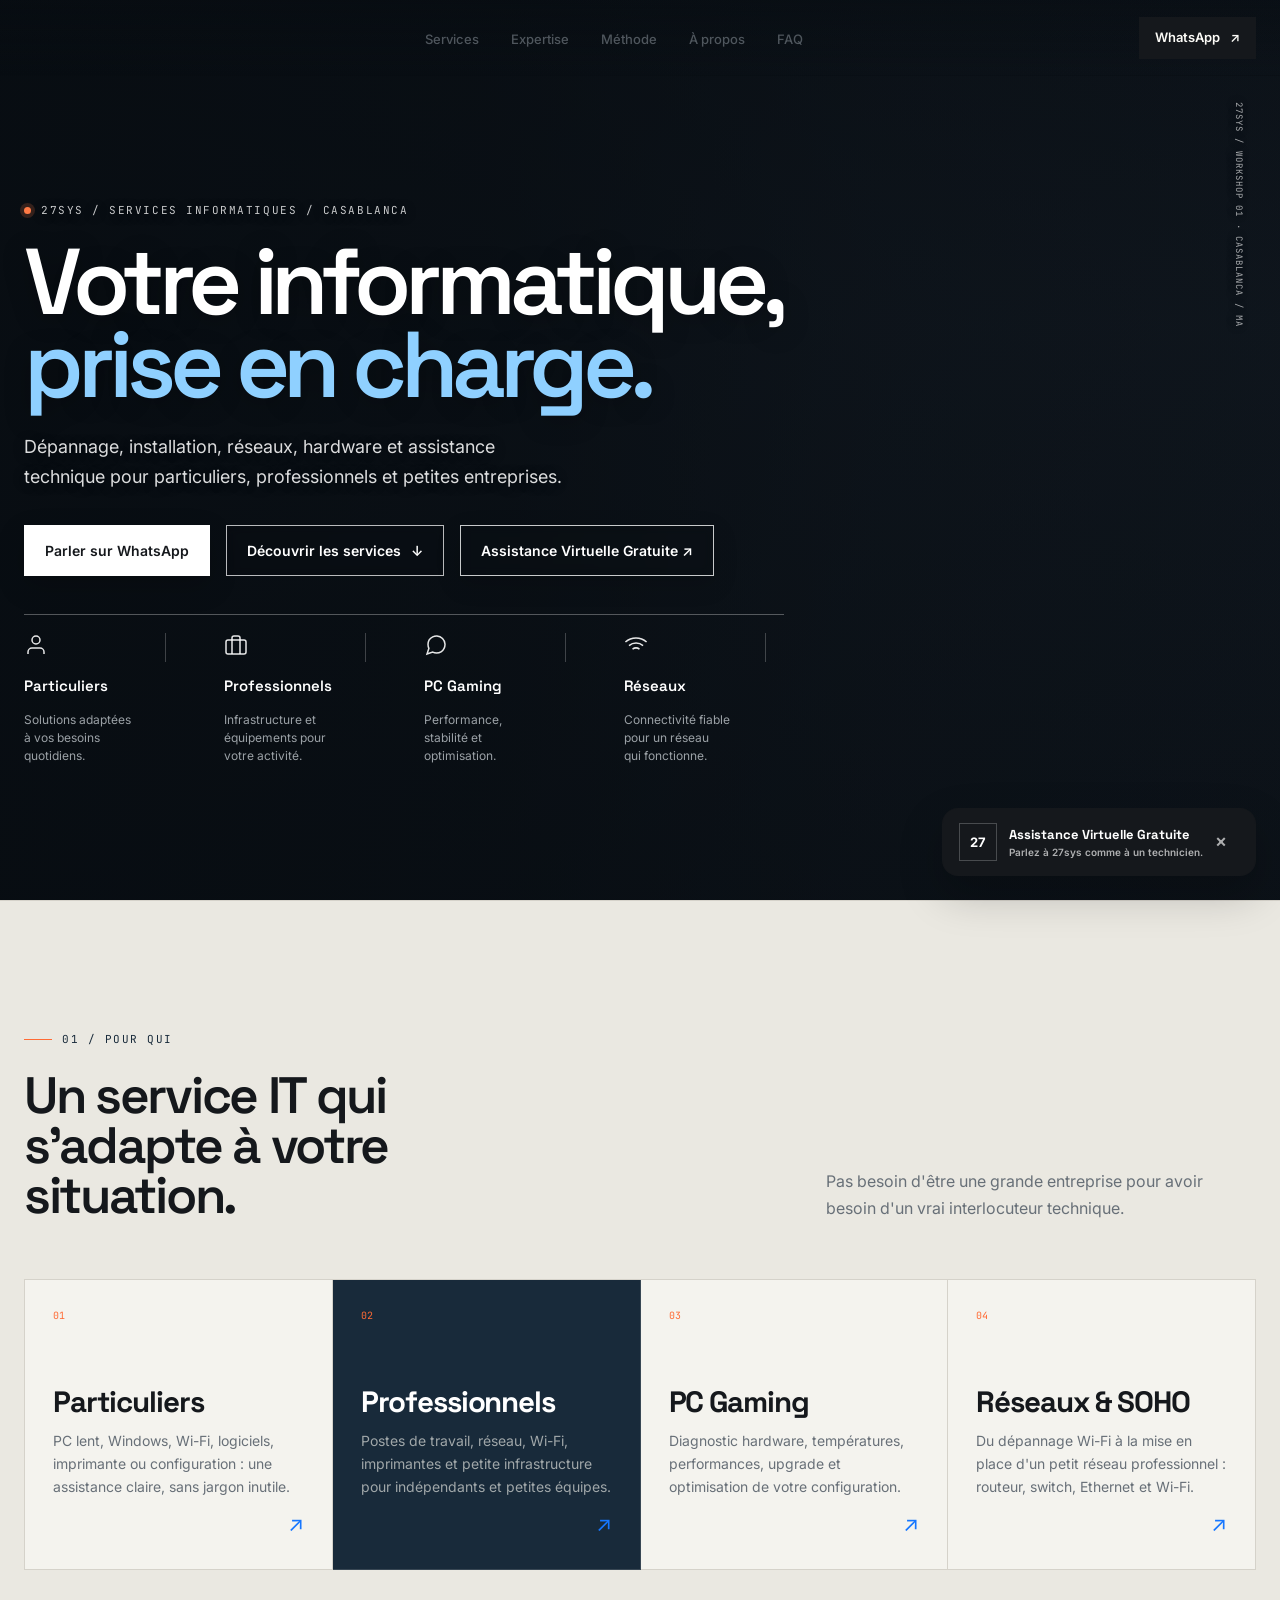
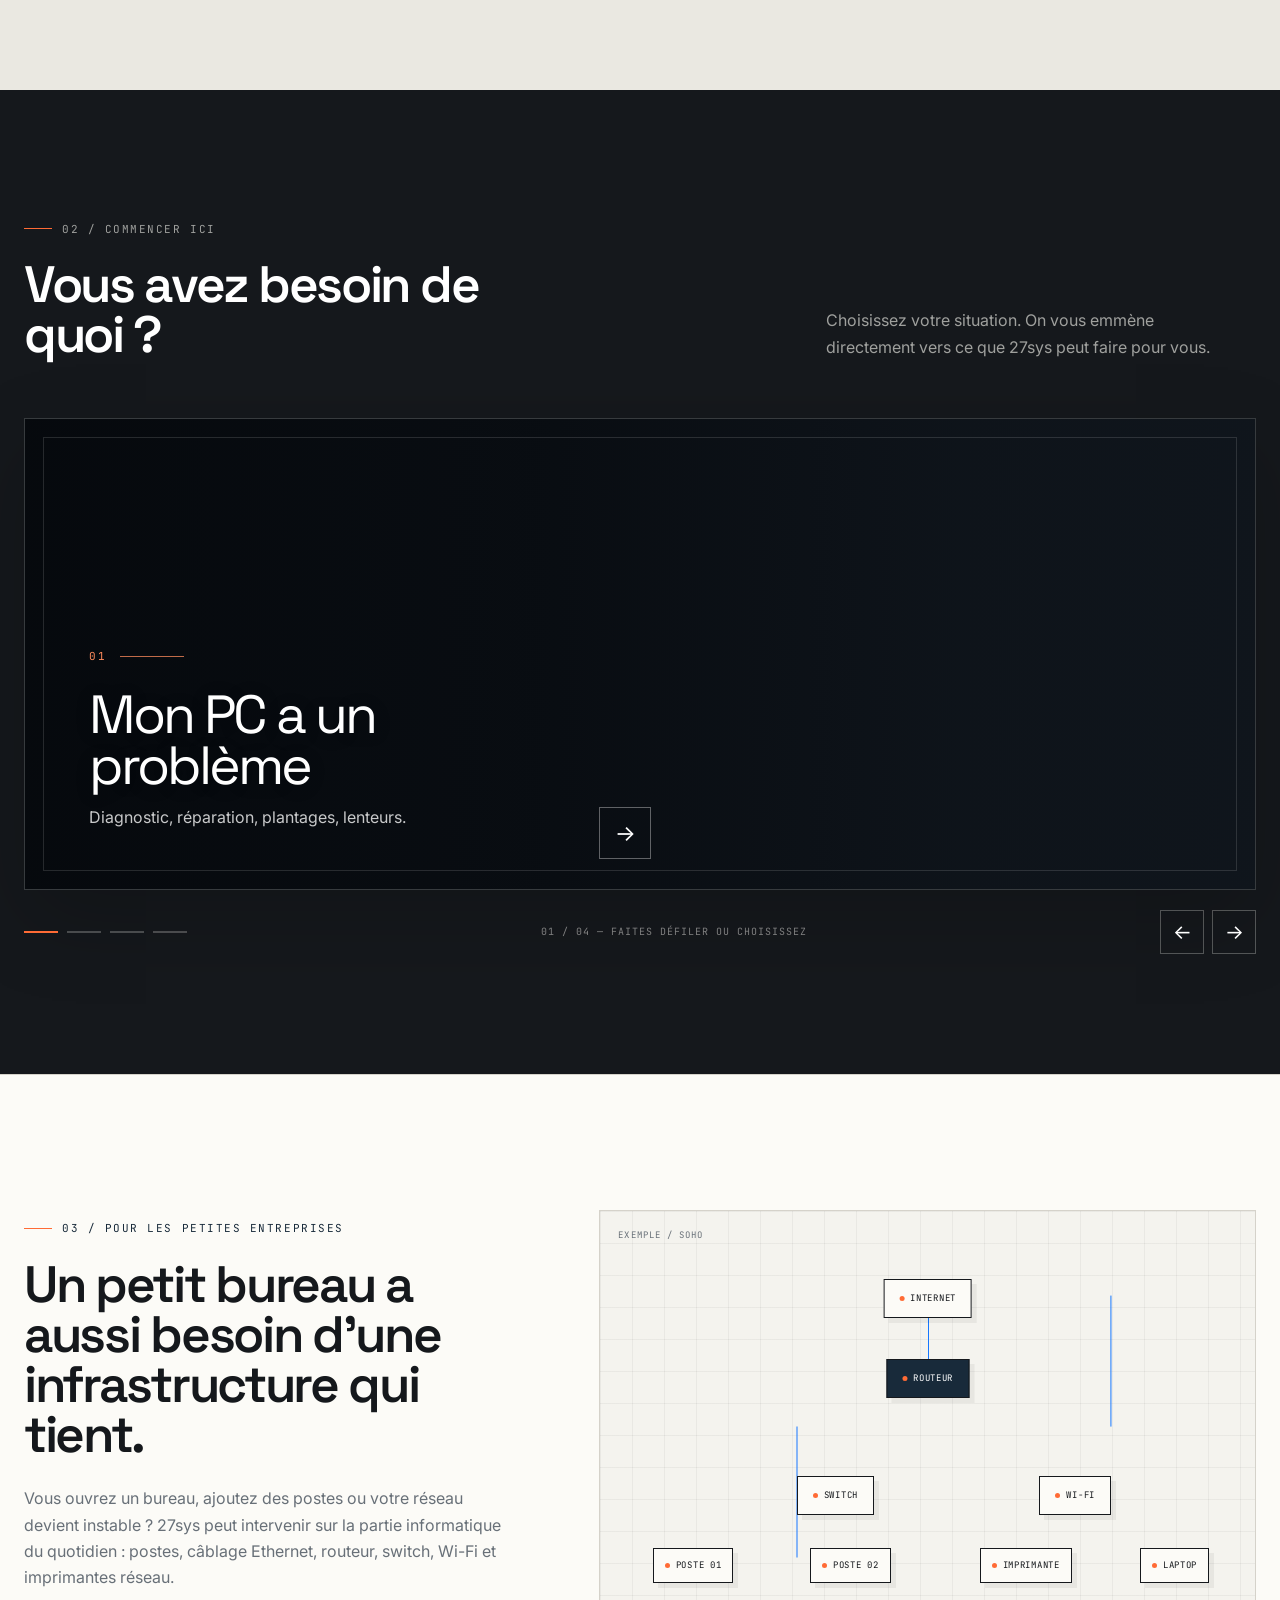
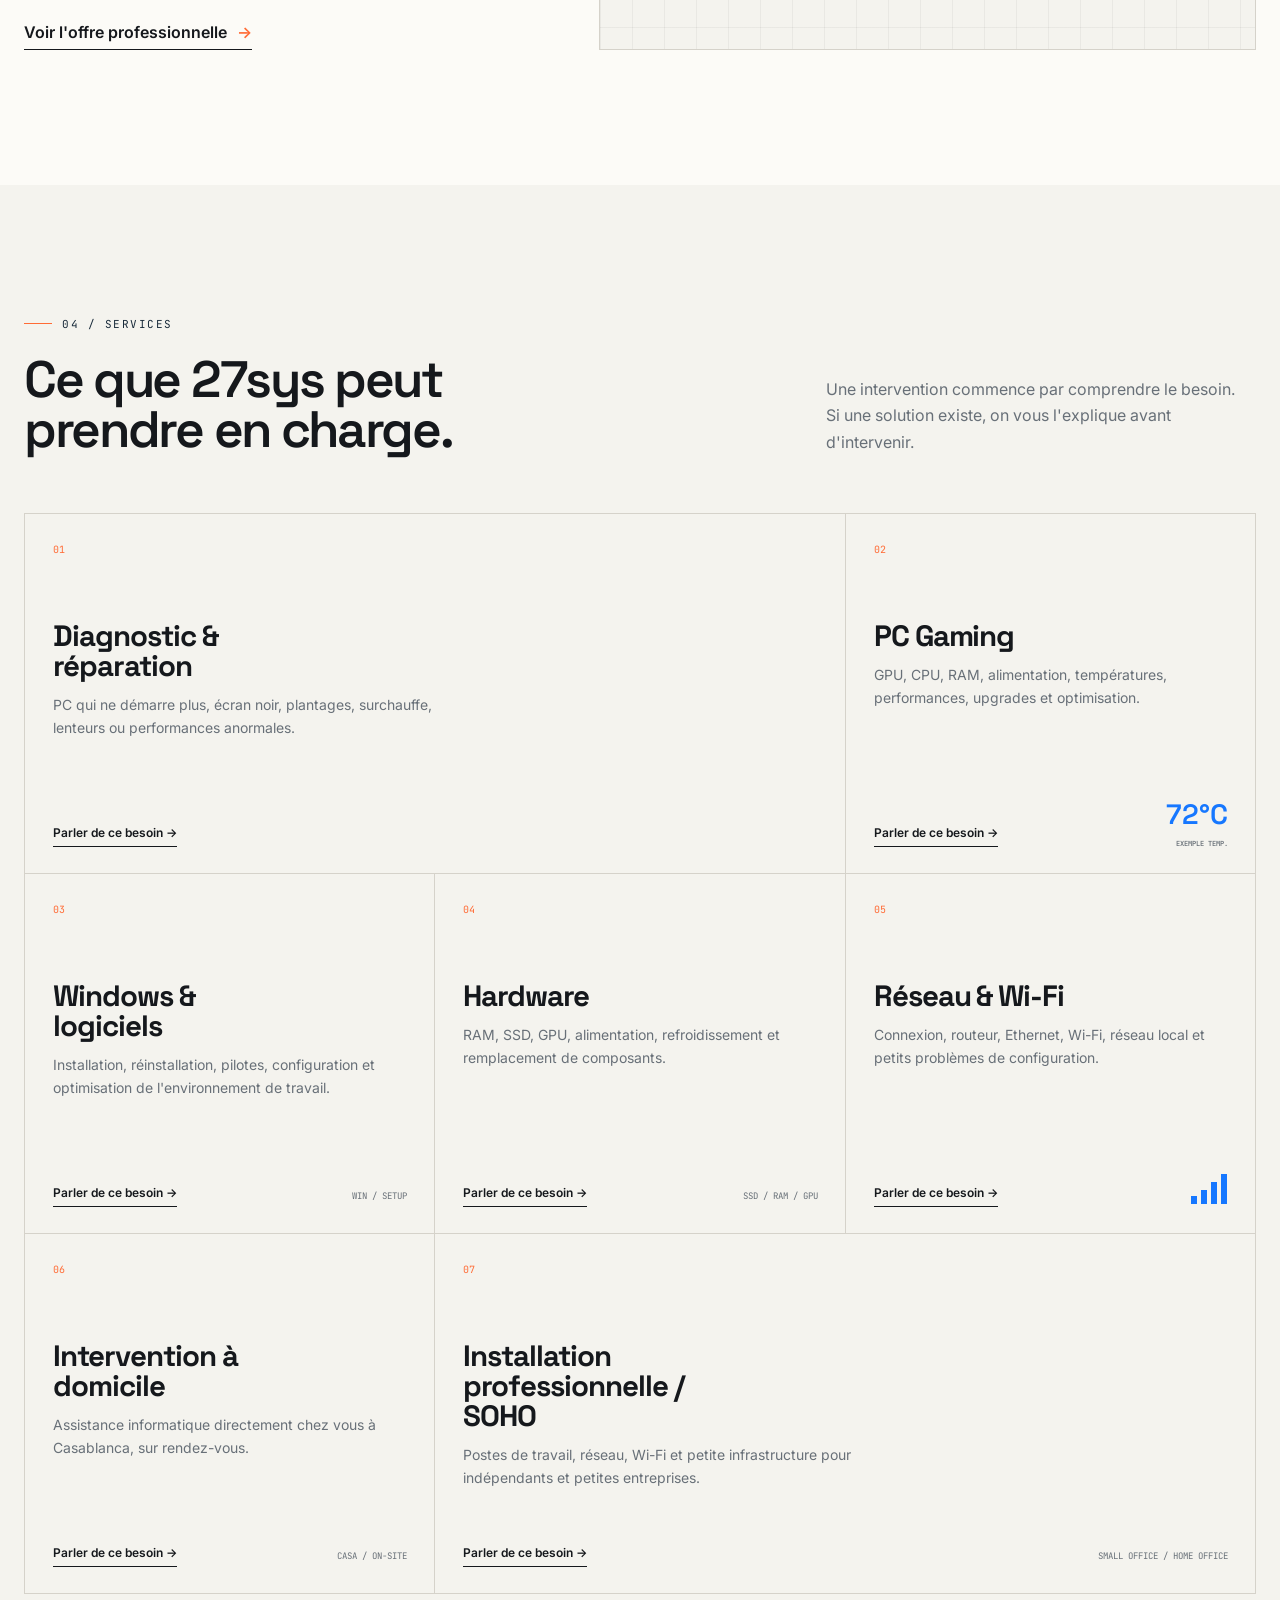
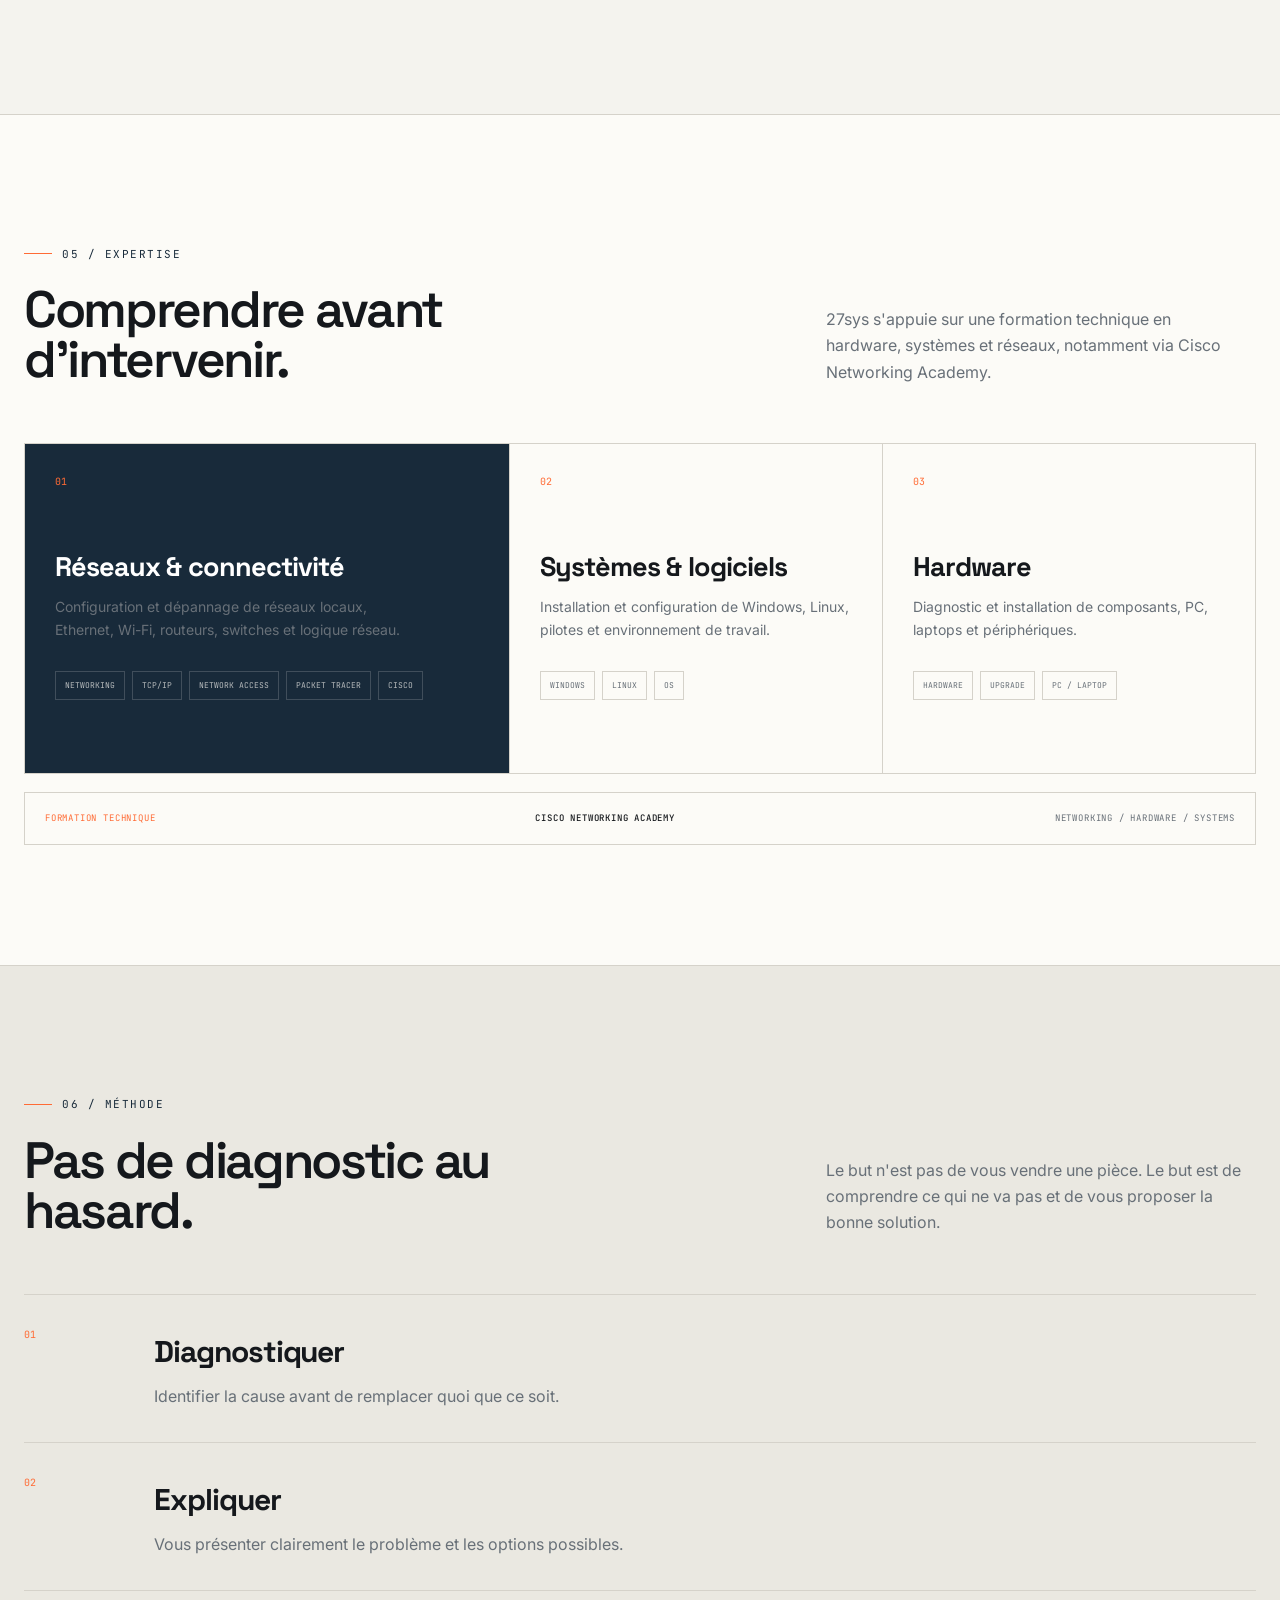
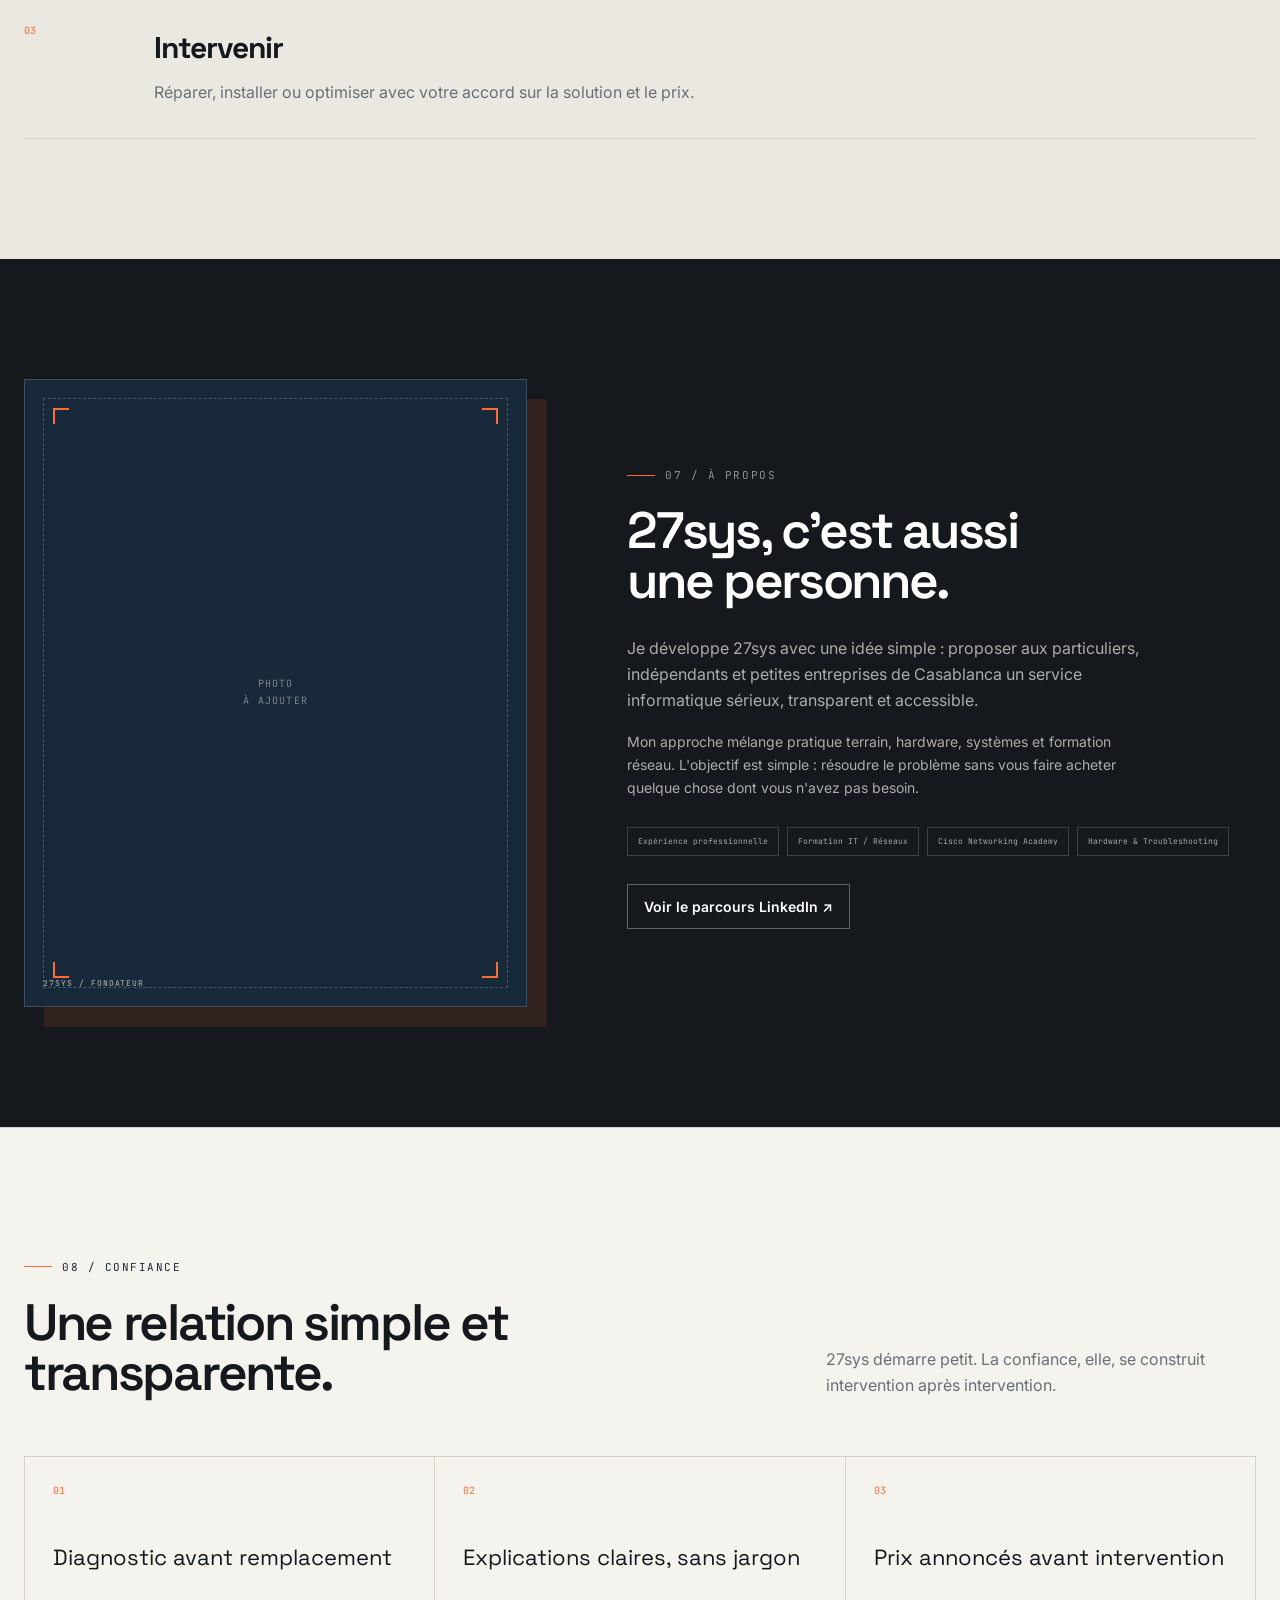
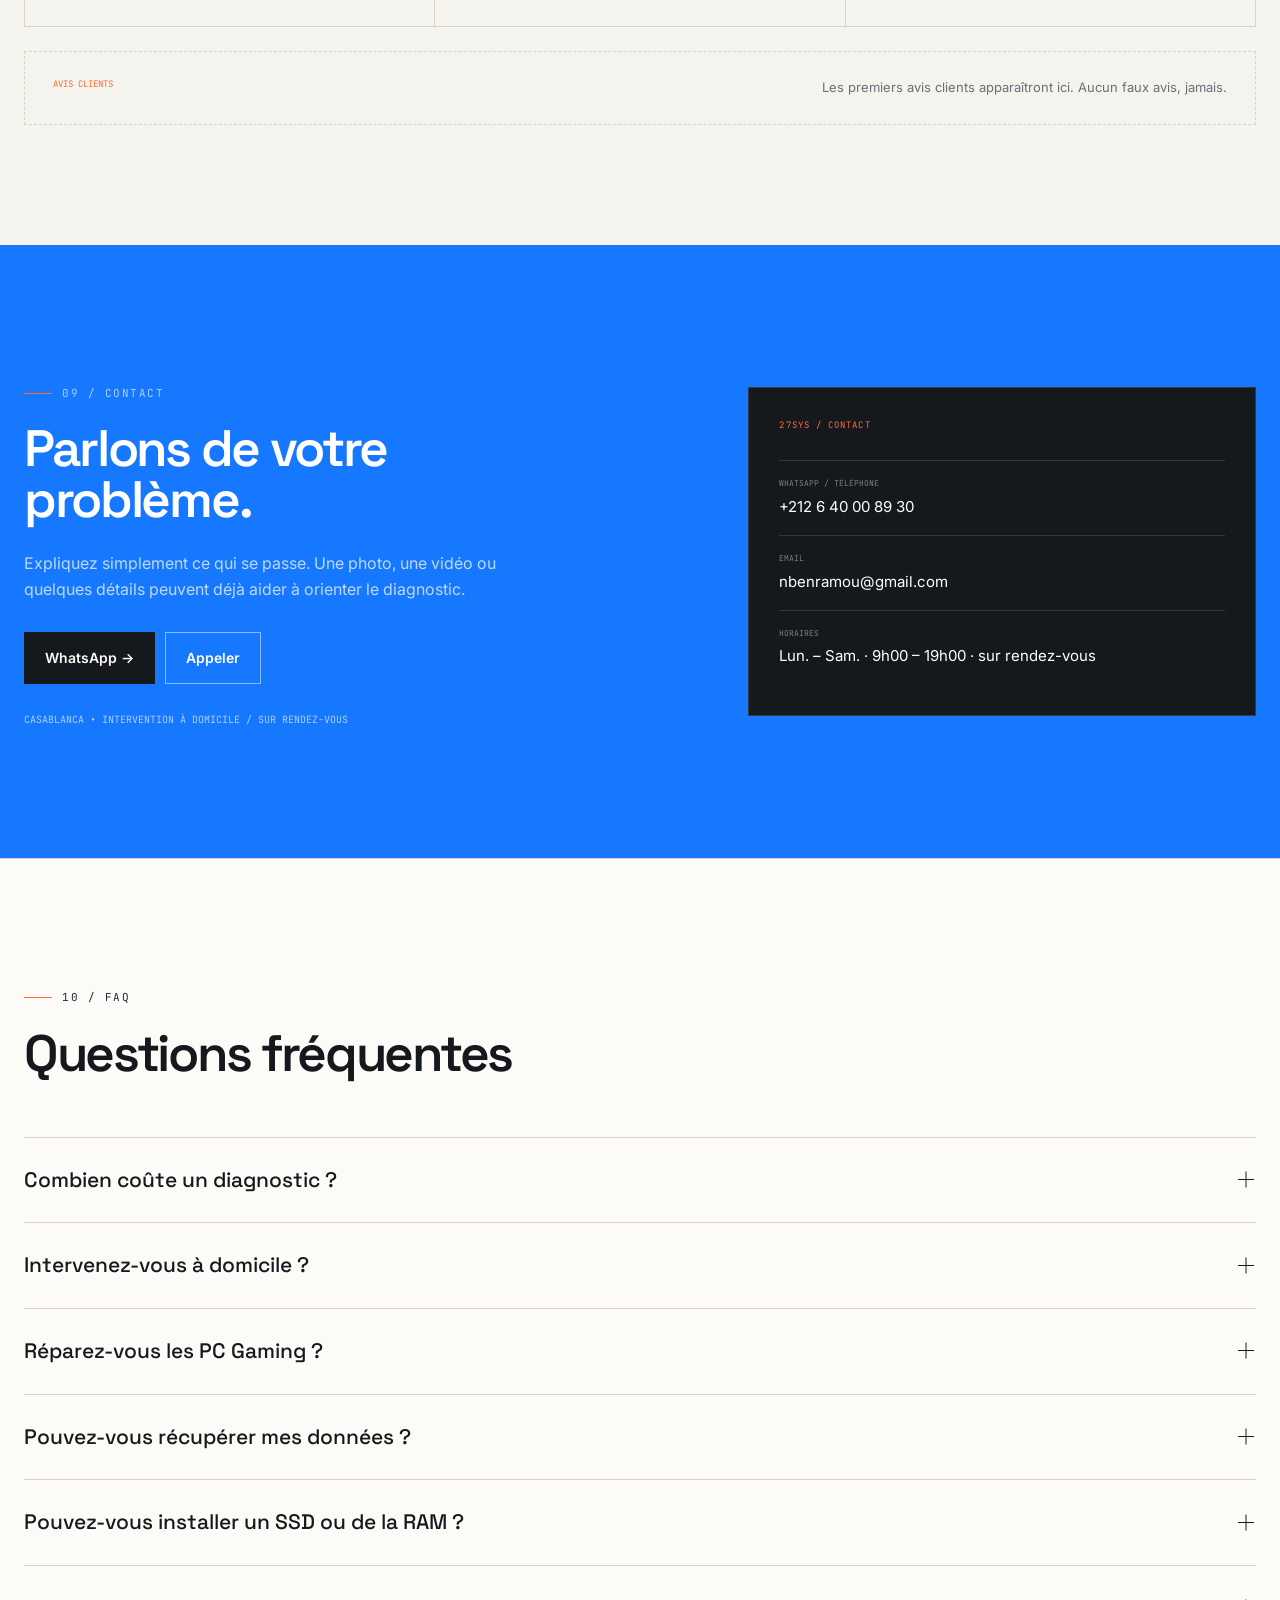
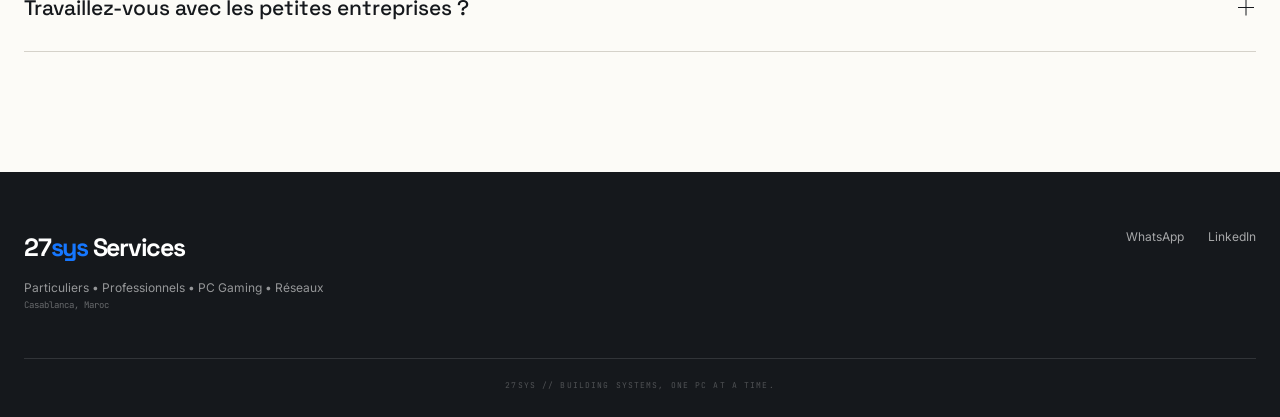
==== commit 8c27feb6: "Fix root cause: duplicate chatbot widget, plus reliability hardening Root cause of 'slow / no respon" ====
--- a/index.html
+++ b/index.html
@@ -70,5 +70,6 @@
 <a class="mobile-wa-fab" data-cfg-href="waLink" href="#" target="_blank" rel="noopener" aria-label="Contacter 27sys sur WhatsApp">WhatsApp <span>↗</span></a>
 <script src="js/config.js"></script>
 <script src="js/main.js"></script>
+<script src="js/chatbot.js"></script>
 </body>
 </html>
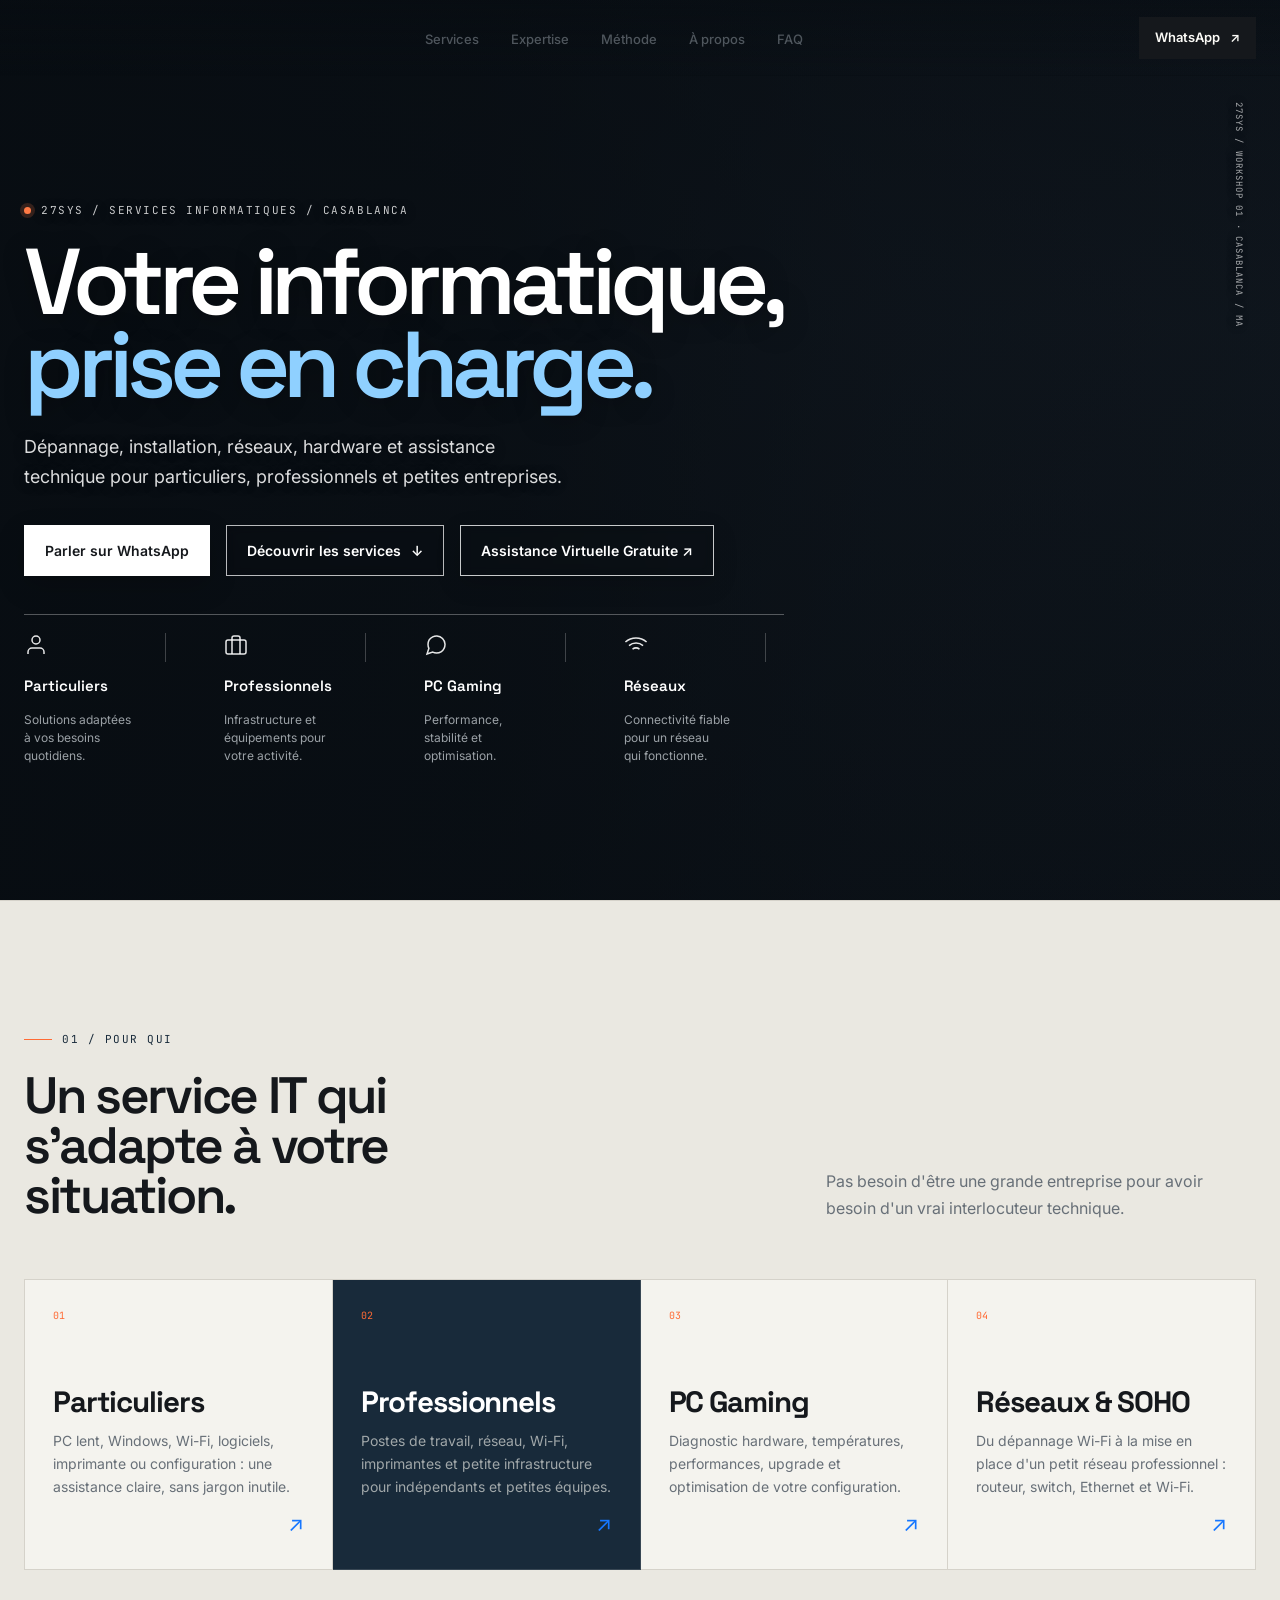
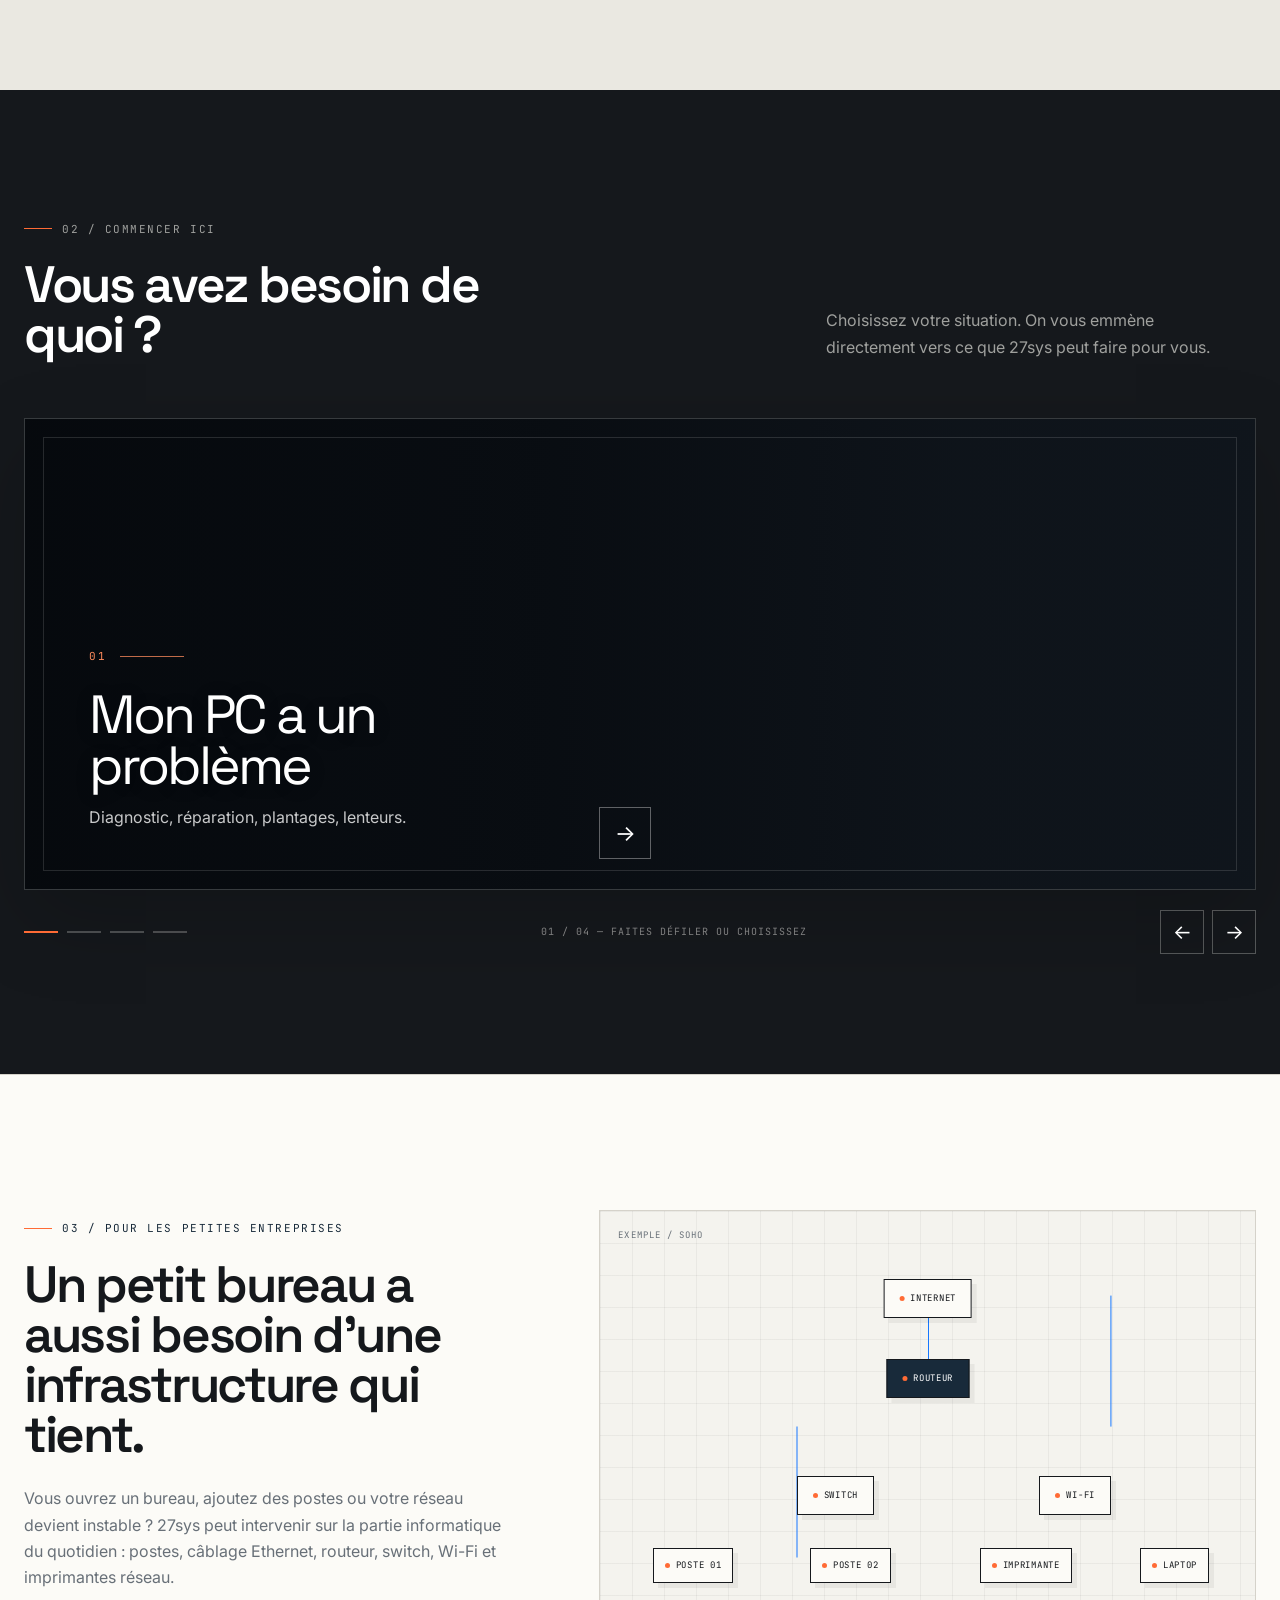
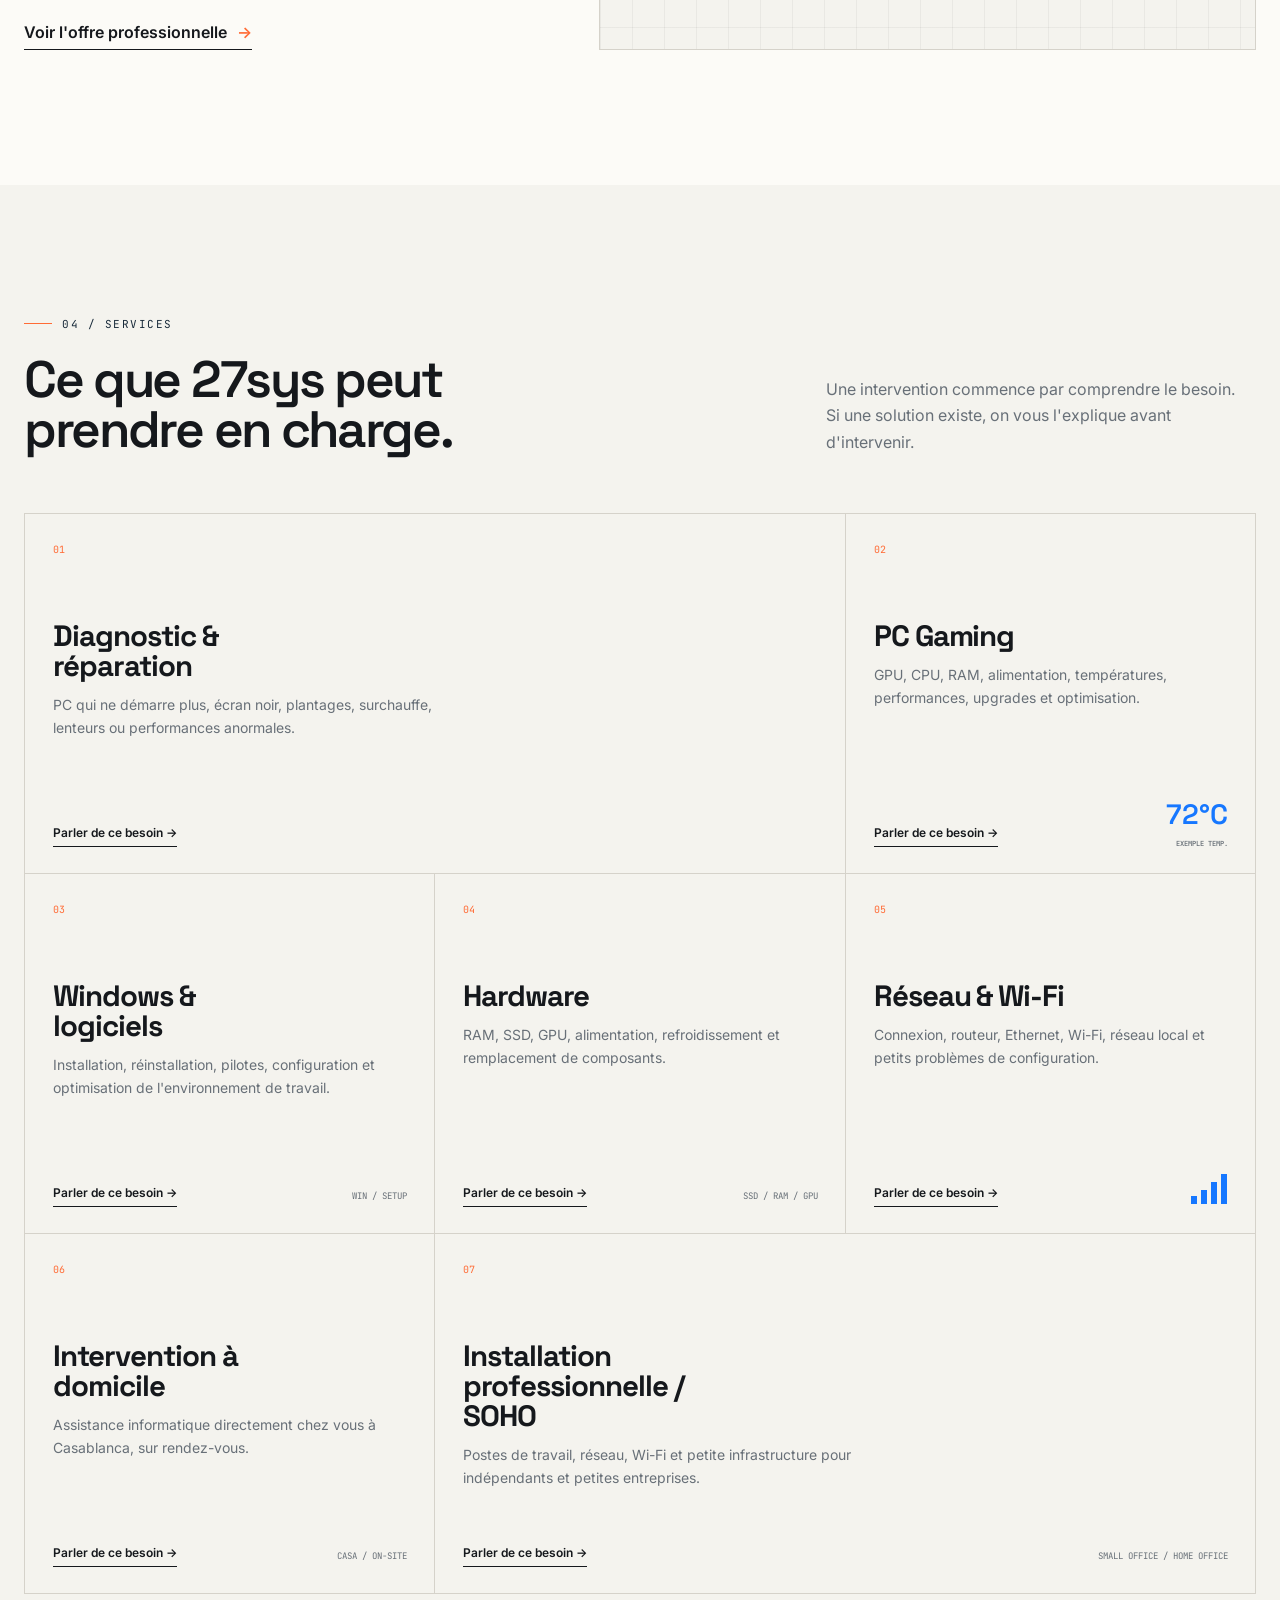
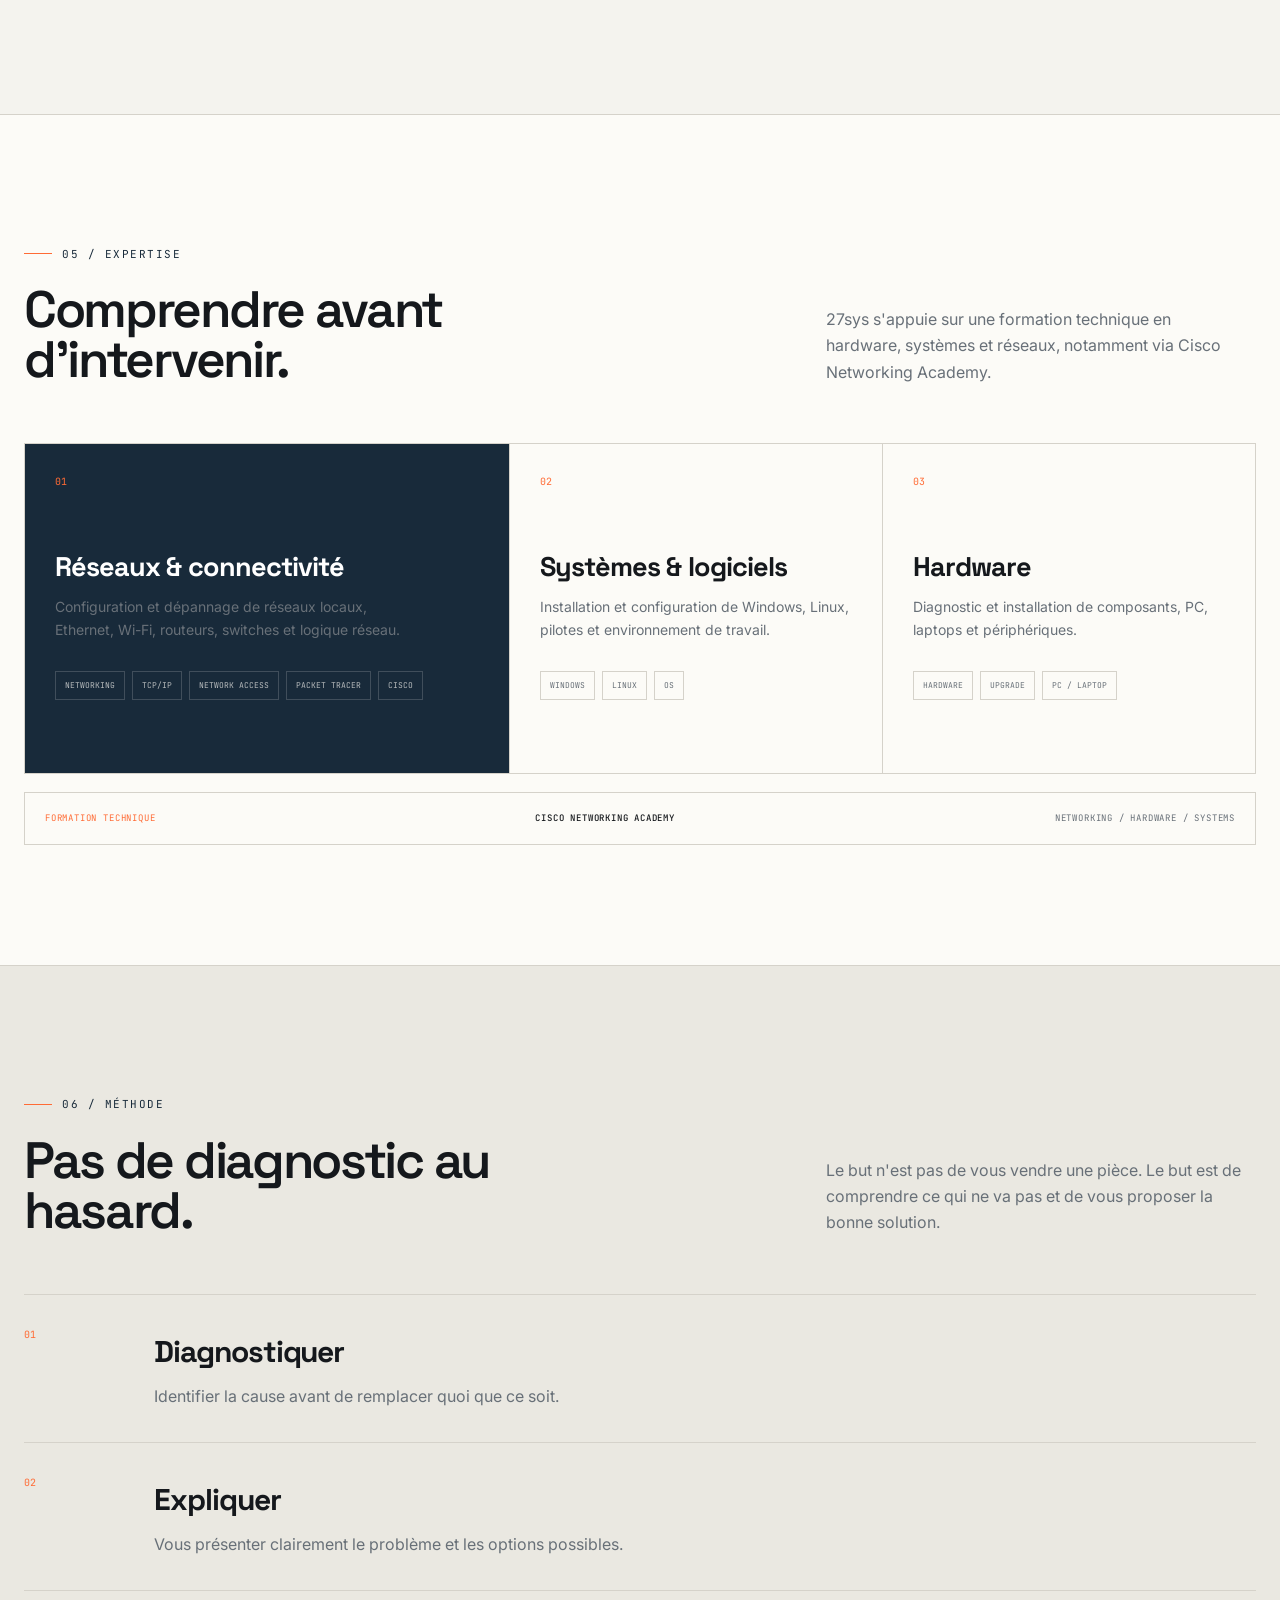
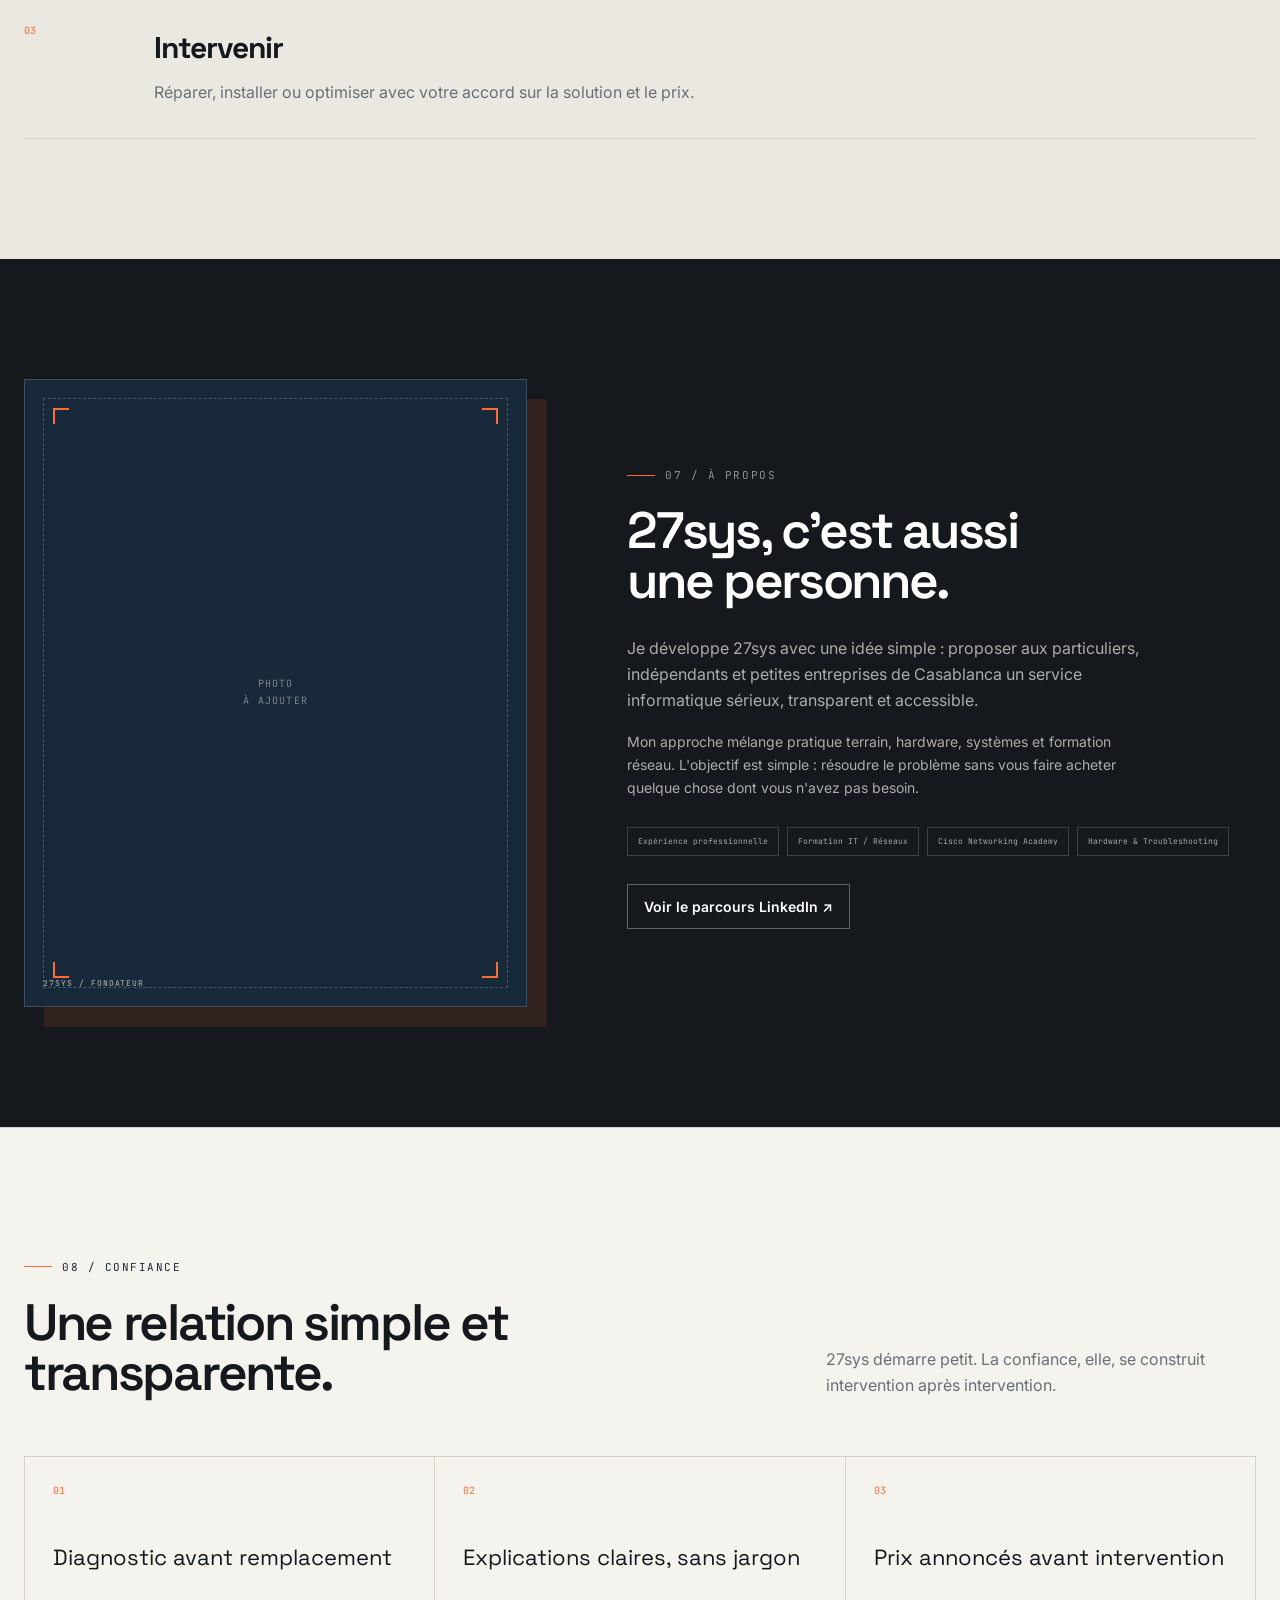
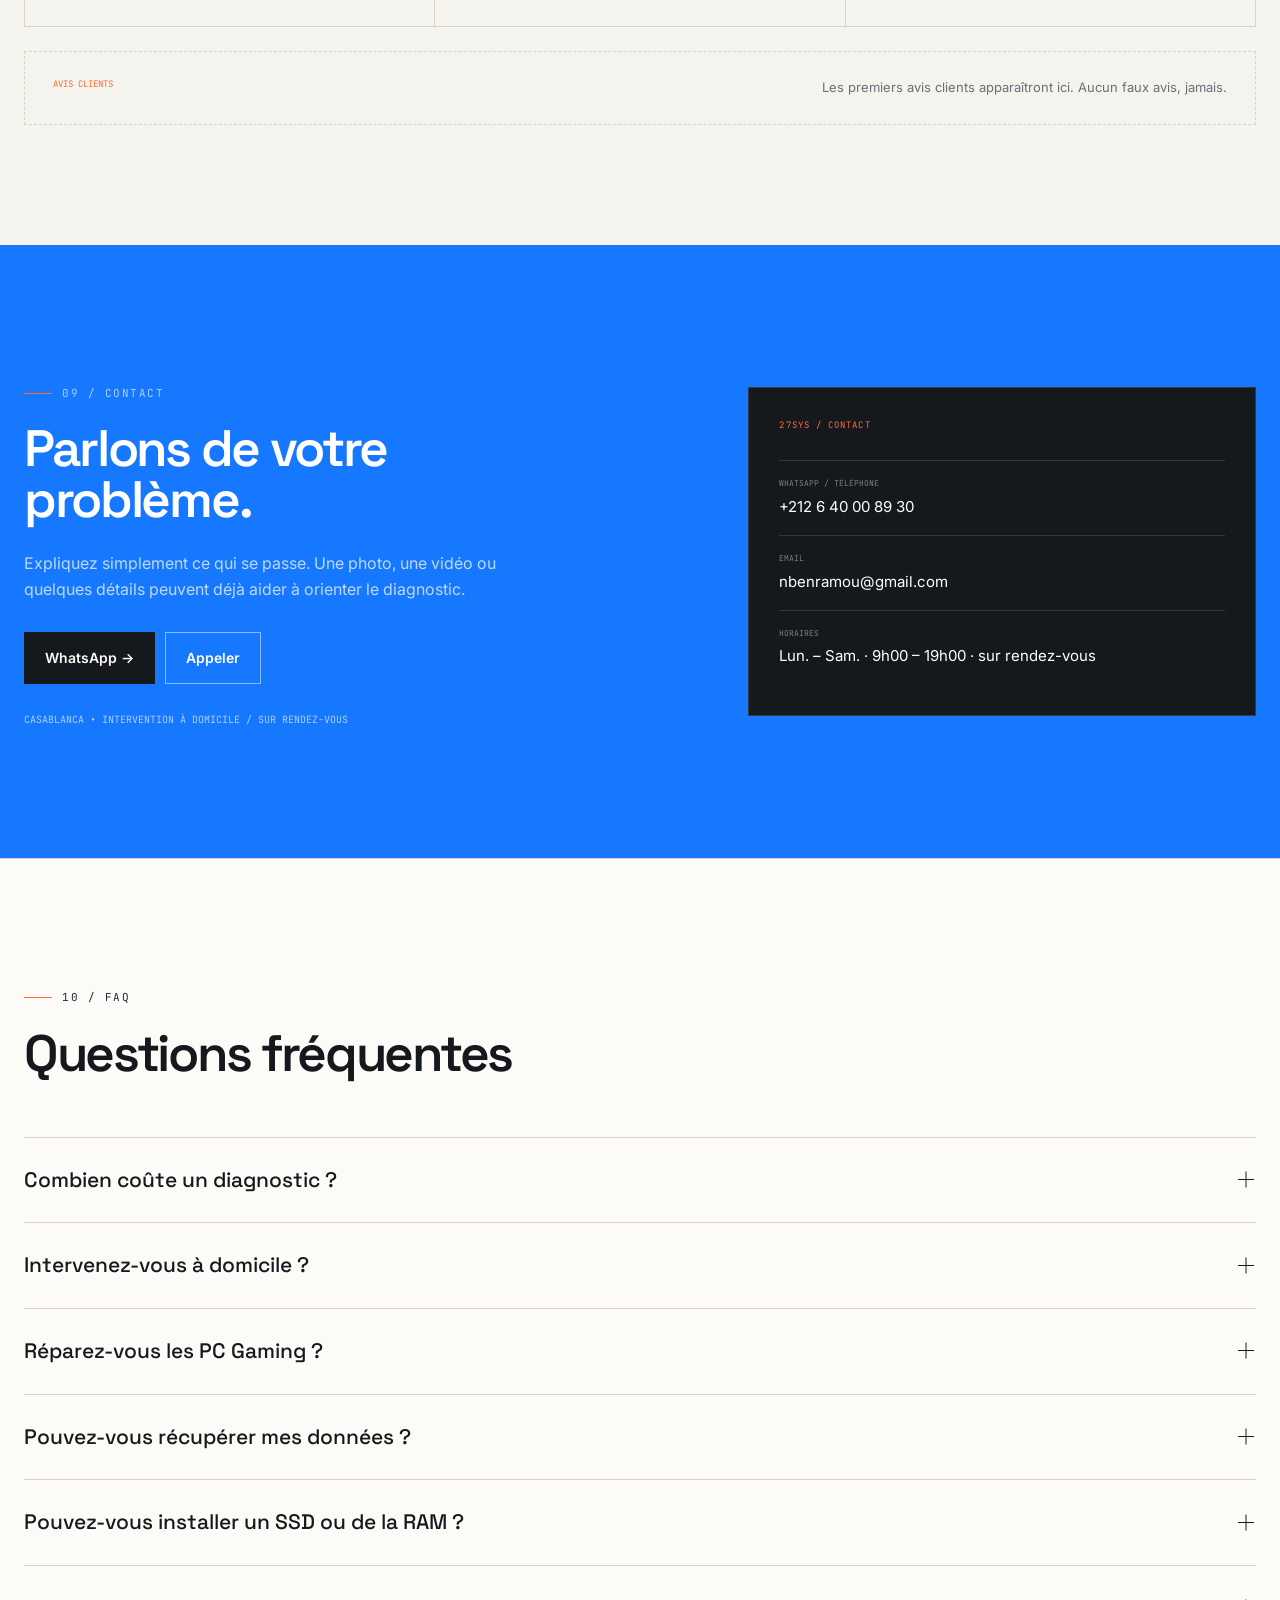
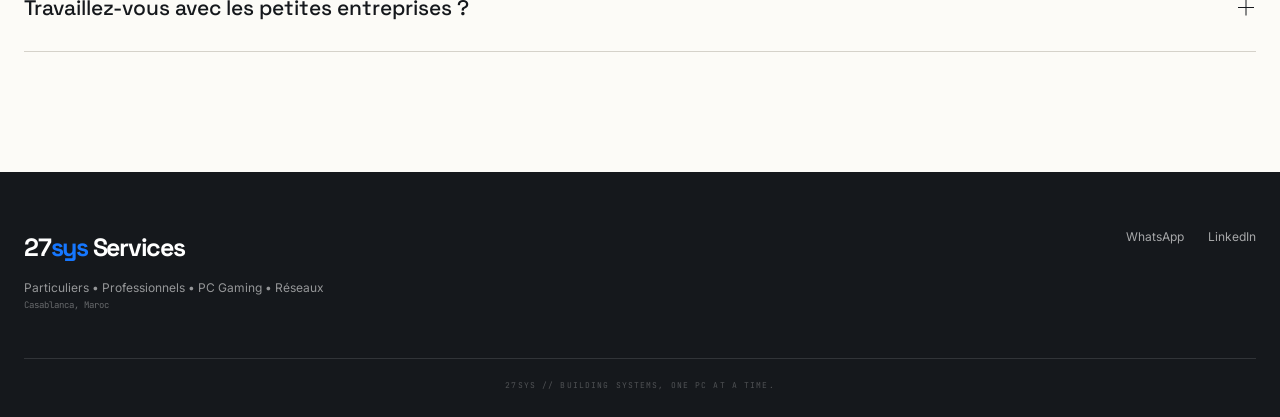
==== commit 2cb2f1eb: "Remove legacy chatbot scripts from homepage" ====
--- a/index.html
+++ b/index.html
@@ -70,6 +70,5 @@
 <a class="mobile-wa-fab" data-cfg-href="waLink" href="#" target="_blank" rel="noopener" aria-label="Contacter 27sys sur WhatsApp">WhatsApp <span>↗</span></a>
 <script src="js/config.js"></script>
 <script src="js/main.js"></script>
-<script src="js/chatbot.js"></script>
 </body>
-</html>
+</html>
